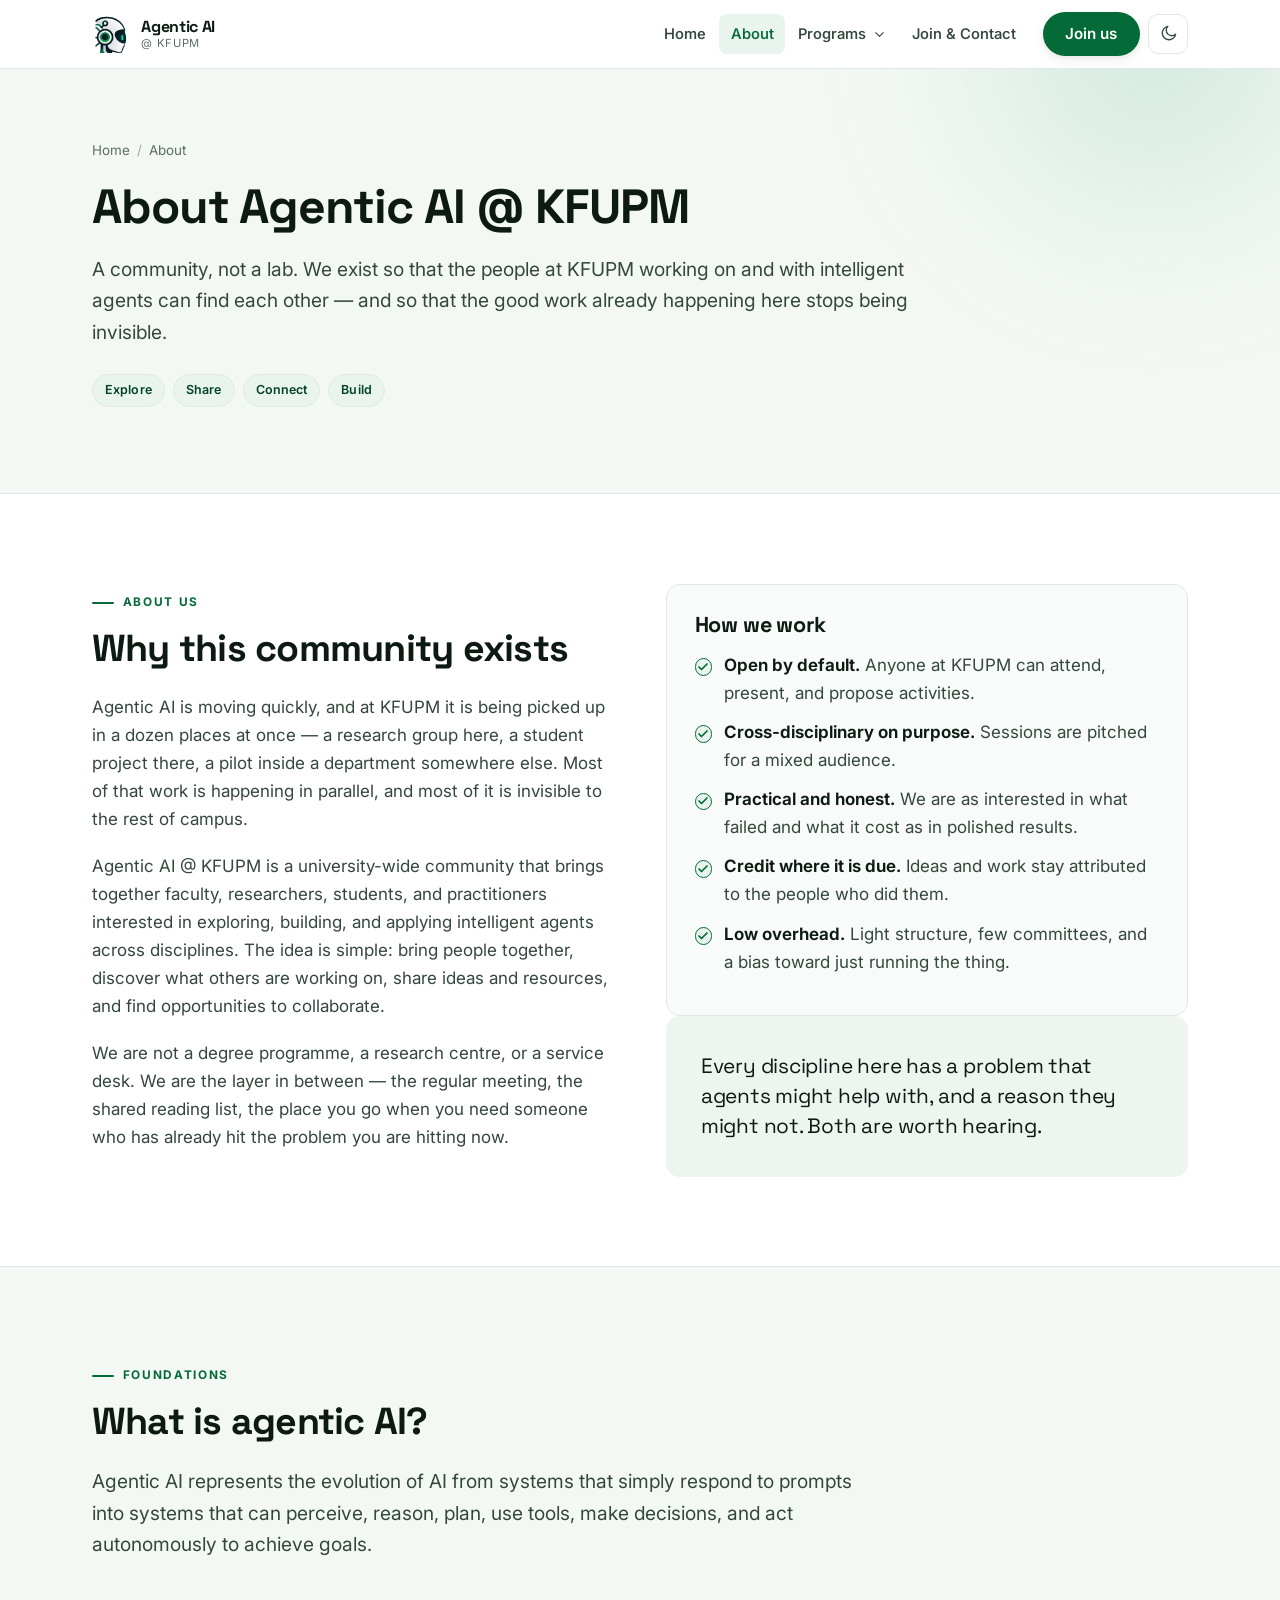
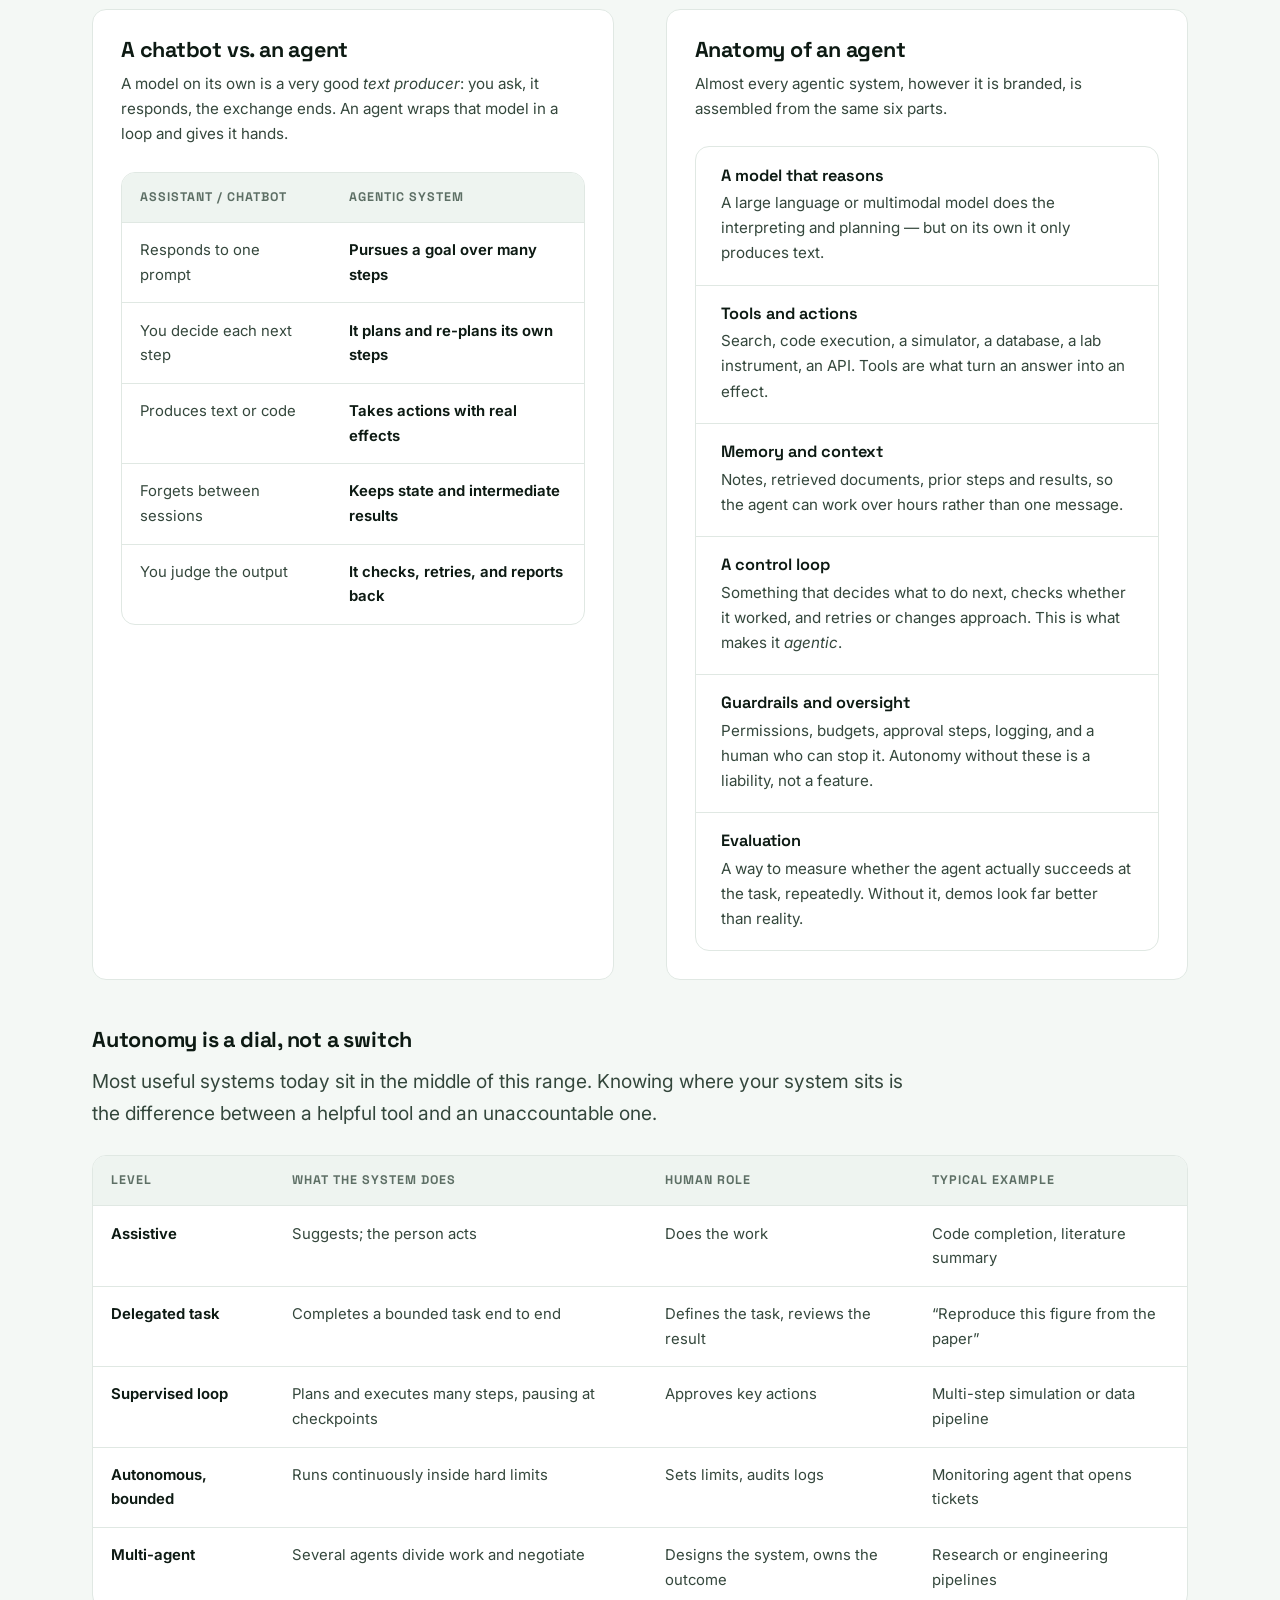
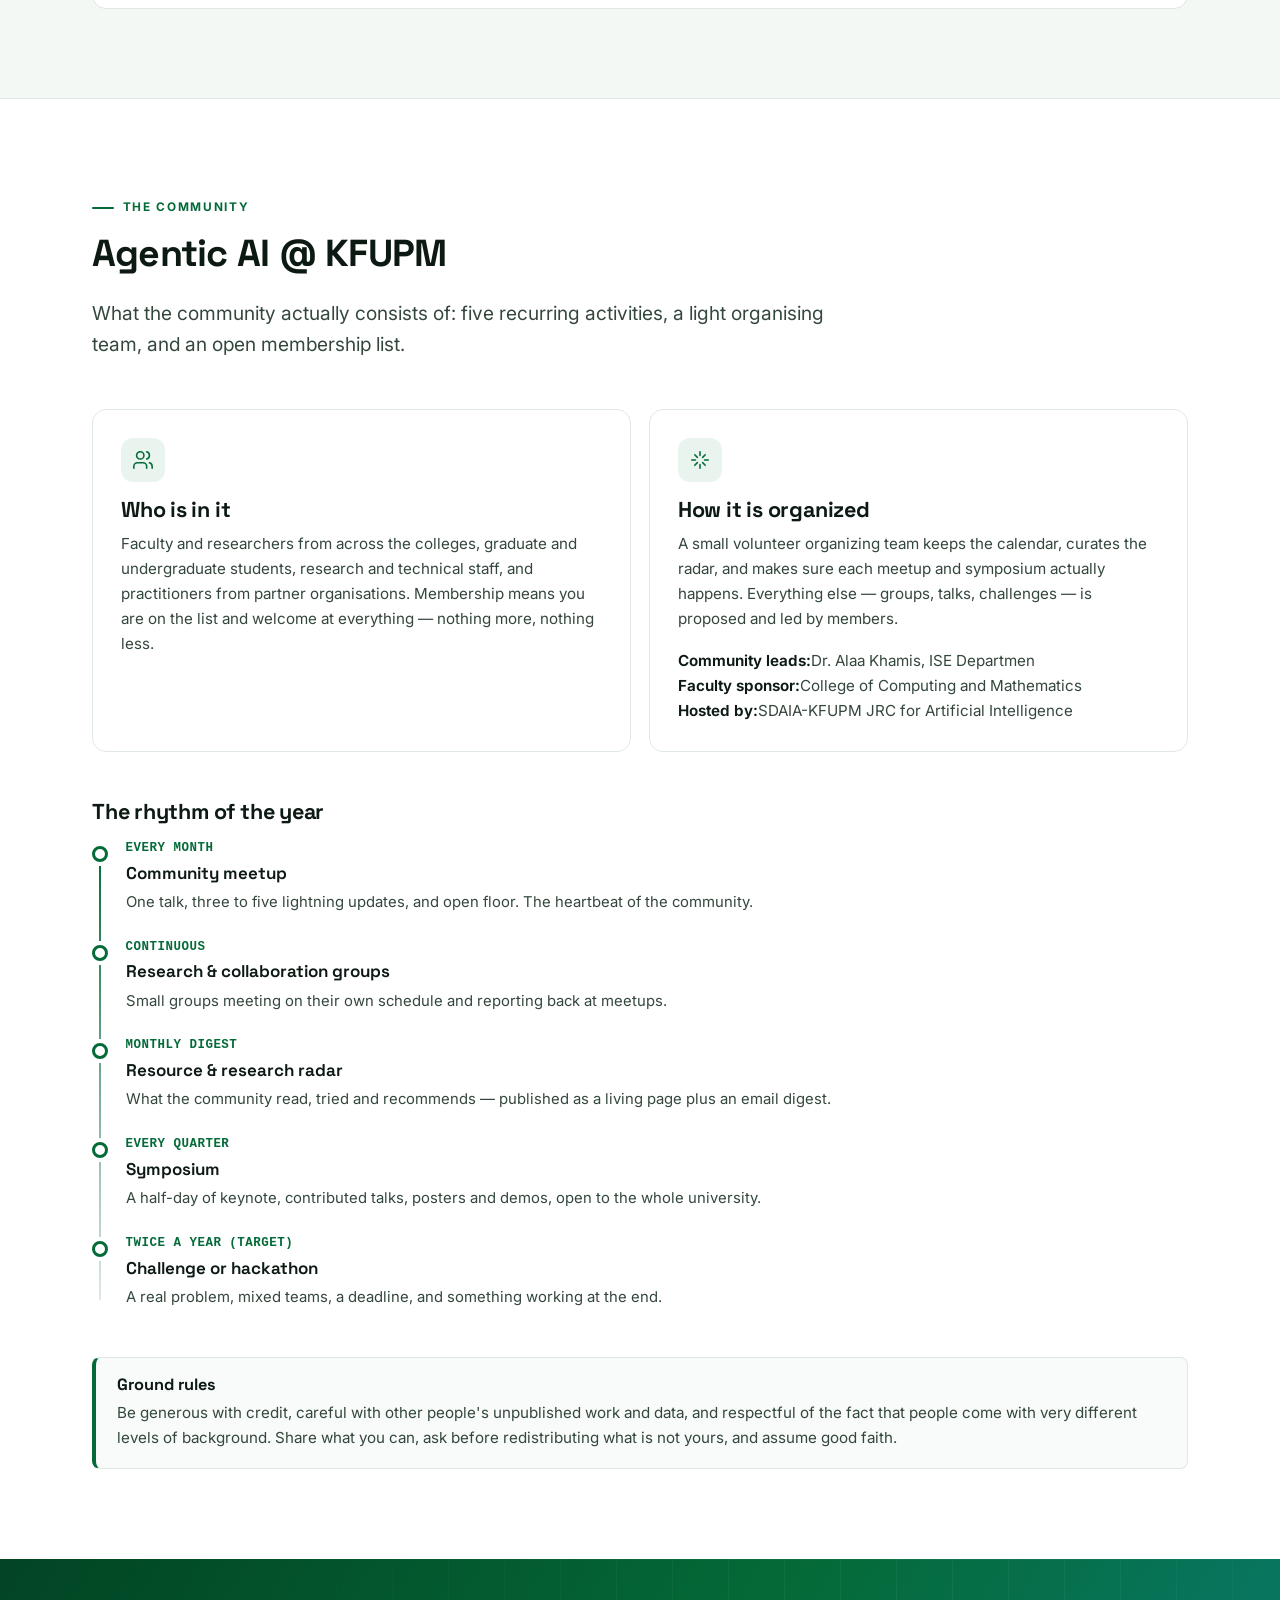
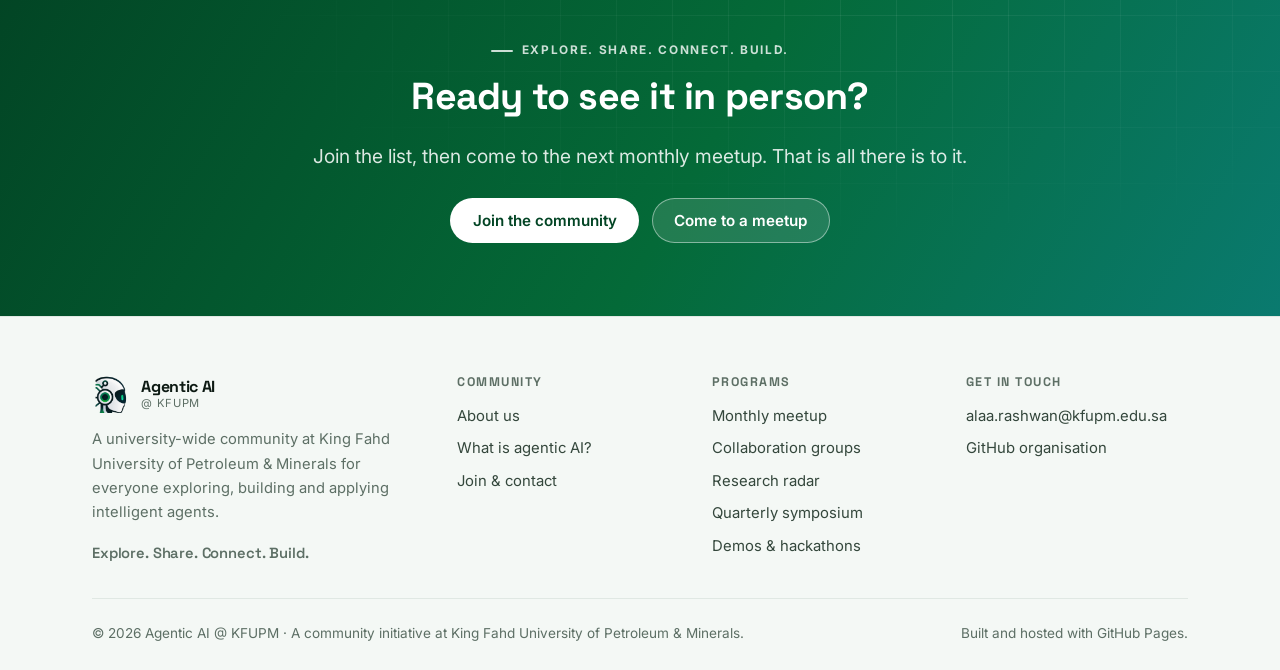
==== about.html @ 44c1d4f2 "update" ====
<!doctype html>
<html lang="en" data-theme="light">
<head>
<meta charset="utf-8">
<meta name="viewport" content="width=device-width, initial-scale=1">
<title>About &mdash; Agentic AI @ KFUPM</title>
<meta name="description" content="What agentic AI is, why a university-wide community for it at KFUPM, and how the community is organised.">
<meta name="theme-color" content="#ffffff">
<meta property="og:site_name" content="Agentic AI @ KFUPM">
<meta property="og:title" content="About &mdash; Agentic AI @ KFUPM">
<meta property="og:description" content="What agentic AI is, why a university-wide community for it at KFUPM, and how the community is organised.">
<meta property="og:type" content="website">
<meta property="og:image" content="assets/img/og-image.png">
<meta name="twitter:card" content="summary_large_image">
<meta name="twitter:image" content="assets/img/og-image.png">
<link rel="icon" href="assets/img/favicon.png" type="image/png">
<link rel="apple-touch-icon" href="assets/img/apple-touch-icon.png">
<link rel="preconnect" href="https://fonts.googleapis.com">
<link rel="preconnect" href="https://fonts.gstatic.com" crossorigin>
<link rel="stylesheet" href="https://fonts.googleapis.com/css2?family=Inter:wght@400;500;600;700&amp;family=Space+Grotesk:wght@500;600;700&amp;display=swap">
<link rel="stylesheet" href="assets/css/style.css">
<script>/* set the theme before first paint to avoid a flash */
(function(){try{var t=localStorage.getItem('aikfupm-theme');if(!t){t=window.matchMedia&&window.matchMedia('(prefers-color-scheme: dark)').matches?'dark':'light';}
document.documentElement.setAttribute('data-theme',t);if(t==='dark'){var m=document.querySelector('meta[name="theme-color"]');if(m)m.setAttribute('content','#08120e');}}catch(e){}})();</script>
</head>
<body>
  <a class="skip-link" href="#main">Skip to content</a>
  <header class="site-header">
    <div class="wrap nav">
      <a class="brand" href="index.html">
        <img class="brand__mark" src="assets/img/logo-mark.png" alt="" width="38" height="38">
        <span class="brand__text">
          <span class="brand__name">Agentic AI</span>
          <span class="brand__sub">@ KFUPM</span>
        </span>
      </a>

      <nav class="nav__links" id="primary-nav" aria-label="Primary">
        <a class="nav__link" href="index.html">Home</a>
        <a class="nav__link" href="about.html" aria-current="page">About</a>
        <div class="nav__item ">
          <button class="nav__toggle-sub" type="button" aria-expanded="false" aria-controls="programs-menu">Programs <svg xmlns="http://www.w3.org/2000/svg" width="15" height="15" viewBox="0 0 24 24" fill="none" stroke="currentColor" stroke-width="1.7" stroke-linecap="round" stroke-linejoin="round" aria-hidden="true" class="chev"><path d="m6 9 6 6 6-6"/></svg></button>
          <div class="nav__sub" id="programs-menu">
            <a href="meetups.html">Monthly Community Meetup<span>One evening a month, every discipline</span></a>
            <a href="groups.html">Research &amp; Collaboration Groups<span>Small teams around shared questions</span></a>
            <a href="radar.html">Resource &amp; Research Radar<span>What to read, try and watch</span></a>
            <a href="symposium.html">Quarterly Symposium<span>A half-day of talks, posters and demos</span></a>
            <a href="challenges.html">Demos / Challenges / Hackathons<span>Build things, together, on a deadline</span></a>
          </div>
        </div>
        <a class="nav__link" href="join.html">Join &amp; Contact</a>
        <a class="btn btn--primary nav__mobile-cta" href="join.html">Join the community</a>
      </nav>

      <div class="nav__actions">
        <a class="btn btn--primary nav__cta" href="join.html">Join us</a>
        <button class="icon-btn theme-toggle" type="button" aria-pressed="false" aria-label="Switch to dark theme"><svg xmlns="http://www.w3.org/2000/svg" width="19" height="19" viewBox="0 0 24 24" fill="none" stroke="currentColor" stroke-width="1.7" stroke-linecap="round" stroke-linejoin="round" aria-hidden="true" class="icon-sun"><circle cx="12" cy="12" r="4.2"/><path d="M12 2v2M12 20v2M4.9 4.9l1.4 1.4M17.7 17.7l1.4 1.4M2 12h2M20 12h2M4.9 19.1l1.4-1.4M17.7 6.3l1.4-1.4"/></svg><svg xmlns="http://www.w3.org/2000/svg" width="19" height="19" viewBox="0 0 24 24" fill="none" stroke="currentColor" stroke-width="1.7" stroke-linecap="round" stroke-linejoin="round" aria-hidden="true" class="icon-moon"><path d="M21 12.8A8.5 8.5 0 1 1 11.2 3a6.6 6.6 0 0 0 9.8 9.8Z"/></svg></button>
        <button class="icon-btn nav__burger" type="button" aria-expanded="false" aria-controls="primary-nav" aria-label="Open menu"><svg xmlns="http://www.w3.org/2000/svg" width="20" height="20" viewBox="0 0 24 24" fill="none" stroke="currentColor" stroke-width="1.7" stroke-linecap="round" stroke-linejoin="round" aria-hidden="true"><path d="M4 7h16M4 12h16M4 17h16"/></svg></button>
      </div>
    </div>
  </header>

  <main id="main">
    <section class="page-hero">
      <div class="wrap">
        <p class="breadcrumbs"><a href="index.html">Home</a><span>/</span>About</p>
        <h1>About Agentic AI @ KFUPM</h1>
        <p class="lead">A community, not a lab. We exist so that the people at KFUPM working on and with intelligent agents can find each other &mdash; and so that the good work already happening here stops being invisible.</p>
        <div class="pill-row mt-md"><span class="pill">Explore</span><span class="pill">Share</span><span class="pill">Connect</span><span class="pill">Build</span></div>
      </div>
    </section>

    <section class="section" id="about">
      <div class="wrap">
        <div class="split split--sticky">
          <div>
            <p class="eyebrow">About us</p>
            <h2>Why this community exists</h2>
            <p>Agentic AI is moving quickly, and at KFUPM it is being picked up in a dozen places at once &mdash;
               a research group here, a student project there, a pilot inside a department somewhere else. Most of
               that work is happening in parallel, and most of it is invisible to the rest of campus.</p>
            <p>Agentic AI @ KFUPM is a university-wide community that brings together faculty, researchers, students,
               and practitioners interested in exploring, building, and applying intelligent agents across disciplines.
               The idea is simple: bring people together, discover what others are working on, share ideas and
               resources, and find opportunities to collaborate.</p>
            <p>We are not a degree programme, a research centre, or a service desk. We are the layer in between &mdash;
               the regular meeting, the shared reading list, the place you go when you need someone who has already
               hit the problem you are hitting now.</p>
          </div>
          <div class="stack">
            <div class="card card--soft reveal">
              <h3>How we work</h3>
              <ul class="checklist" style="margin-top:.8rem">
                <li><strong>Open by default.</strong> Anyone at KFUPM can attend, present, and propose activities.</li>
                <li><strong>Cross-disciplinary on purpose.</strong> Sessions are pitched for a mixed audience.</li>
                <li><strong>Practical and honest.</strong> We are as interested in what failed and what it cost as in polished results.</li>
                <li><strong>Credit where it is due.</strong> Ideas and work stay attributed to the people who did them.</li>
                <li><strong>Low overhead.</strong> Light structure, few committees, and a bias toward just running the thing.</li>
              </ul>
            </div>
            <blockquote class="quote reveal">
              Every discipline here has a problem that agents might help with, and a reason they might not.
              Both are worth hearing.
            </blockquote>
          </div>
        </div>
      </div>
    </section>

    <section class="section section--soft" id="what-is-agentic-ai">
      <div class="wrap">
        <div class="section-head">
          <p class="eyebrow">Foundations</p>
          <h2>What is agentic AI?</h2>
          <p class="lead">Agentic AI represents the evolution of AI from systems that simply respond to prompts into systems that can perceive, reason, plan, use tools, make decisions, and act autonomously to achieve goals.</p>
        </div>

        <div class="split" style="align-items:stretch">
          <div class="card reveal">
            <h3>A chatbot vs. an agent</h3>
            <p>A model on its own is a very good <em>text producer</em>: you ask, it responds, the exchange ends.
               An agent wraps that model in a loop and gives it hands.</p>
            <div class="table-wrap mt-md">
              <table>
                <thead><tr><th>Assistant / chatbot</th><th>Agentic system</th></tr></thead>
                <tbody>
                  <tr><td>Responds to one prompt</td><td><strong>Pursues a goal over many steps</strong></td></tr>
                  <tr><td>You decide each next step</td><td><strong>It plans and re-plans its own steps</strong></td></tr>
                  <tr><td>Produces text or code</td><td><strong>Takes actions with real effects</strong></td></tr>
                  <tr><td>Forgets between sessions</td><td><strong>Keeps state and intermediate results</strong></td></tr>
                  <tr><td>You judge the output</td><td><strong>It checks, retries, and reports back</strong></td></tr>
                </tbody>
              </table>
            </div>
          </div>
          <div class="card reveal">
            <h3>Anatomy of an agent</h3>
            <p>Almost every agentic system, however it is branded, is assembled from the same six parts.</p>
            <div class="def-grid mt-md"><div><h4>A model that reasons</h4><p>A large language or multimodal model does the interpreting and planning &mdash; but on its own it only produces text.</p></div><div><h4>Tools and actions</h4><p>Search, code execution, a simulator, a database, a lab instrument, an API. Tools are what turn an answer into an effect.</p></div><div><h4>Memory and context</h4><p>Notes, retrieved documents, prior steps and results, so the agent can work over hours rather than one message.</p></div><div><h4>A control loop</h4><p>Something that decides what to do next, checks whether it worked, and retries or changes approach. This is what makes it <em>agentic</em>.</p></div><div><h4>Guardrails and oversight</h4><p>Permissions, budgets, approval steps, logging, and a human who can stop it. Autonomy without these is a liability, not a feature.</p></div><div><h4>Evaluation</h4><p>A way to measure whether the agent actually succeeds at the task, repeatedly. Without it, demos look far better than reality.</p></div></div>
          </div>
        </div>

        <div class="mt-lg">
          <h3>Autonomy is a dial, not a switch</h3>
          <p class="lead">Most useful systems today sit in the middle of this range. Knowing where your system sits
             is the difference between a helpful tool and an unaccountable one.</p>
          <div class="table-wrap mt-md">
            <table>
              <thead><tr><th>Level</th><th>What the system does</th><th>Human role</th><th>Typical example</th></tr></thead>
              <tbody>
                <tr><td><strong>Assistive</strong></td><td>Suggests; the person acts</td><td>Does the work</td><td>Code completion, literature summary</td></tr>
                <tr><td><strong>Delegated task</strong></td><td>Completes a bounded task end to end</td><td>Defines the task, reviews the result</td><td>&ldquo;Reproduce this figure from the paper&rdquo;</td></tr>
                <tr><td><strong>Supervised loop</strong></td><td>Plans and executes many steps, pausing at checkpoints</td><td>Approves key actions</td><td>Multi-step simulation or data pipeline</td></tr>
                <tr><td><strong>Autonomous, bounded</strong></td><td>Runs continuously inside hard limits</td><td>Sets limits, audits logs</td><td>Monitoring agent that opens tickets</td></tr>
                <tr><td><strong>Multi-agent</strong></td><td>Several agents divide work and negotiate</td><td>Designs the system, owns the outcome</td><td>Research or engineering pipelines</td></tr>
              </tbody>
            </table>
          </div>
        </div>

        <!-- <div class="mt-lg">
          <h3>Where it matters at KFUPM</h3>
          <p class="lead">These are the areas where community members are already working, or where we expect the
             first serious collaborations to form.</p>
          <div class="grid grid--3 mt-md"><div class="card card--hover reveal"><div class="card__icon"><svg xmlns="http://www.w3.org/2000/svg" width="22" height="22" viewBox="0 0 24 24" fill="none" stroke="currentColor" stroke-width="1.7" stroke-linecap="round" stroke-linejoin="round" aria-hidden="true"><path d="M10 2v7.5L4.6 18A2 2 0 0 0 6.3 21h11.4a2 2 0 0 0 1.7-3L14 9.5V2"/><path d="M8 2h8M7.5 14h9"/></svg></div><h3>Science &amp; engineering research</h3><p>Agents that run literature sweeps, plan and execute simulation campaigns, drive instruments, and keep an auditable record of what was tried.</p></div><div class="card card--hover reveal"><div class="card__icon"><svg xmlns="http://www.w3.org/2000/svg" width="22" height="22" viewBox="0 0 24 24" fill="none" stroke="currentColor" stroke-width="1.7" stroke-linecap="round" stroke-linejoin="round" aria-hidden="true"><circle cx="12" cy="12" r="9"/><circle cx="12" cy="12" r="4.5"/><circle cx="12" cy="12" r="1" fill="currentColor" stroke="none"/></svg></div><h3>Energy &amp; industrial operations</h3><p>Assistants that reason over sensor data, maintenance histories, and procedures &mdash; drafting plans a human engineer approves.</p></div><div class="card card--hover reveal"><div class="card__icon"><svg xmlns="http://www.w3.org/2000/svg" width="22" height="22" viewBox="0 0 24 24" fill="none" stroke="currentColor" stroke-width="1.7" stroke-linecap="round" stroke-linejoin="round" aria-hidden="true"><path d="M16 18l6-6-6-6M8 6l-6 6 6 6"/></svg></div><h3>Software &amp; data engineering</h3><p>Agents that write, test and review code, migrate systems, and handle the long tail of data cleaning and integration work.</p></div><div class="card card--hover reveal"><div class="card__icon"><svg xmlns="http://www.w3.org/2000/svg" width="22" height="22" viewBox="0 0 24 24" fill="none" stroke="currentColor" stroke-width="1.7" stroke-linecap="round" stroke-linejoin="round" aria-hidden="true"><path d="M4 19.5A2.5 2.5 0 0 1 6.5 17H20"/><path d="M6.5 2H20v20H6.5A2.5 2.5 0 0 1 4 19.5v-15A2.5 2.5 0 0 1 6.5 2Z"/></svg></div><h3>Education</h3><p>Tutors and lab assistants that guide rather than answer &mdash; plus the hard question of what assessment means when agents are available.</p></div><div class="card card--hover reveal"><div class="card__icon"><svg xmlns="http://www.w3.org/2000/svg" width="22" height="22" viewBox="0 0 24 24" fill="none" stroke="currentColor" stroke-width="1.7" stroke-linecap="round" stroke-linejoin="round" aria-hidden="true"><path d="M12 22s8-4 8-10V5l-8-3-8 3v7c0 6 8 10 8 10Z"/><path d="m9 12 2 2 4-4"/></svg></div><h3>Evaluation, safety &amp; governance</h3><p>Benchmarks, red-teaming, cost and reliability analysis, policy for how agents are used in research and in the university itself.</p></div><div class="card card--hover reveal"><div class="card__icon"><svg xmlns="http://www.w3.org/2000/svg" width="22" height="22" viewBox="0 0 24 24" fill="none" stroke="currentColor" stroke-width="1.7" stroke-linecap="round" stroke-linejoin="round" aria-hidden="true"><circle cx="12" cy="12" r="9"/><path d="M3 12h18M12 3a15 15 0 0 1 0 18 15 15 0 0 1 0-18Z"/></svg></div><h3>Language &amp; domain adaptation</h3><p>Agents that work in Arabic and in specialist technical domains where general-purpose systems are weakest.</p></div></div>
        </div> -->

        <!-- <div class="callout callout--gold mt-lg">
          <h4>And an honest caveat</h4>
          <p>Agents fail in ways single model calls do not: small errors compound across steps, costs grow quietly,
             and a convincing report can be entirely wrong. Evaluation, logging, cost accounting and human oversight
             are not afterthoughts &mdash; they are most of the engineering. A large part of what this community does
             is separating what genuinely works from what merely demos well.</p>
        </div> -->
      </div>
    </section>

    <section class="section" id="community">
      <div class="wrap">
        <div class="section-head">
          <p class="eyebrow">The community</p>
          <h2>Agentic AI @ KFUPM</h2>
          <p class="lead">What the community actually consists of: five recurring activities, a light organising
             team, and an open membership list.</p>
        </div>

        <div class="grid grid--2">
          <div class="card card--hover reveal">
            <div class="card__icon"><svg xmlns="http://www.w3.org/2000/svg" width="22" height="22" viewBox="0 0 24 24" fill="none" stroke="currentColor" stroke-width="1.7" stroke-linecap="round" stroke-linejoin="round" aria-hidden="true"><path d="M16 21v-2a4 4 0 0 0-4-4H6a4 4 0 0 0-4 4v2"/><circle cx="9" cy="7" r="4"/><path d="M22 21v-2a4 4 0 0 0-3-3.87"/><path d="M16 3.13a4 4 0 0 1 0 7.75"/></svg></div>
            <h3>Who is in it</h3>
            <p>Faculty and researchers from across the colleges, graduate and undergraduate students, research and
               technical staff, and practitioners from partner organisations. Membership means you are on the list
               and welcome at everything &mdash; nothing more, nothing less.</p>
            <!-- <p><strong>Current size:</strong> <span class="ph">[ add member count ]</span> &middot;
               <strong>Departments represented:</strong> <span class="ph">[ add number ]</span></p> -->
          </div>
          <div class="card card--hover reveal">
            <div class="card__icon"><svg xmlns="http://www.w3.org/2000/svg" width="22" height="22" viewBox="0 0 24 24" fill="none" stroke="currentColor" stroke-width="1.7" stroke-linecap="round" stroke-linejoin="round" aria-hidden="true"><path d="M12 3v4M12 17v4M3 12h4M17 12h4M6.3 6.3l2.8 2.8M14.9 14.9l2.8 2.8M17.7 6.3l-2.8 2.8M9.1 14.9l-2.8 2.8"/></svg></div>
            <h3>How it is organized</h3>
            <p>A small volunteer organizing team keeps the calendar, curates the radar, and makes sure each meetup
               and symposium actually happens. Everything else &mdash; groups, talks, challenges &mdash; is proposed
               and led by members.</p>
            <p><strong>Community leads:</strong>Dr. Alaa Khamis, ISE Departmen<br>
               <strong>Faculty sponsor:</strong>College of Computing and Mathematics<br>
               <strong>Hosted by:</strong>SDAIA-KFUPM JRC for Artificial Intelligence</p>
          </div>
        </div>

        <div class="mt-lg">
          <h3>The rhythm of the year</h3>
          <ul class="timeline mt-md">
            <li><span class="t-when">Every month</span><span class="t-what">Community meetup</span>
              <p>One talk, three to five lightning updates, and open floor. The heartbeat of the community.</p></li>
            <li><span class="t-when">Continuous</span><span class="t-what">Research &amp; collaboration groups</span>
              <p>Small groups meeting on their own schedule and reporting back at meetups.</p></li>
            <li><span class="t-when">Monthly digest</span><span class="t-what">Resource &amp; research radar</span>
              <p>What the community read, tried and recommends &mdash; published as a living page plus an email digest.</p></li>
            <li><span class="t-when">Every quarter</span><span class="t-what">Symposium</span>
              <p>A half-day of keynote, contributed talks, posters and demos, open to the whole university.</p></li>
            <li><span class="t-when">Twice a year (target)</span><span class="t-what">Challenge or hackathon</span>
              <p>A real problem, mixed teams, a deadline, and something working at the end.</p></li>
          </ul>
        </div>

        <div class="callout mt-lg">
          <h4>Ground rules</h4>
          <p>Be generous with credit, careful with other people's unpublished work and data, and respectful of the
             fact that people come with very different levels of background. Share what you can, ask before
             redistributing what is not yours, and assume good faith.
             <!-- <span class="ph">[ link a full code of conduct here if you adopt one ]</span></p> -->
        </div>
      </div>
    </section>

    <section class="cta-band">
      <div class="wrap center">
        <p class="eyebrow">Explore. Share. Connect. Build.</p>
        <h2>Ready to see it in person?</h2>
        <p class="lead" style="margin-inline:auto">Join the list, then come to the next monthly meetup. That is all there is to it.</p>
        <div class="btn-row mt-md">
          <a class="btn btn--solid-light" href="join.html">Join the community</a>
          <a class="btn btn--onbrand" href="meetups.html">Come to a meetup</a>
        </div>
      </div>
    </section>

  </main>

  <footer class="site-footer">
    <div class="wrap">
      <div class="footer__grid">
        <div>
          <a class="brand" href="index.html" style="margin-bottom:.9rem">
            <img class="brand__mark" src="assets/img/logo-mark.png" alt="" width="38" height="38">
            <span class="brand__text">
              <span class="brand__name">Agentic AI</span>
              <span class="brand__sub">@ KFUPM</span>
            </span>
          </a>
          <p>A university-wide community at King Fahd University of Petroleum &amp; Minerals for
             everyone exploring, building and applying intelligent agents.</p>
          <p class="footer__slogan">Explore. Share. Connect. Build.</p>
        </div>
        <div class="footer__col">
          <h4>Community</h4>
          <ul>
            <li><a href="about.html">About us</a></li>
            <li><a href="about.html#what-is-agentic-ai">What is agentic AI?</a></li>
            <li><a href="join.html">Join &amp; contact</a></li>
          </ul>
        </div>
        <div class="footer__col">
          <h4>Programs</h4>
          <ul>
            <li><a href="meetups.html">Monthly meetup</a></li>
            <li><a href="groups.html">Collaboration groups</a></li>
            <li><a href="radar.html">Research radar</a></li>
            <li><a href="symposium.html">Quarterly symposium</a></li>
            <li><a href="challenges.html">Demos &amp; hackathons</a></li>
          </ul>
        </div>
        <div class="footer__col">
          <h4>Get in touch</h4>
          <ul>
            <li><a href="mailto:alaa.rashwan@kfupm.edu.sa">alaa.rashwan@kfupm.edu.sa</a><br></li>
            <li><a href="https://github.com/agenticaikfupm">GitHub organisation</a></li>
          </ul>
        </div>
      </div>
      <div class="footer__bottom">
        <span>&copy; <span data-year>2026</span> Agentic AI @ KFUPM &middot; A community initiative at King Fahd University of Petroleum &amp; Minerals.</span>
        <span>Built and hosted with GitHub Pages.</span>
      </div>
    </div>
  </footer>
  <script src="assets/js/main.js"></script>
</body>
</html>
---- assets/css/style.css ----
/* ==========================================================================
   Agentic AI @ KFUPM — site stylesheet
   Single source of truth for the whole site. Edit design tokens below.
   ========================================================================== */

/* --------------------------------------------------------------------------
   1. Design tokens
   -------------------------------------------------------------------------- */
:root {
  /* Brand — KFUPM green family */
  --brand-50:  #e9f4ee;
  --brand-100: #cfe8d9;
  --brand-300: #6fbf95;
  --brand-500: #046a38;
  --brand-600: #035a2f;
  --brand-700: #024424;
  --teal-500:  #0e8f8a;
  --gold-500:  #b8860b;

  /* Semantic — light theme (default) */
  --bg:           #ffffff;
  --bg-soft:      #f4f8f5;
  --bg-inset:     #eef4f0;
  --surface:      #ffffff;
  --surface-2:    #f8fbf9;
  --border:       #e0e8e3;
  --border-strong:#c9d6ce;
  --text:         #0d1a13;
  --text-2:       #34473c;
  --muted:        #5d6f65;
  --brand:        var(--brand-500);
  --brand-hover:  var(--brand-600);
  --brand-ink:    var(--brand-700);
  --brand-soft:   var(--brand-50);
  --accent:       var(--teal-500);
  --gold:         var(--gold-500);
  --on-brand:     #ffffff;

  --shadow-sm: 0 1px 2px rgba(6, 32, 20, .06), 0 1px 3px rgba(6, 32, 20, .05);
  --shadow-md: 0 4px 12px rgba(6, 32, 20, .07), 0 2px 4px rgba(6, 32, 20, .04);
  --shadow-lg: 0 18px 40px rgba(6, 32, 20, .12), 0 4px 10px rgba(6, 32, 20, .06);

  /* Type */
  --font-sans: "Inter", -apple-system, BlinkMacSystemFont, "Segoe UI", Roboto,
               "Helvetica Neue", Arial, "Noto Sans Arabic", sans-serif;
  --font-display: "Space Grotesk", "Inter", -apple-system, BlinkMacSystemFont,
               "Segoe UI", Roboto, sans-serif;
  --font-mono: ui-monospace, SFMono-Regular, "SF Mono", Menlo, Consolas, monospace;

  /* Layout */
  --wrap: 1160px;
  --wrap-narrow: 760px;
  --radius-sm: 8px;
  --radius: 14px;
  --radius-lg: 22px;
  --nav-h: 68px;
  --section-y: clamp(3.5rem, 7vw, 6.5rem);
}

html[data-theme="dark"] {
  --bg:           #08120e;
  --bg-soft:      #0c1a14;
  --bg-inset:     #0f211a;
  --surface:      #10201a;
  --surface-2:    #142720;
  --border:       #1e352b;
  --border-strong:#2b4a3c;
  --text:         #e9f2ec;
  --text-2:       #c2d4c9;
  --muted:        #93a99c;
  --brand:        #4cc98c;
  --brand-hover:  #6fd9a4;
  --brand-ink:    #b7ecd0;
  --brand-soft:   rgba(76, 201, 140, .12);
  --accent:       #3fc7bd;
  --gold:         #d9ad3c;
  --on-brand:     #04150d;

  --shadow-sm: 0 1px 2px rgba(0, 0, 0, .5);
  --shadow-md: 0 4px 14px rgba(0, 0, 0, .45);
  --shadow-lg: 0 20px 46px rgba(0, 0, 0, .55);
}

/* --------------------------------------------------------------------------
   2. Reset & base
   -------------------------------------------------------------------------- */
*, *::before, *::after { box-sizing: border-box; }

html {
  -webkit-text-size-adjust: 100%;
  scroll-behavior: smooth;
  scroll-padding-top: calc(var(--nav-h) + 16px);
}

body {
  margin: 0;
  font-family: var(--font-sans);
  font-size: 17px;
  line-height: 1.65;
  color: var(--text);
  background: var(--bg);
  -webkit-font-smoothing: antialiased;
  text-rendering: optimizeLegibility;
}

img, svg { max-width: 100%; height: auto; display: block; }

h1, h2, h3, h4 {
  font-family: var(--font-display);
  line-height: 1.15;
  letter-spacing: -0.02em;
  margin: 0 0 .6em;
  color: var(--text);
  text-wrap: balance;
}

h1 { font-size: clamp(2.1rem, 5.2vw, 3.5rem); }
h2 { font-size: clamp(1.6rem, 3.2vw, 2.35rem); }
h3 { font-size: clamp(1.15rem, 1.8vw, 1.35rem); letter-spacing: -0.01em; }
h4 { font-size: 1.02rem; letter-spacing: 0; }

p { margin: 0 0 1.1em; color: var(--text-2); }
p:last-child { margin-bottom: 0; }

a { color: var(--brand); text-decoration: none; }
a:hover { color: var(--brand-hover); text-decoration: underline; text-underline-offset: 3px; }

ul, ol { margin: 0 0 1.2em; padding-left: 1.35em; color: var(--text-2); }
li { margin-bottom: .5em; }
li:last-child { margin-bottom: 0; }

strong { color: var(--text); font-weight: 650; }
hr { border: 0; border-top: 1px solid var(--border); margin: 2.5rem 0; }

code {
  font-family: var(--font-mono);
  font-size: .88em;
  background: var(--bg-inset);
  border: 1px solid var(--border);
  border-radius: 6px;
  padding: .1em .4em;
}

:focus-visible {
  outline: 2.5px solid var(--brand);
  outline-offset: 3px;
  border-radius: 4px;
}

.skip-link {
  position: absolute;
  left: -9999px;
  top: 0;
  z-index: 200;
  background: var(--brand);
  color: var(--on-brand);
  padding: .7rem 1.1rem;
  border-radius: 0 0 var(--radius-sm) 0;
  font-weight: 600;
}
.skip-link:focus { left: 0; text-decoration: none; }

/* --------------------------------------------------------------------------
   3. Layout helpers
   -------------------------------------------------------------------------- */
.wrap { width: 100%; max-width: var(--wrap); margin-inline: auto; padding-inline: clamp(1.1rem, 4vw, 2rem); }
.narrow { max-width: var(--wrap-narrow); margin-inline: auto; }
.section { padding-block: var(--section-y); }
.section--soft { background: var(--bg-soft); border-block: 1px solid var(--border); }
.section--tight { padding-block: clamp(2.5rem, 5vw, 4rem); }
.center { text-align: center; }
.center p { margin-inline: auto; }
.stack > * + * { margin-top: 1.1rem; }
.mt-lg { margin-top: clamp(2rem, 4vw, 3rem); }
.mt-md { margin-top: 1.6rem; }

.eyebrow {
  display: inline-flex;
  align-items: center;
  gap: .55rem;
  font-family: var(--font-sans);
  font-size: .74rem;
  font-weight: 700;
  letter-spacing: .14em;
  text-transform: uppercase;
  color: var(--brand);
  margin-bottom: .9rem;
}
.eyebrow::before {
  content: "";
  width: 22px;
  height: 2px;
  background: currentColor;
  border-radius: 2px;
}
.center .eyebrow { justify-content: center; }

.lead { font-size: clamp(1.05rem, 1.6vw, 1.2rem); color: var(--text-2); max-width: 68ch; }
.section-head { max-width: 70ch; margin-bottom: clamp(2rem, 4vw, 3rem); }
.center.section-head, .section-head.center { margin-inline: auto; }

/* --------------------------------------------------------------------------
   4. Buttons & pills
   -------------------------------------------------------------------------- */
.btn {
  display: inline-flex;
  align-items: center;
  gap: .5rem;
  font-family: var(--font-sans);
  font-size: .95rem;
  font-weight: 600;
  line-height: 1;
  padding: .85rem 1.35rem;
  border-radius: 100px;
  border: 1.5px solid transparent;
  cursor: pointer;
  transition: transform .18s ease, background-color .18s ease,
              border-color .18s ease, box-shadow .18s ease, color .18s ease;
  text-decoration: none;
}
.btn:hover { text-decoration: none; transform: translateY(-2px); }
.btn:active { transform: translateY(0); }

.btn--primary { background: var(--brand); color: var(--on-brand); box-shadow: var(--shadow-md); }
.btn--primary:hover { background: var(--brand-hover); color: var(--on-brand); box-shadow: var(--shadow-lg); }

.btn--ghost { background: transparent; color: var(--text); border-color: var(--border-strong); }
.btn--ghost:hover { border-color: var(--brand); color: var(--brand); background: var(--brand-soft); }

.btn--onbrand { background: rgba(255, 255, 255, .12); color: #fff; border-color: rgba(255, 255, 255, .45); }
.btn--onbrand:hover { background: #fff; color: var(--brand-700); border-color: #fff; }

.btn--solid-light { background: #fff; color: var(--brand-700); }
.btn--solid-light:hover { background: var(--brand-50); color: var(--brand-700); }

.btn-row { display: flex; flex-wrap: wrap; gap: .8rem; }
.center .btn-row { justify-content: center; }

.pill {
  display: inline-flex;
  align-items: center;
  gap: .4rem;
  font-size: .78rem;
  font-weight: 600;
  letter-spacing: .01em;
  padding: .32rem .75rem;
  border-radius: 100px;
  background: var(--brand-soft);
  color: var(--brand-ink);
  border: 1px solid var(--border);
}
html[data-theme="dark"] .pill { color: var(--brand); }
.pill--muted { background: var(--bg-inset); color: var(--muted); }
.pill-row { display: flex; flex-wrap: wrap; gap: .5rem; margin-bottom: 1rem; }

/* --------------------------------------------------------------------------
   5. Header / navigation
   -------------------------------------------------------------------------- */
.site-header {
  position: sticky;
  top: 0;
  z-index: 100;
  background: color-mix(in srgb, var(--bg) 88%, transparent);
  backdrop-filter: saturate(150%) blur(14px);
  -webkit-backdrop-filter: saturate(150%) blur(14px);
  border-bottom: 1px solid var(--border);
}
@supports not (background: color-mix(in srgb, red 50%, blue)) {
  .site-header { background: var(--bg); }
}
.nav {
  display: flex;
  align-items: center;
  gap: 1rem;
  min-height: var(--nav-h);
}

.brand { display: flex; align-items: center; gap: .7rem; margin-right: auto; }
.brand:hover { text-decoration: none; }
.brand__mark {
  width: 38px; height: 38px;
  flex: none;
  object-fit: contain;
  transition: transform .2s ease;
}
.brand:hover .brand__mark { transform: scale(1.06); }
.brand__text { display: flex; flex-direction: column; line-height: 1.15; }
.brand__name {
  font-family: var(--font-display);
  font-weight: 700;
  font-size: 1rem;
  letter-spacing: -.02em;
  color: var(--text);
}
.brand__sub { font-size: .7rem; color: var(--muted); letter-spacing: .06em; text-transform: uppercase; }

.nav__links { display: flex; align-items: center; gap: .15rem; }
.nav__link {
  display: block;
  padding: .5rem .7rem;
  border-radius: 8px;
  font-size: .92rem;
  font-weight: 550;
  color: var(--text-2);
  white-space: nowrap;
}
.nav__link:hover { background: var(--bg-inset); color: var(--text); text-decoration: none; }
.nav__link[aria-current="page"] { color: var(--brand); background: var(--brand-soft); }

.nav__item { position: relative; }
.nav__toggle-sub {
  display: inline-flex;
  align-items: center;
  gap: .35rem;
  font: inherit;
  font-size: .92rem;
  font-weight: 550;
  color: var(--text-2);
  background: none;
  border: 0;
  padding: .5rem .7rem;
  border-radius: 8px;
  cursor: pointer;
}
.nav__toggle-sub:hover { background: var(--bg-inset); color: var(--text); }
.nav__toggle-sub .chev { transition: transform .2s ease; }
.nav__item.is-open > .nav__toggle-sub .chev { transform: rotate(180deg); }
.nav__item.has-current > .nav__toggle-sub { color: var(--brand); background: var(--brand-soft); }

.nav__sub {
  position: absolute;
  top: calc(100% + 8px);
  left: 0;
  min-width: 268px;
  background: var(--surface);
  border: 1px solid var(--border);
  border-radius: var(--radius);
  box-shadow: var(--shadow-lg);
  padding: .5rem;
  display: none;
  z-index: 120;
}
.nav__item.is-open > .nav__sub { display: block; }
@media (hover: hover) and (min-width: 981px) {
  .nav__item:hover > .nav__sub, .nav__item:focus-within > .nav__sub { display: block; }
}
.nav__sub a {
  display: block;
  padding: .55rem .7rem;
  border-radius: 9px;
  color: var(--text);
  font-size: .92rem;
  font-weight: 550;
}
.nav__sub a:hover { background: var(--brand-soft); color: var(--brand-ink); text-decoration: none; }
html[data-theme="dark"] .nav__sub a:hover { color: var(--brand); }
.nav__sub a span { display: block; font-size: .78rem; font-weight: 450; color: var(--muted); margin-top: .1rem; }

.nav__actions { display: flex; align-items: center; gap: .5rem; }
.nav__mobile-cta { display: none; }
.icon-btn {
  width: 40px; height: 40px;
  display: grid; place-items: center;
  border-radius: 10px;
  border: 1px solid var(--border);
  background: var(--surface);
  color: var(--text-2);
  cursor: pointer;
  transition: background-color .18s ease, color .18s ease, border-color .18s ease;
  flex: none;
}
.icon-btn:hover { background: var(--bg-inset); color: var(--brand); border-color: var(--border-strong); }
.nav__burger { display: none; }
.theme-toggle .icon-sun { display: none; }
html[data-theme="dark"] .theme-toggle .icon-sun { display: block; }
html[data-theme="dark"] .theme-toggle .icon-moon { display: none; }

@media (max-width: 980px) {
  .nav__burger { display: grid; }
  .nav__cta { display: none; }
  .nav__links {
    position: absolute;
    top: var(--nav-h);
    left: 0; right: 0;
    flex-direction: column;
    align-items: stretch;
    gap: .1rem;
    background: var(--bg);
    border-bottom: 1px solid var(--border);
    box-shadow: var(--shadow-lg);
    padding: .8rem clamp(1.1rem, 4vw, 2rem) 1.4rem;
    max-height: calc(100dvh - var(--nav-h));
    overflow-y: auto;
    display: none;
  }
  .nav__links.is-open { display: flex; }
  .nav__link, .nav__toggle-sub { padding: .7rem .6rem; font-size: 1rem; width: 100%; }
  .nav__toggle-sub { justify-content: space-between; }
  .nav__sub {
    position: static;
    display: none;
    box-shadow: none;
    border: 0;
    border-left: 2px solid var(--border);
    border-radius: 0;
    margin: .2rem 0 .5rem .6rem;
    padding: 0 0 0 .4rem;
    min-width: 0;
  }
  .nav__mobile-cta { display: inline-flex; margin-top: .7rem; justify-content: center; }
}

/* --------------------------------------------------------------------------
   6. Hero
   -------------------------------------------------------------------------- */
.hero {
  position: relative;
  overflow: hidden;
  padding-block: clamp(3.5rem, 8vw, 6.5rem);
  background: var(--bg);
  border-bottom: 1px solid var(--border);
}
.hero::before,
.hero::after {
  content: "";
  position: absolute;
  border-radius: 50%;
  filter: blur(70px);
  opacity: .5;
  pointer-events: none;
}
.hero::before {
  width: 46vw; height: 46vw;
  top: -18vw; right: -12vw;
  background: radial-gradient(circle, var(--brand-300), transparent 68%);
}
.hero::after {
  width: 34vw; height: 34vw;
  bottom: -16vw; left: -10vw;
  background: radial-gradient(circle, var(--accent), transparent 68%);
  opacity: .28;
}
html[data-theme="dark"] .hero::before { opacity: .22; }
html[data-theme="dark"] .hero::after { opacity: .16; }
.hero__grid-bg {
  position: absolute;
  inset: 0;
  background-image:
    linear-gradient(to right, var(--border) 1px, transparent 1px),
    linear-gradient(to bottom, var(--border) 1px, transparent 1px);
  background-size: 64px 64px;
  mask-image: radial-gradient(ellipse 75% 65% at 50% 35%, #000 20%, transparent 78%);
  -webkit-mask-image: radial-gradient(ellipse 75% 65% at 50% 35%, #000 20%, transparent 78%);
  opacity: .55;
  pointer-events: none;
}
.hero .wrap { position: relative; z-index: 1; }
.hero__inner { max-width: 900px; }
.hero.center .hero__inner { margin-inline: auto; }

.hero__badge {
  display: inline-flex;
  align-items: center;
  gap: .55rem;
  font-size: .8rem;
  font-weight: 600;
  padding: .4rem .5rem .4rem .85rem;
  border-radius: 100px;
  background: var(--surface);
  border: 1px solid var(--border);
  box-shadow: var(--shadow-sm);
  color: var(--text-2);
  margin-bottom: 1.4rem;
}
.hero__badge .dot {
  width: 7px; height: 7px; border-radius: 50%;
  background: var(--brand);
  box-shadow: 0 0 0 4px var(--brand-soft);
}
.hero__badge .tag {
  white-space: nowrap;
  background: var(--brand-soft);
  color: var(--brand-ink);
  border-radius: 100px;
  padding: .15rem .6rem;
  font-size: .72rem;
  letter-spacing: .04em;
  text-transform: uppercase;
}
html[data-theme="dark"] .hero__badge .tag { color: var(--brand); }

/* Theme-aware logo swap (dark wordmark on light, light wordmark on dark) */
.logo-dark { display: none; }
html[data-theme="dark"] .logo-light { display: none; }
html[data-theme="dark"] .logo-dark { display: block; }

.hero__logo { margin: 0 0 1.1rem; }
.hero__logo img {
  width: min(540px, 94%);
  height: auto;
  margin-inline: auto;
}

.hero h1 { margin-bottom: .35em; }
.hero h1 .grad {
  background: linear-gradient(100deg, var(--brand) 10%, var(--accent) 90%);
  -webkit-background-clip: text;
  background-clip: text;
  color: transparent;
}

.slogan {
  display: flex;
  flex-wrap: wrap;
  gap: .45rem .9rem;
  align-items: center;
  font-family: var(--font-display);
  font-size: clamp(1rem, 2vw, 1.3rem);
  font-weight: 600;
  letter-spacing: .01em;
  color: var(--text);
  margin: 0 0 1.4rem;
  padding: 0;
  list-style: none;
}
.hero.center .slogan { justify-content: center; }
.slogan li { display: inline-flex; align-items: center; gap: .9rem; margin: 0; }
.slogan li::after {
  content: "";
  width: 5px; height: 5px;
  border-radius: 50%;
  background: var(--brand);
  opacity: .55;
}
.slogan li:last-child::after { display: none; }

.hero__meta {
  display: flex;
  flex-wrap: wrap;
  gap: 1.6rem;
  margin-top: clamp(2.2rem, 4vw, 3.2rem);
  padding-top: 1.6rem;
  border-top: 1px solid var(--border);
}
.hero.center .hero__meta { justify-content: center; }
.hero__meta div { min-width: 130px; }
.hero__meta dt { font-size: .74rem; text-transform: uppercase; letter-spacing: .12em; color: var(--muted); font-weight: 650; }
.hero__meta dd { margin: .25rem 0 0; font-family: var(--font-display); font-size: 1.05rem; font-weight: 600; color: var(--text); }

/* Page hero (inner pages) */
.page-hero {
  position: relative;
  overflow: hidden;
  padding-block: clamp(2.6rem, 6vw, 4.4rem);
  background: var(--bg-soft);
  border-bottom: 1px solid var(--border);
}
.page-hero::after {
  content: "";
  position: absolute;
  width: 40vw; height: 40vw;
  top: -22vw; right: -10vw;
  border-radius: 50%;
  filter: blur(70px);
  opacity: .3;
  background: radial-gradient(circle, var(--brand-300), transparent 70%);
  pointer-events: none;
}
html[data-theme="dark"] .page-hero::after { opacity: .14; }
.page-hero .wrap { position: relative; z-index: 1; }
.page-hero h1 { font-size: clamp(1.9rem, 4.4vw, 3rem); margin-bottom: .4em; }
.breadcrumbs { font-size: .84rem; color: var(--muted); margin-bottom: 1.1rem; }
.breadcrumbs a { color: var(--muted); }
.breadcrumbs a:hover { color: var(--brand); }
.breadcrumbs span { margin-inline: .45rem; opacity: .6; }

/* --------------------------------------------------------------------------
   7. Cards & grids
   -------------------------------------------------------------------------- */
.grid { display: grid; gap: 1.1rem; }
.grid--2 { grid-template-columns: repeat(auto-fit, minmax(300px, 1fr)); }
.grid--3 { grid-template-columns: repeat(auto-fit, minmax(272px, 1fr)); }
.grid--4 { grid-template-columns: repeat(auto-fit, minmax(215px, 1fr)); }

.card {
  position: relative;
  background: var(--surface);
  border: 1px solid var(--border);
  border-radius: var(--radius);
  padding: clamp(1.3rem, 2.4vw, 1.75rem);
  transition: transform .22s ease, box-shadow .22s ease, border-color .22s ease;
}
.card h3, .card h4 { margin-bottom: .5rem; }
.card p { font-size: .95rem; }
.card--hover:hover { transform: translateY(-4px); box-shadow: var(--shadow-lg); border-color: var(--border-strong); }
.card--soft { background: var(--surface-2); }
.card--flat { box-shadow: none; }
.card--accent { border-top: 3px solid var(--brand); }

a.card { color: inherit; display: block; }
a.card:hover { text-decoration: none; }
a.card .card__more { color: var(--brand); font-weight: 600; font-size: .9rem; display: inline-flex; align-items: center; gap: .35rem; margin-top: .9rem; }
a.card:hover .card__more { gap: .6rem; }
.card__more svg { transition: transform .2s ease; }

.card__icon {
  width: 44px; height: 44px;
  border-radius: 12px;
  display: grid; place-items: center;
  background: var(--brand-soft);
  color: var(--brand);
  margin-bottom: 1rem;
}
.card__num {
  font-family: var(--font-display);
  font-size: .85rem;
  font-weight: 700;
  letter-spacing: .06em;
  color: var(--brand);
  display: block;
  margin-bottom: .6rem;
}

/* Pillar cards (Explore. Share. Connect. Build.) */
.pillar { position: relative; padding-top: 1.6rem; }
.pillar__word {
  font-family: var(--font-display);
  font-size: 1.35rem;
  font-weight: 700;
  letter-spacing: -.02em;
  color: var(--text);
  margin-bottom: .5rem;
}
.pillar__word::after {
  content: ".";
  color: var(--brand);
}
.pillar__index {
  position: absolute;
  top: .9rem; right: 1.2rem;
  font-family: var(--font-mono);
  font-size: .72rem;
  color: var(--muted);
  opacity: .7;
}

/* Feature list with checks */
.checklist { list-style: none; padding: 0; margin: 0; }
.checklist li {
  position: relative;
  padding-left: 1.85rem;
  margin-bottom: .7rem;
  color: var(--text-2);
}
.checklist li::before {
  content: "";
  position: absolute;
  left: 0; top: .45em;
  width: 1.1rem; height: 1.1rem;
  border-radius: 50%;
  background: var(--brand-soft);
  border: 1px solid var(--brand);
  background-image: url("data:image/svg+xml,%3Csvg xmlns='http://www.w3.org/2000/svg' viewBox='0 0 24 24' fill='none' stroke='%23046a38' stroke-width='3.5' stroke-linecap='round' stroke-linejoin='round'%3E%3Cpolyline points='20 6 9 17 4 12'/%3E%3C/svg%3E");
  background-size: .78rem;
  background-position: center;
  background-repeat: no-repeat;
}
html[data-theme="dark"] .checklist li::before {
  background-image: url("data:image/svg+xml,%3Csvg xmlns='http://www.w3.org/2000/svg' viewBox='0 0 24 24' fill='none' stroke='%234cc98c' stroke-width='3.5' stroke-linecap='round' stroke-linejoin='round'%3E%3Cpolyline points='20 6 9 17 4 12'/%3E%3C/svg%3E");
}

/* Two-column split */
.split {
  display: grid;
  gap: clamp(1.8rem, 4vw, 3.4rem);
  grid-template-columns: repeat(auto-fit, minmax(320px, 1fr));
  align-items: start;
}
.split--sticky > :first-child { position: sticky; top: calc(var(--nav-h) + 2rem); }
@media (max-width: 900px) { .split--sticky > :first-child { position: static; } }

/* Definition blocks */
.def-grid { display: grid; gap: 0; border: 1px solid var(--border); border-radius: var(--radius); overflow: hidden; background: var(--surface); }
.def-grid > div { padding: 1.2rem clamp(1.1rem, 2.2vw, 1.6rem); border-bottom: 1px solid var(--border); }
.def-grid > div:last-child { border-bottom: 0; }
.def-grid dt, .def-grid h4 { font-family: var(--font-display); font-weight: 650; color: var(--text); margin: 0 0 .3rem; }
.def-grid dd, .def-grid p { margin: 0; font-size: .95rem; color: var(--text-2); }

/* Timeline / agenda */
.timeline { list-style: none; margin: 0; padding: 0; position: relative; }
.timeline::before {
  content: "";
  position: absolute;
  left: 7px; top: .6rem; bottom: .6rem;
  width: 2px;
  background: linear-gradient(to bottom, var(--brand), var(--border));
  border-radius: 2px;
}
.timeline li { position: relative; padding-left: 2.1rem; padding-bottom: 1.4rem; margin: 0; }
.timeline li:last-child { padding-bottom: 0; }
.timeline li::before {
  content: "";
  position: absolute;
  left: 0; top: .5rem;
  width: 16px; height: 16px;
  border-radius: 50%;
  background: var(--surface);
  border: 3px solid var(--brand);
  box-shadow: 0 0 0 4px var(--bg);
}
.timeline .t-when {
  display: block;
  font-family: var(--font-mono);
  font-size: .78rem;
  letter-spacing: .04em;
  text-transform: uppercase;
  color: var(--brand);
  font-weight: 600;
}
.timeline .t-what { font-family: var(--font-display); font-weight: 650; color: var(--text); }
.timeline p { font-size: .93rem; margin: .2rem 0 0; }

/* Tables */
.table-wrap { overflow-x: auto; border: 1px solid var(--border); border-radius: var(--radius); background: var(--surface); }
table { width: 100%; border-collapse: collapse; font-size: .93rem; }
thead th {
  text-align: left;
  font-family: var(--font-display);
  font-size: .78rem;
  letter-spacing: .08em;
  text-transform: uppercase;
  color: var(--muted);
  font-weight: 700;
  padding: .9rem 1.1rem;
  background: var(--bg-inset);
  border-bottom: 1px solid var(--border);
  white-space: nowrap;
}
tbody td { padding: .95rem 1.1rem; border-bottom: 1px solid var(--border); color: var(--text-2); vertical-align: top; }
tbody tr:last-child td { border-bottom: 0; }
tbody tr:hover td { background: var(--surface-2); }
td strong { color: var(--text); }

/* Radar tiers */
.radar-tier { display: inline-flex; align-items: center; gap: .4rem; font-size: .76rem; font-weight: 700; letter-spacing: .06em; text-transform: uppercase; padding: .25rem .6rem; border-radius: 6px; }
.radar-tier::before { content: ""; width: 8px; height: 8px; border-radius: 50%; background: currentColor; }
.tier-adopt  { color: #0b7a4b; background: rgba(11, 122, 75, .1); }
.tier-trial  { color: #0d7d8a; background: rgba(13, 125, 138, .1); }
.tier-assess { color: #96700a; background: rgba(150, 112, 10, .12); }
.tier-hold   { color: #9a3b2f; background: rgba(154, 59, 47, .1); }
html[data-theme="dark"] .tier-adopt  { color: #58d69b; background: rgba(88, 214, 155, .13); }
html[data-theme="dark"] .tier-trial  { color: #4fd0d9; background: rgba(79, 208, 217, .13); }
html[data-theme="dark"] .tier-assess { color: #e2bd52; background: rgba(226, 189, 82, .13); }
html[data-theme="dark"] .tier-hold   { color: #ef8a7a; background: rgba(239, 138, 122, .13); }

/* Stat row */
.stats { display: grid; gap: 1rem; grid-template-columns: repeat(auto-fit, minmax(180px, 1fr)); }
.stat {
  background: var(--surface);
  border: 1px solid var(--border);
  border-radius: var(--radius);
  padding: 1.3rem;
}
.stat__value { font-family: var(--font-display); font-size: 1.9rem; font-weight: 700; letter-spacing: -.03em; color: var(--brand); line-height: 1.1; }
.stat__label { font-size: .88rem; color: var(--muted); margin-top: .3rem; }

/* Callouts */
.callout {
  border: 1px solid var(--border);
  border-left: 4px solid var(--brand);
  border-radius: var(--radius-sm);
  background: var(--surface-2);
  padding: 1.1rem 1.3rem;
}
.callout h4 { margin-bottom: .35rem; }
.callout p { font-size: .95rem; }
.callout--gold { border-left-color: var(--gold); }

/* Quote */
.quote {
  border: 0;
  margin: 0;
  padding: clamp(1.4rem, 3vw, 2.2rem);
  background: var(--bg-inset);
  border-radius: var(--radius);
  font-family: var(--font-display);
  font-size: clamp(1.05rem, 2vw, 1.3rem);
  line-height: 1.45;
  color: var(--text);
  letter-spacing: -.01em;
}
.quote footer { margin-top: .9rem; font-family: var(--font-sans); font-size: .9rem; font-weight: 500; color: var(--muted); letter-spacing: 0; }

/* CTA band */
.cta-band {
  position: relative;
  overflow: hidden;
  background: linear-gradient(120deg, var(--brand-700) 0%, var(--brand-500) 55%, #0a7a6f 100%);
  color: #fff;
  padding-block: clamp(3rem, 6vw, 4.6rem);
}
.cta-band::after {
  content: "";
  position: absolute;
  inset: 0;
  background-image:
    linear-gradient(to right, rgba(255,255,255,.07) 1px, transparent 1px),
    linear-gradient(to bottom, rgba(255,255,255,.07) 1px, transparent 1px);
  background-size: 56px 56px;
  mask-image: radial-gradient(ellipse 70% 80% at 70% 20%, #000, transparent 75%);
  -webkit-mask-image: radial-gradient(ellipse 70% 80% at 70% 20%, #000, transparent 75%);
  pointer-events: none;
}
.cta-band .wrap { position: relative; z-index: 1; }
.cta-band h2 { color: #fff; }
.cta-band p { color: rgba(255, 255, 255, .86); }
.cta-band .eyebrow { color: rgba(255, 255, 255, .8); }
.cta-band a:not(.btn) { color: #fff; text-decoration: underline; }

/* Accordion (FAQ) */
.faq { border: 1px solid var(--border); border-radius: var(--radius); overflow: hidden; background: var(--surface); }
.faq details { border-bottom: 1px solid var(--border); }
.faq details:last-child { border-bottom: 0; }
.faq summary {
  cursor: pointer;
  padding: 1.1rem clamp(1.1rem, 2.2vw, 1.5rem);
  font-family: var(--font-display);
  font-weight: 650;
  font-size: 1rem;
  color: var(--text);
  list-style: none;
  display: flex;
  align-items: center;
  justify-content: space-between;
  gap: 1rem;
}
.faq summary::-webkit-details-marker { display: none; }
.faq summary::after {
  content: "+";
  font-family: var(--font-mono);
  font-size: 1.3rem;
  line-height: 1;
  color: var(--brand);
  flex: none;
  transition: transform .2s ease;
}
.faq details[open] summary::after { transform: rotate(45deg); }
.faq summary:hover { background: var(--surface-2); }
.faq .faq__body { padding: 0 clamp(1.1rem, 2.2vw, 1.5rem) 1.3rem; }
.faq .faq__body p { font-size: .95rem; }

/* Placeholder marker — search for "ph" spans to find everything to fill in */
.ph {
  display: inline-block;
  font-family: var(--font-mono);
  font-size: .82em;
  font-weight: 600;
  color: #8a5b00;
  background: rgba(226, 176, 44, .14);
  border: 1px dashed rgba(184, 134, 11, .65);
  border-radius: 6px;
  padding: .05em .45em;
  letter-spacing: -.01em;
}
html[data-theme="dark"] .ph {
  color: #e7c368;
  background: rgba(226, 176, 44, .1);
  border-color: rgba(226, 176, 44, .45);
}

/* Contact cards */
.contact-card { display: flex; gap: 1rem; align-items: flex-start; }
.contact-card .card__icon { margin-bottom: 0; flex: none; }

/* --------------------------------------------------------------------------
   8. Footer
   -------------------------------------------------------------------------- */
.site-footer {
  background: var(--bg-soft);
  border-top: 1px solid var(--border);
  padding-block: clamp(2.6rem, 5vw, 3.6rem) 1.6rem;
  font-size: .93rem;
}
.footer__grid {
  display: grid;
  gap: 2rem;
  grid-template-columns: minmax(240px, 1.5fr) repeat(auto-fit, minmax(150px, 1fr));
  padding-bottom: 2rem;
}
.footer__grid p { font-size: .92rem; color: var(--muted); }
.footer__col h4 {
  font-size: .78rem;
  letter-spacing: .12em;
  text-transform: uppercase;
  color: var(--muted);
  margin-bottom: .9rem;
}
.footer__col ul { list-style: none; padding: 0; margin: 0; }
.footer__col li { margin-bottom: .5rem; }
.footer__col a { color: var(--text-2); }
.footer__col a:hover { color: var(--brand); }
.footer__bottom {
  border-top: 1px solid var(--border);
  padding-top: 1.4rem;
  display: flex;
  flex-wrap: wrap;
  gap: .6rem 1.4rem;
  justify-content: space-between;
  align-items: center;
  color: var(--muted);
  font-size: .85rem;
}
.footer__slogan { font-family: var(--font-display); font-weight: 600; color: var(--brand); letter-spacing: -.01em; }

/* --------------------------------------------------------------------------
   9. Motion
   -------------------------------------------------------------------------- */
.reveal { opacity: 0; transform: translateY(16px); }
.reveal.is-visible { opacity: 1; transform: none; transition: opacity .55s ease, transform .55s cubic-bezier(.2, .7, .3, 1); }
.reveal:nth-child(2) { transition-delay: .07s; }
.reveal:nth-child(3) { transition-delay: .14s; }
.reveal:nth-child(4) { transition-delay: .21s; }

@media (prefers-reduced-motion: reduce) {
  html { scroll-behavior: auto; }
  *, *::before, *::after { animation-duration: .001ms !important; transition-duration: .001ms !important; }
  .reveal { opacity: 1; transform: none; }
}

/* --------------------------------------------------------------------------
   10. Print
   -------------------------------------------------------------------------- */
@media print {
  .site-header, .nav__actions, .cta-band, .site-footer { display: none; }
  body { font-size: 12pt; }
  .card, .table-wrap { break-inside: avoid; }
}
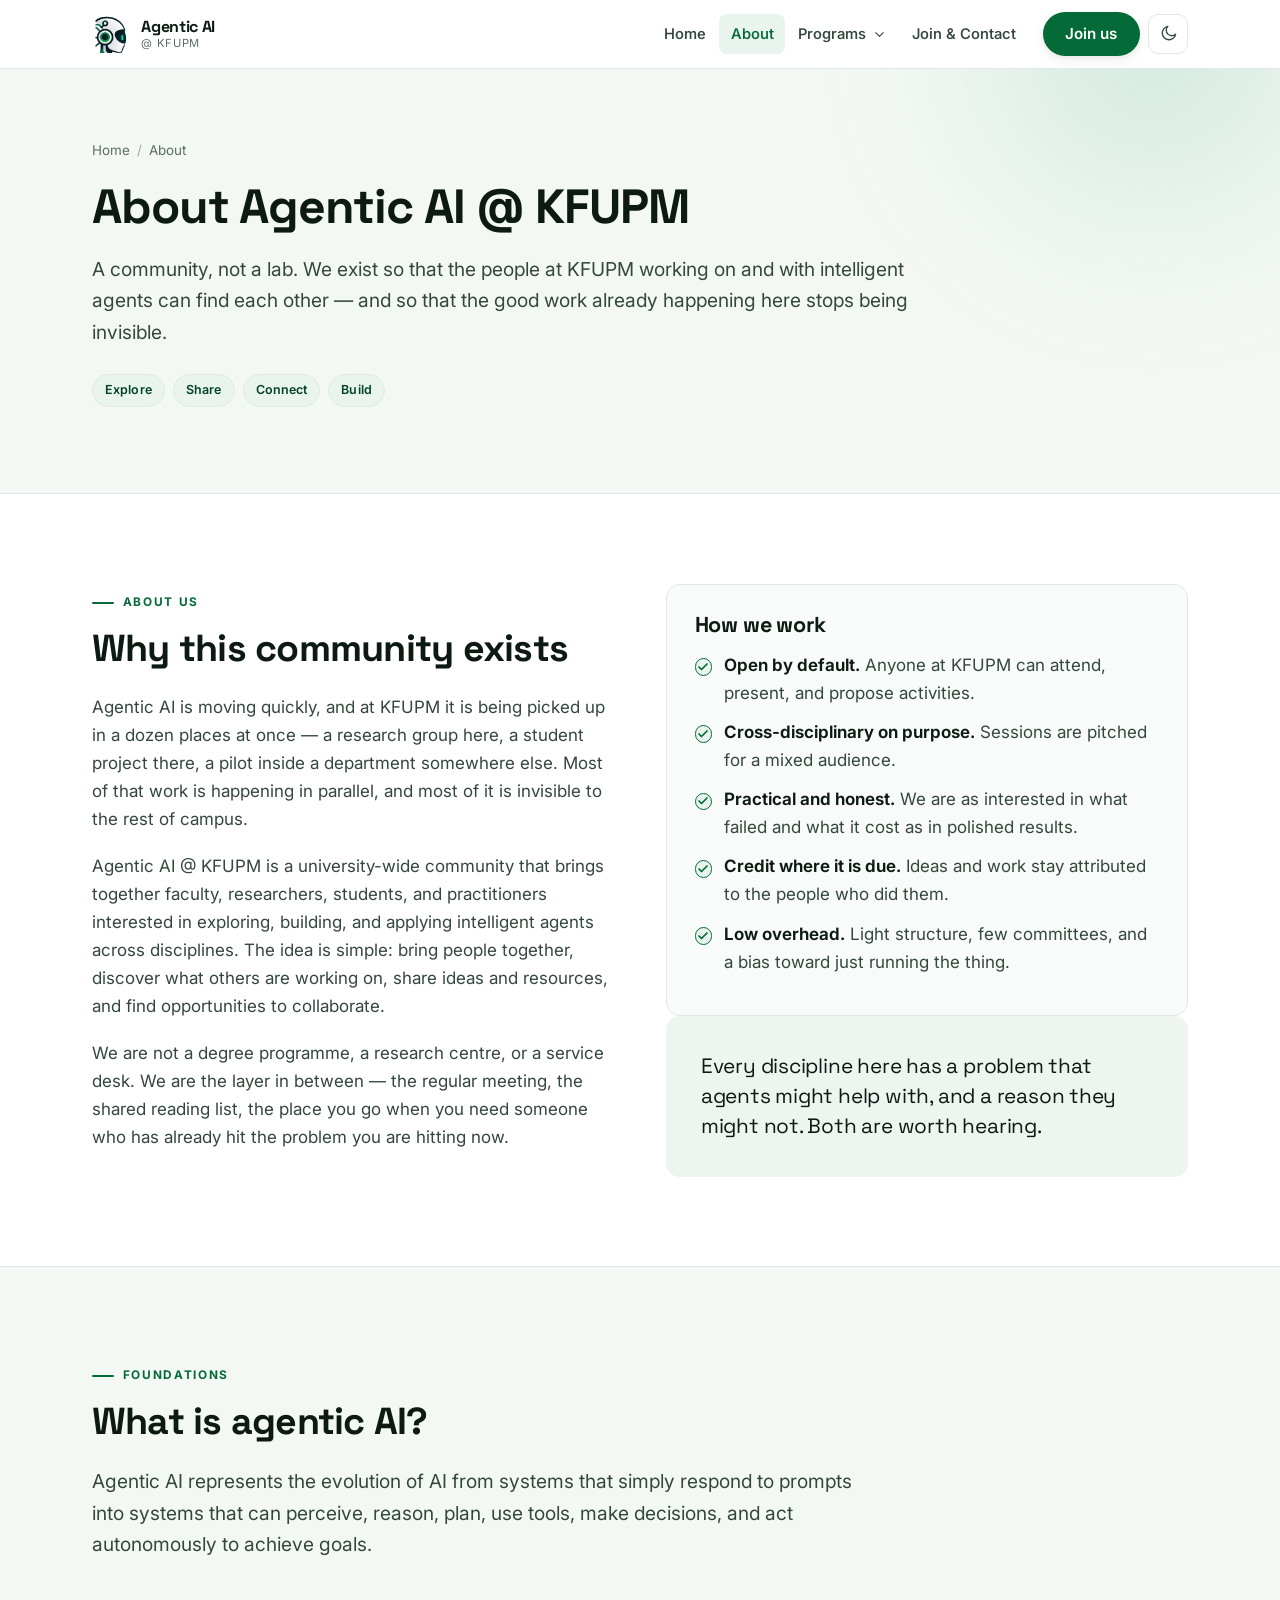
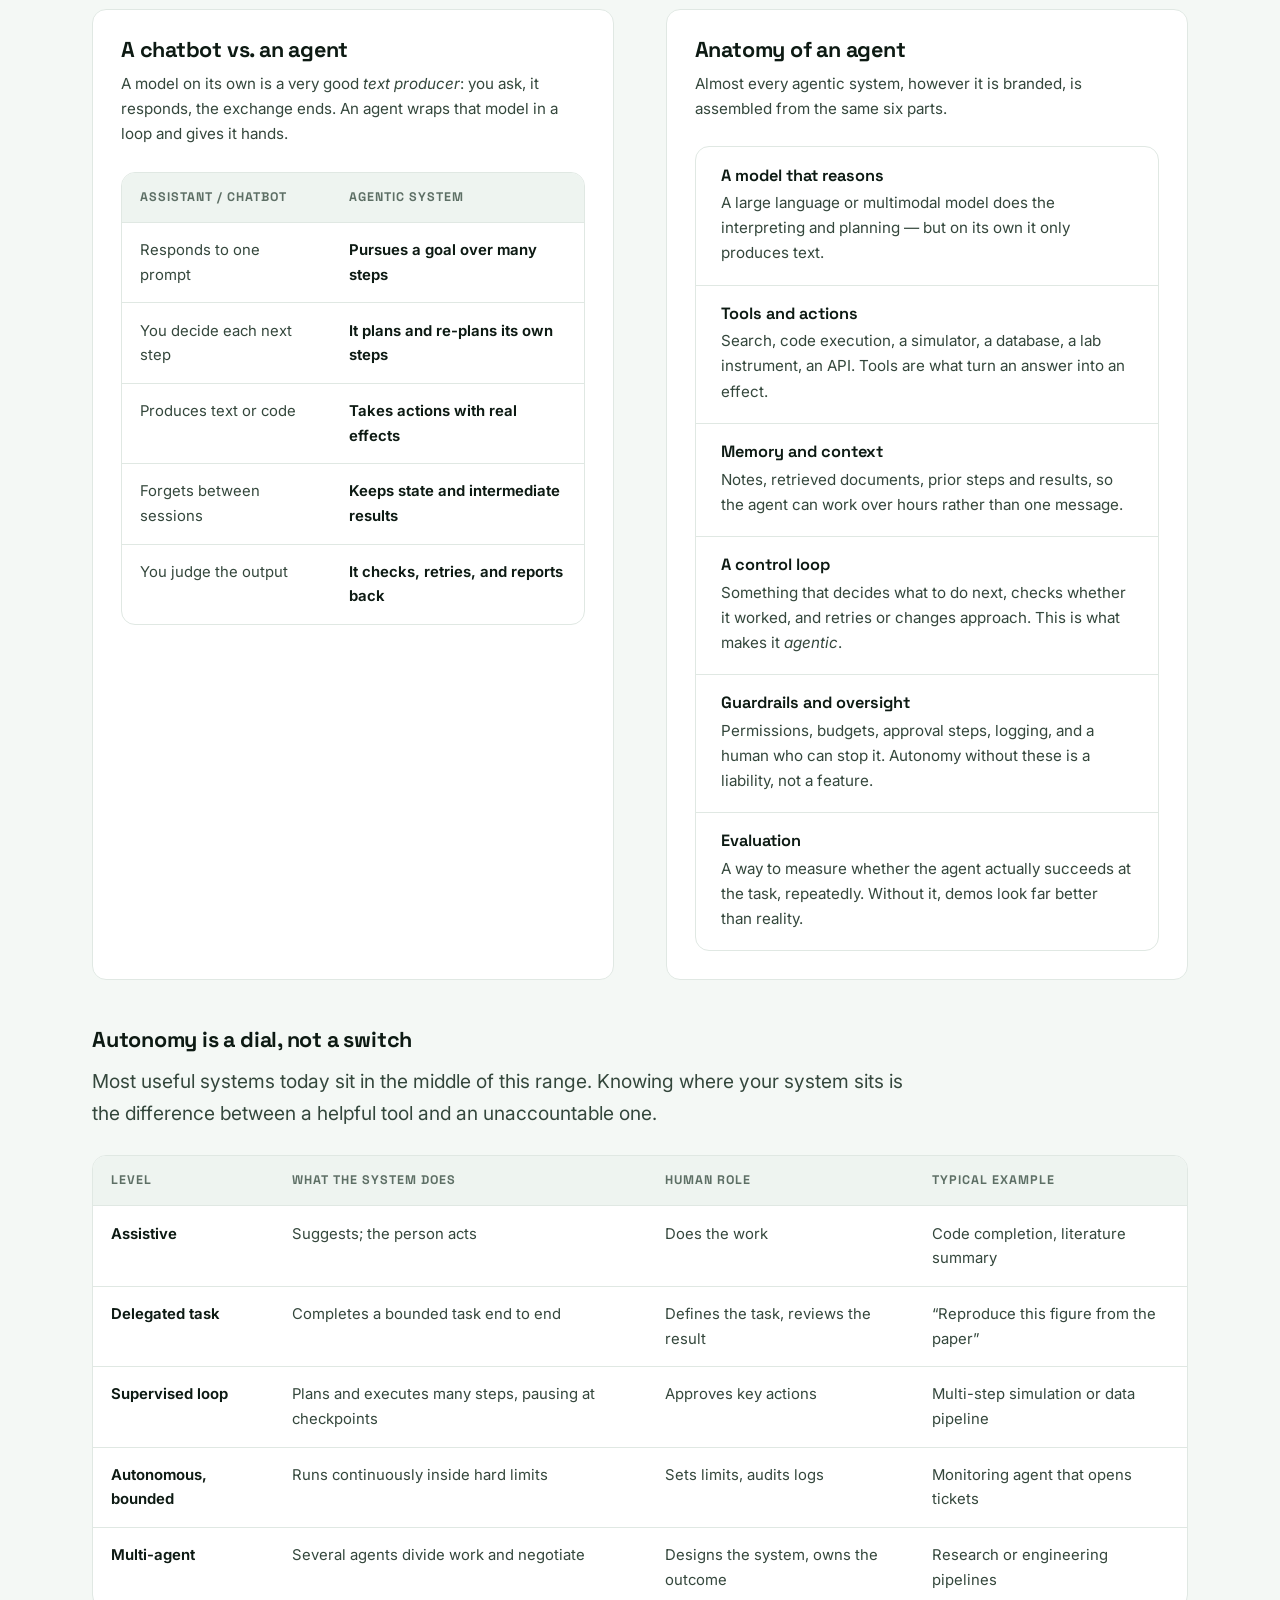
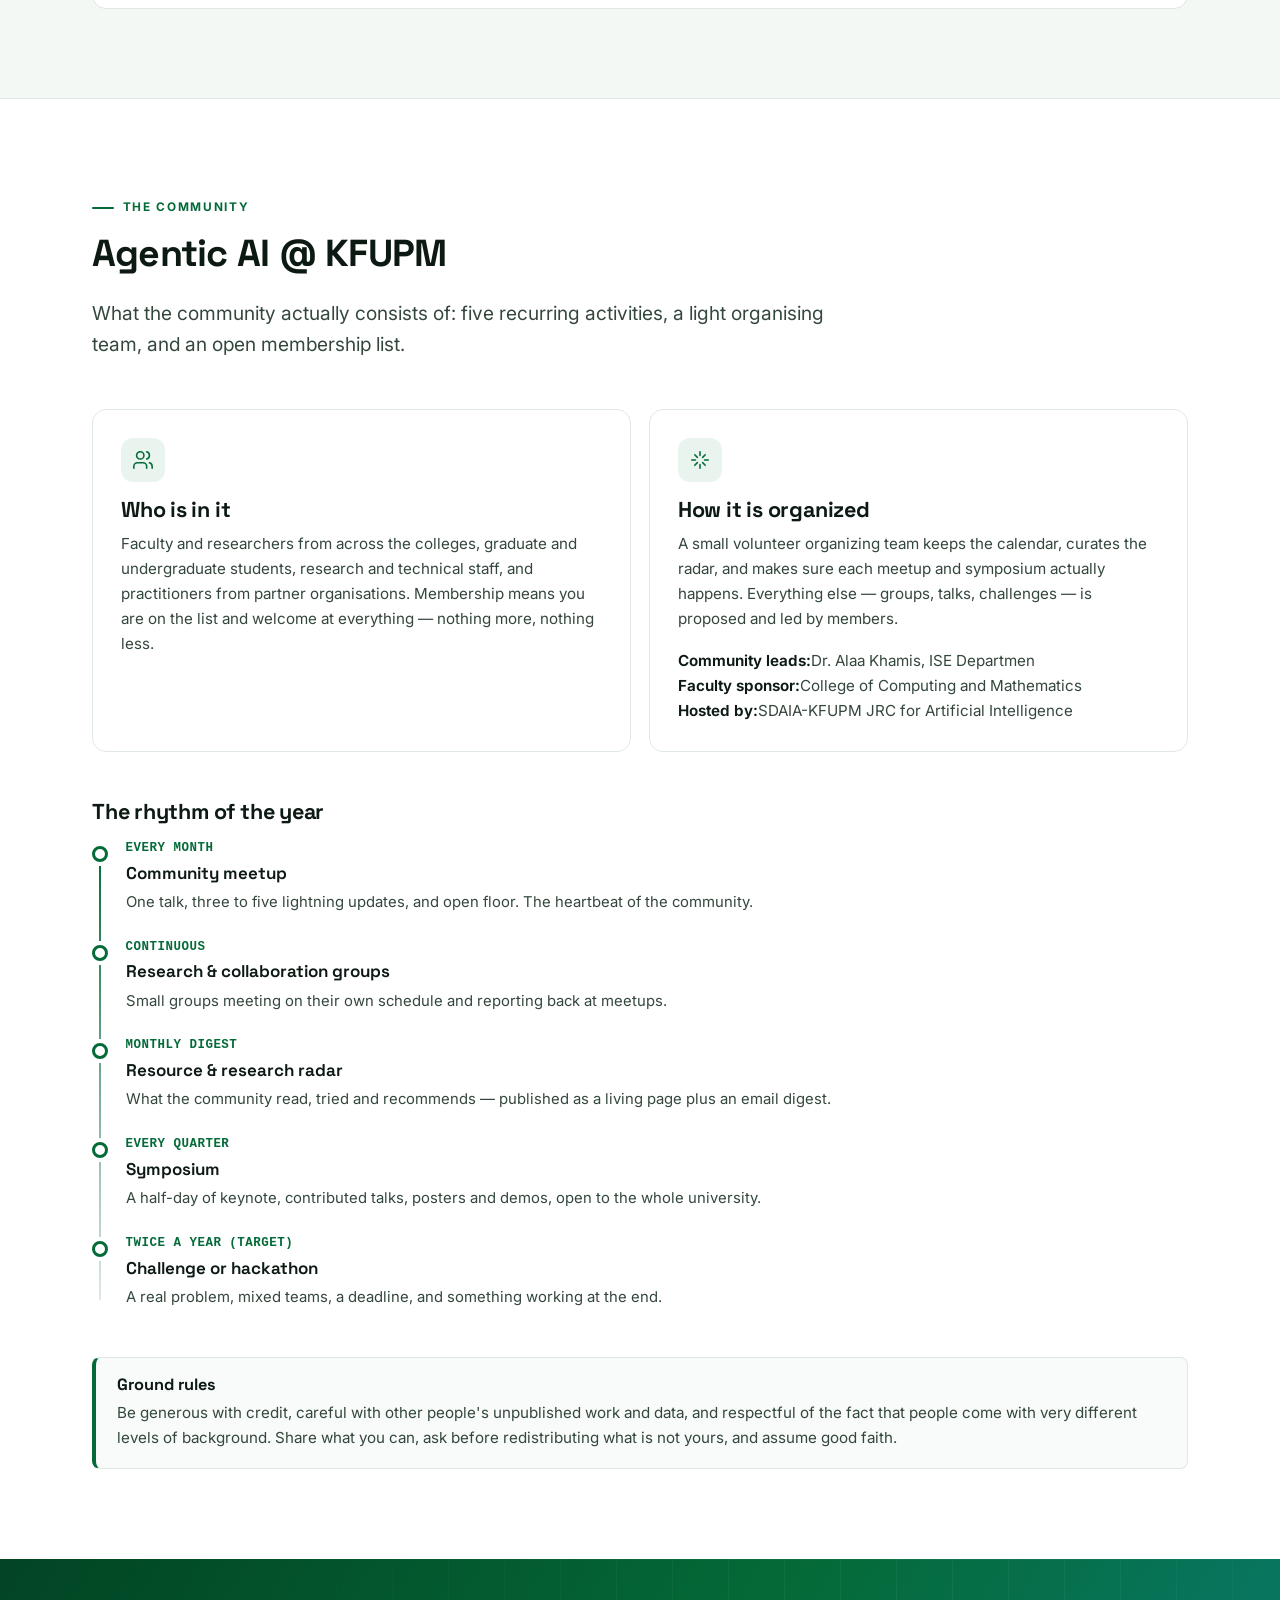
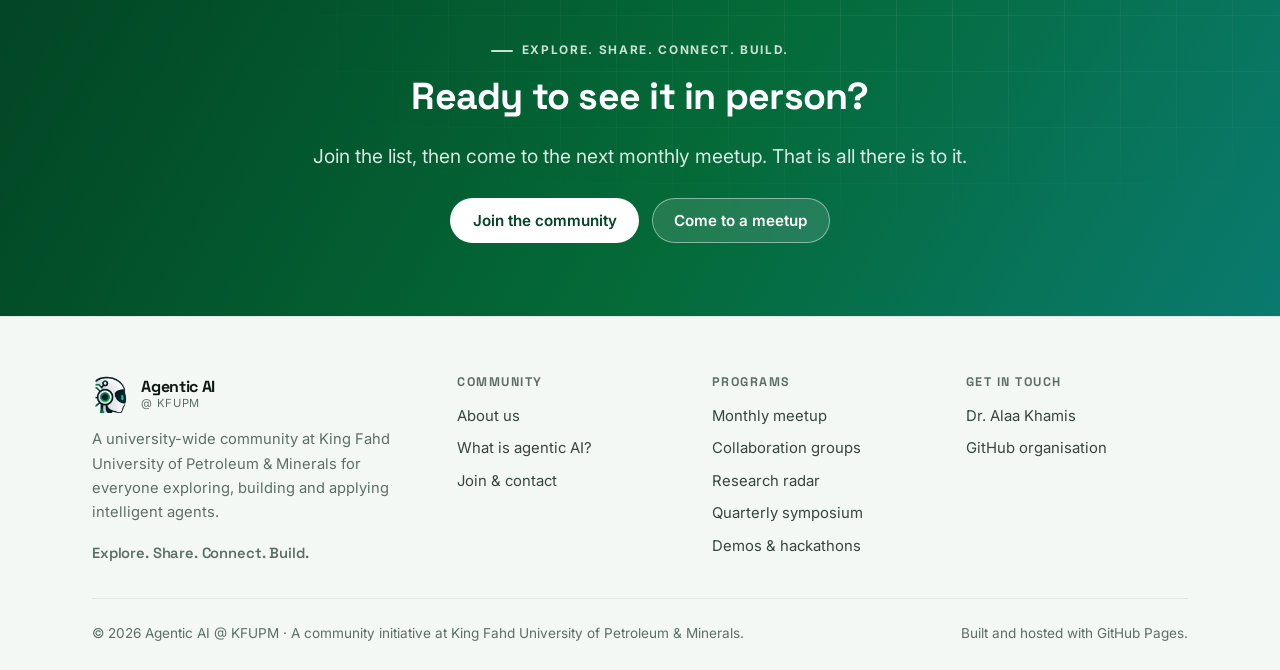
==== commit 9d38b29d: "update" ====
--- a/about.html
+++ b/about.html
@@ -282,7 +282,7 @@
         <div class="footer__col">
           <h4>Get in touch</h4>
           <ul>
-            <li><a href="mailto:alaa.rashwan@kfupm.edu.sa">alaa.rashwan@kfupm.edu.sa</a><br></li>
+            <li><a href="mailto:alaa.rashwan@kfupm.edu.sa">Dr. Alaa Khamis</a></li>
             <li><a href="https://github.com/agenticaikfupm">GitHub organisation</a></li>
           </ul>
         </div>
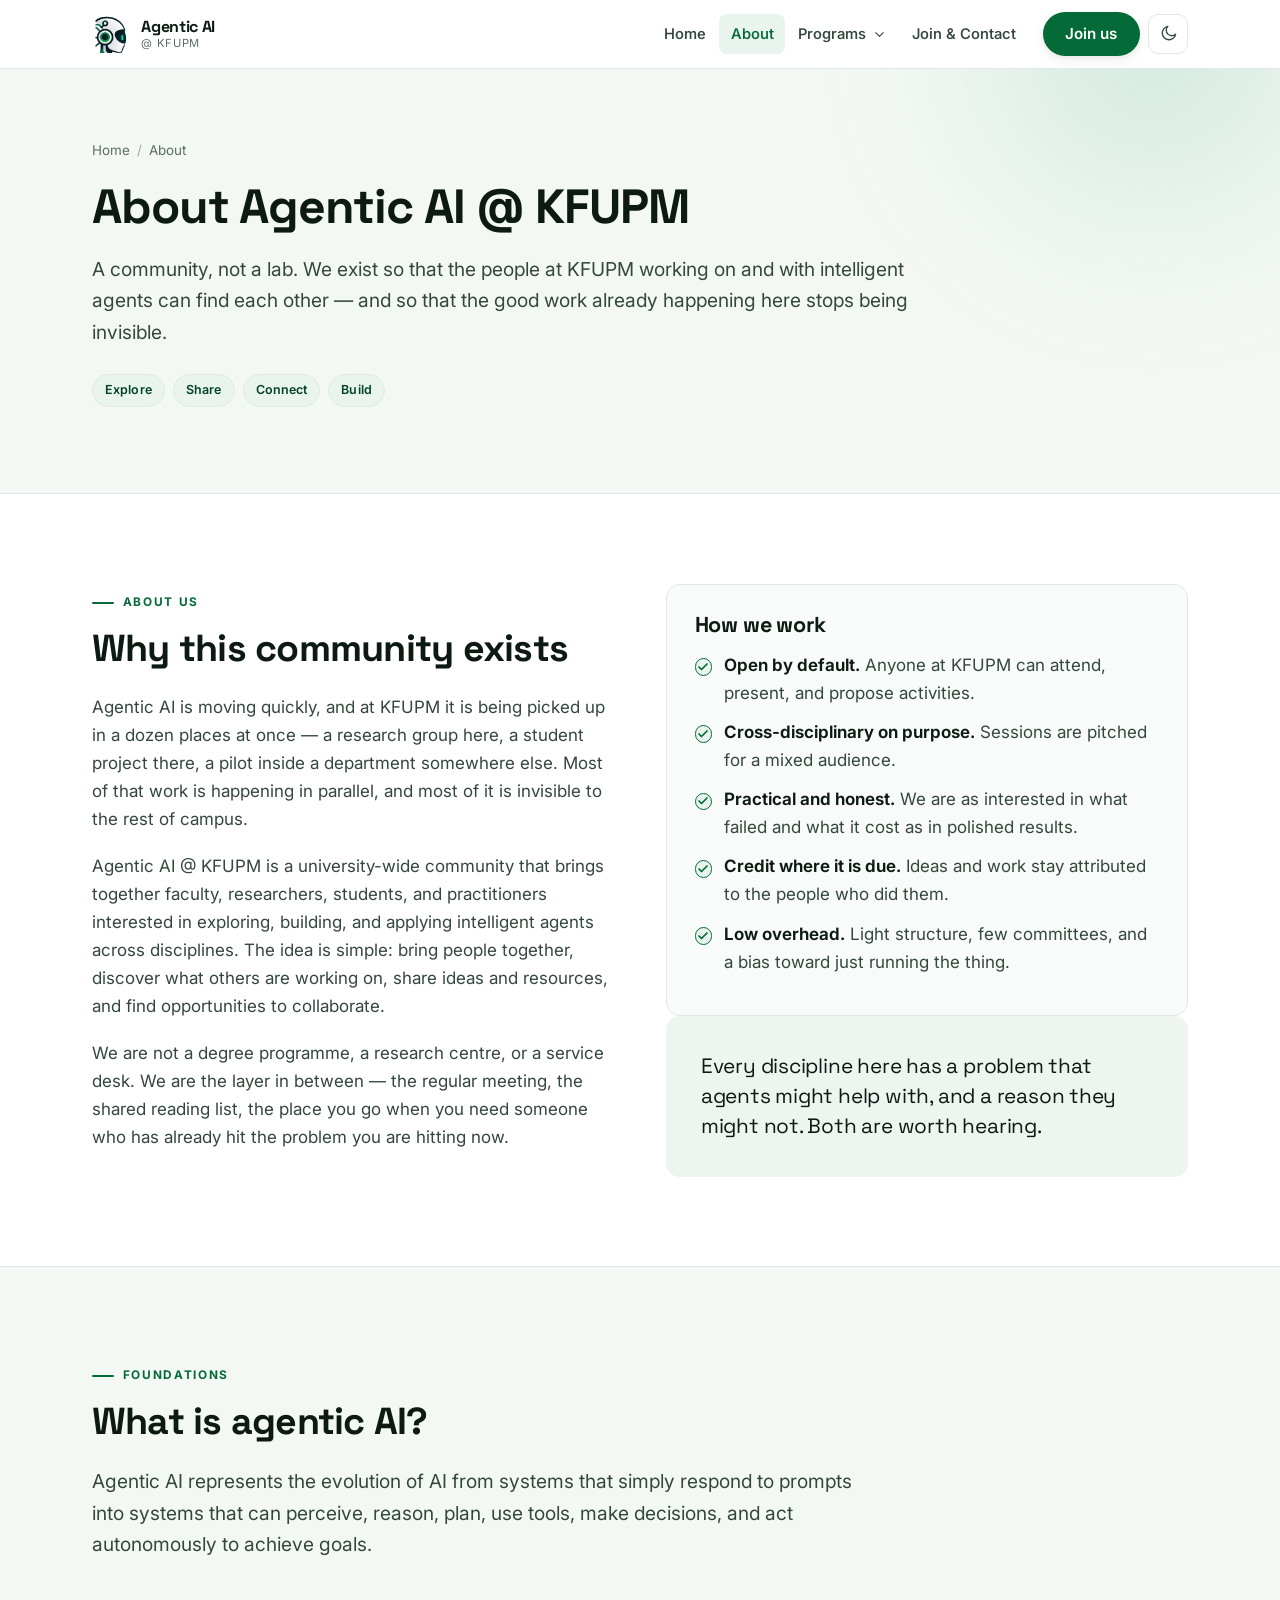
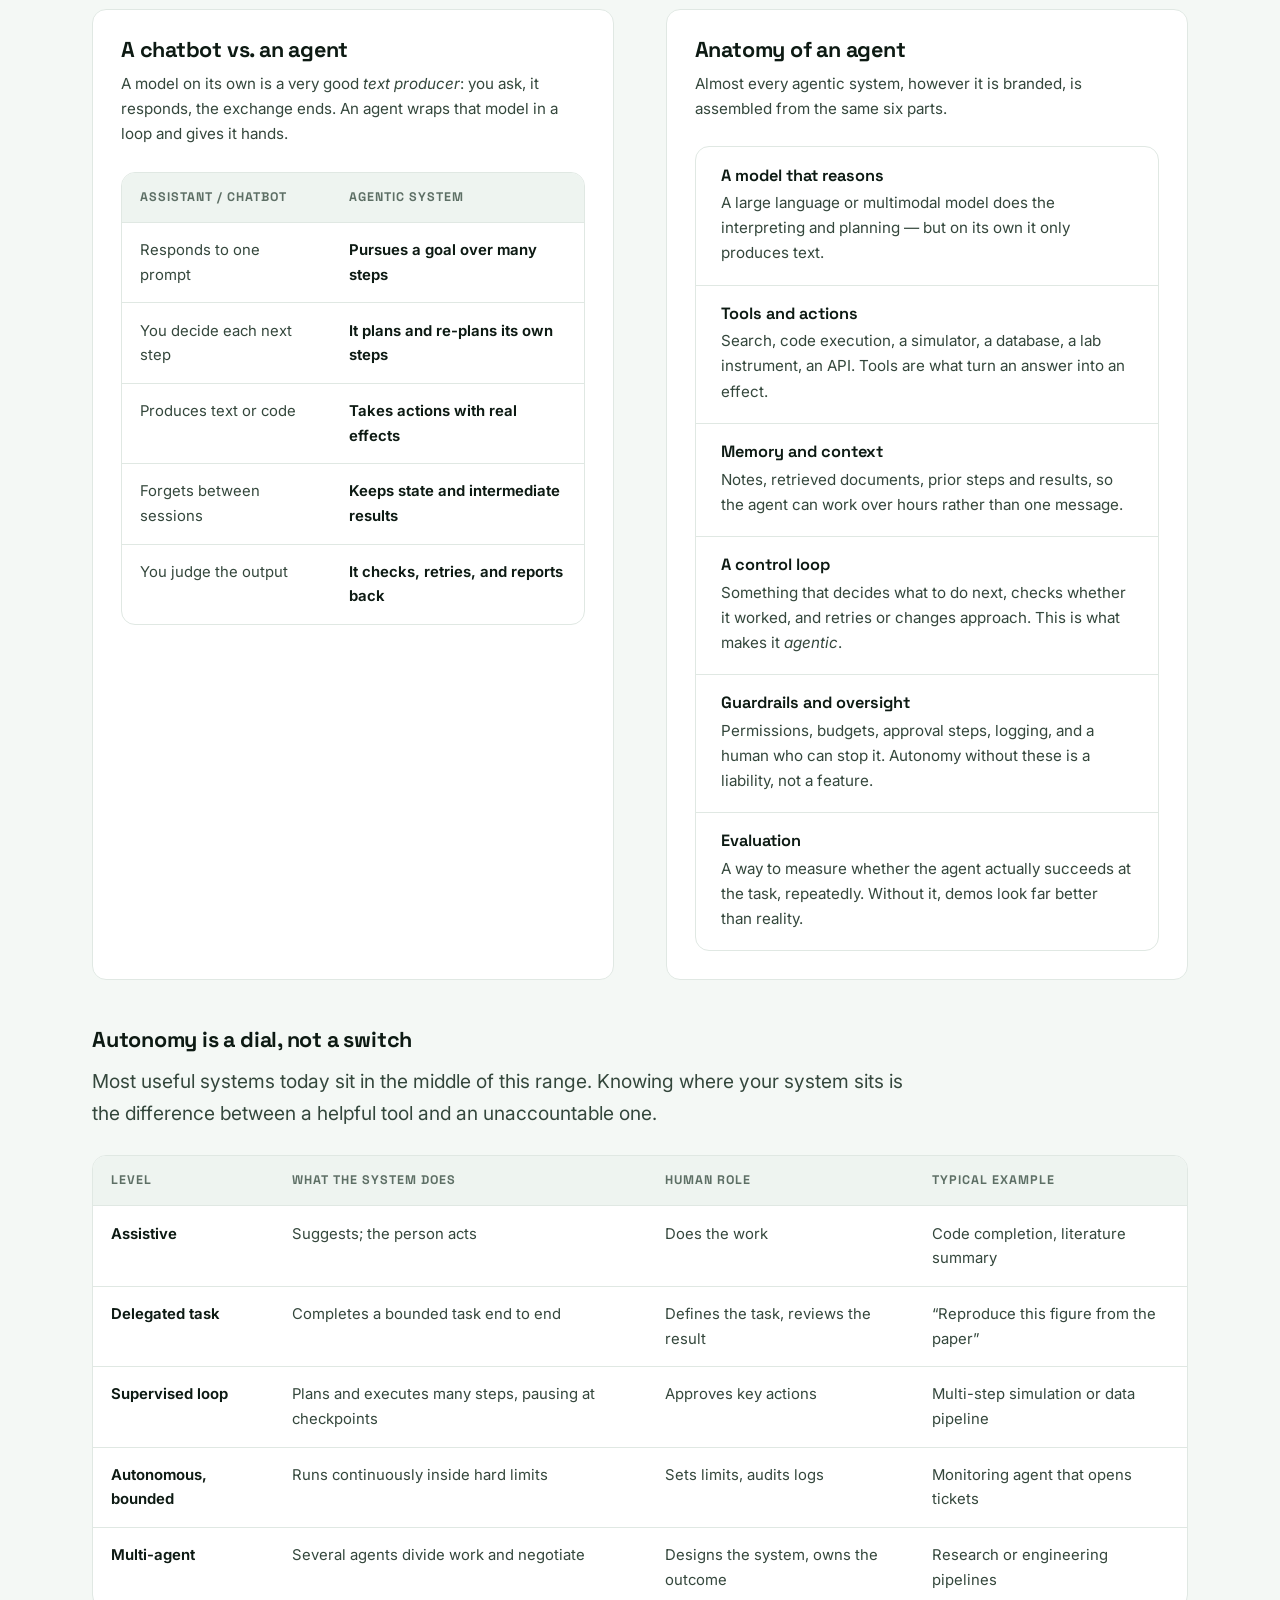
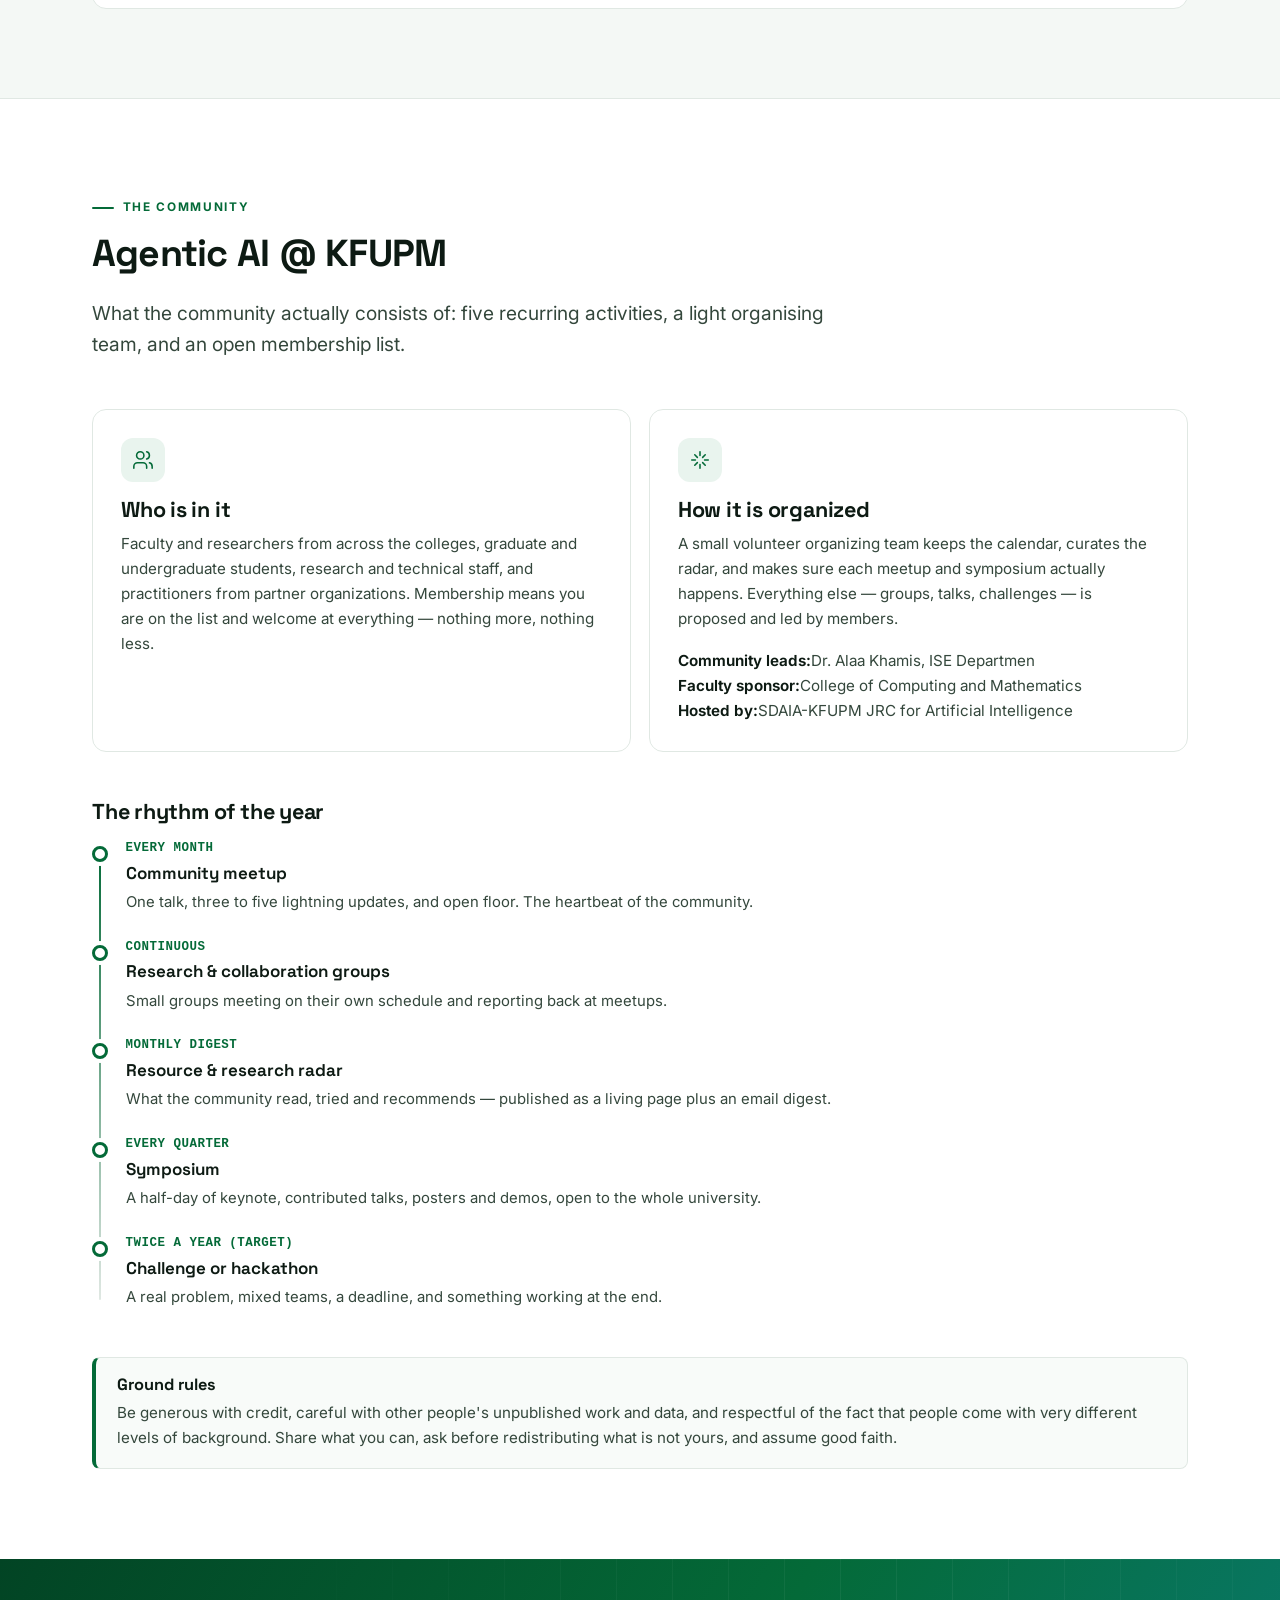
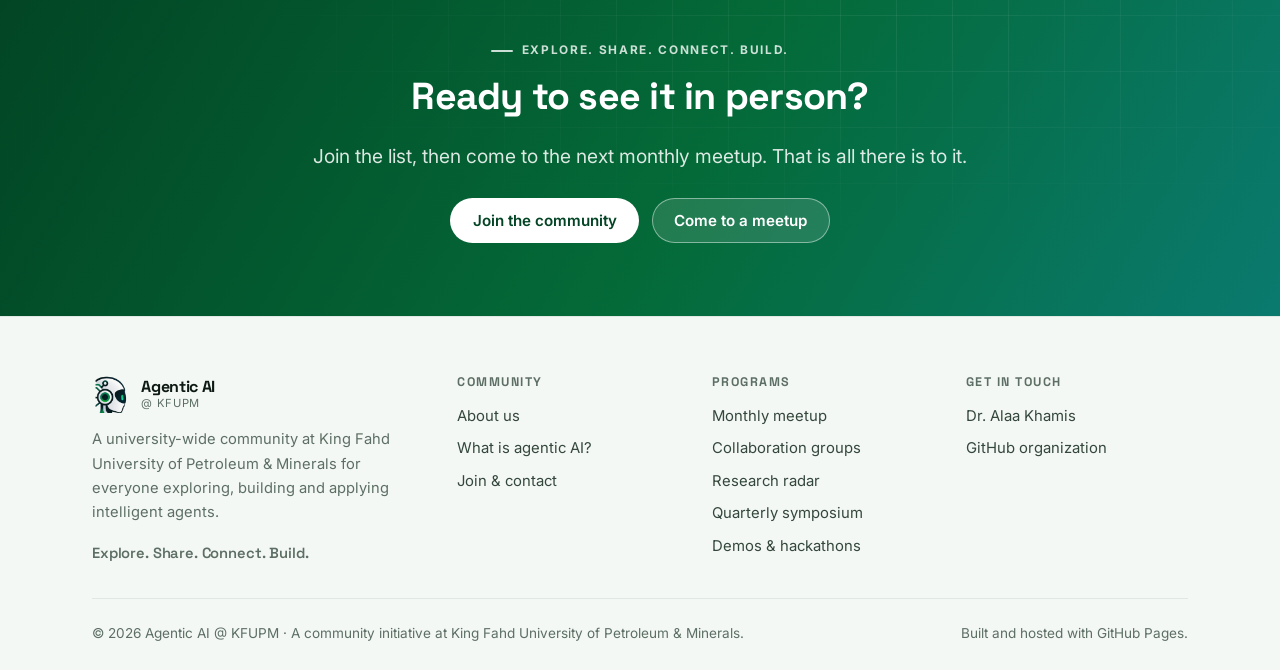
==== commit 535ad300: "update" ====
--- a/about.html
+++ b/about.html
@@ -189,7 +189,7 @@
             <div class="card__icon"><svg xmlns="http://www.w3.org/2000/svg" width="22" height="22" viewBox="0 0 24 24" fill="none" stroke="currentColor" stroke-width="1.7" stroke-linecap="round" stroke-linejoin="round" aria-hidden="true"><path d="M16 21v-2a4 4 0 0 0-4-4H6a4 4 0 0 0-4 4v2"/><circle cx="9" cy="7" r="4"/><path d="M22 21v-2a4 4 0 0 0-3-3.87"/><path d="M16 3.13a4 4 0 0 1 0 7.75"/></svg></div>
             <h3>Who is in it</h3>
             <p>Faculty and researchers from across the colleges, graduate and undergraduate students, research and
-               technical staff, and practitioners from partner organisations. Membership means you are on the list
+               technical staff, and practitioners from partner organizations. Membership means you are on the list
                and welcome at everything &mdash; nothing more, nothing less.</p>
             <!-- <p><strong>Current size:</strong> <span class="ph">[ add member count ]</span> &middot;
                <strong>Departments represented:</strong> <span class="ph">[ add number ]</span></p> -->
@@ -283,7 +283,7 @@
           <h4>Get in touch</h4>
           <ul>
             <li><a href="mailto:alaa.rashwan@kfupm.edu.sa">Dr. Alaa Khamis</a></li>
-            <li><a href="https://github.com/agenticaikfupm">GitHub organisation</a></li>
+            <li><a href="https://github.com/agenticaikfupm">GitHub organization</a></li>
           </ul>
         </div>
       </div>
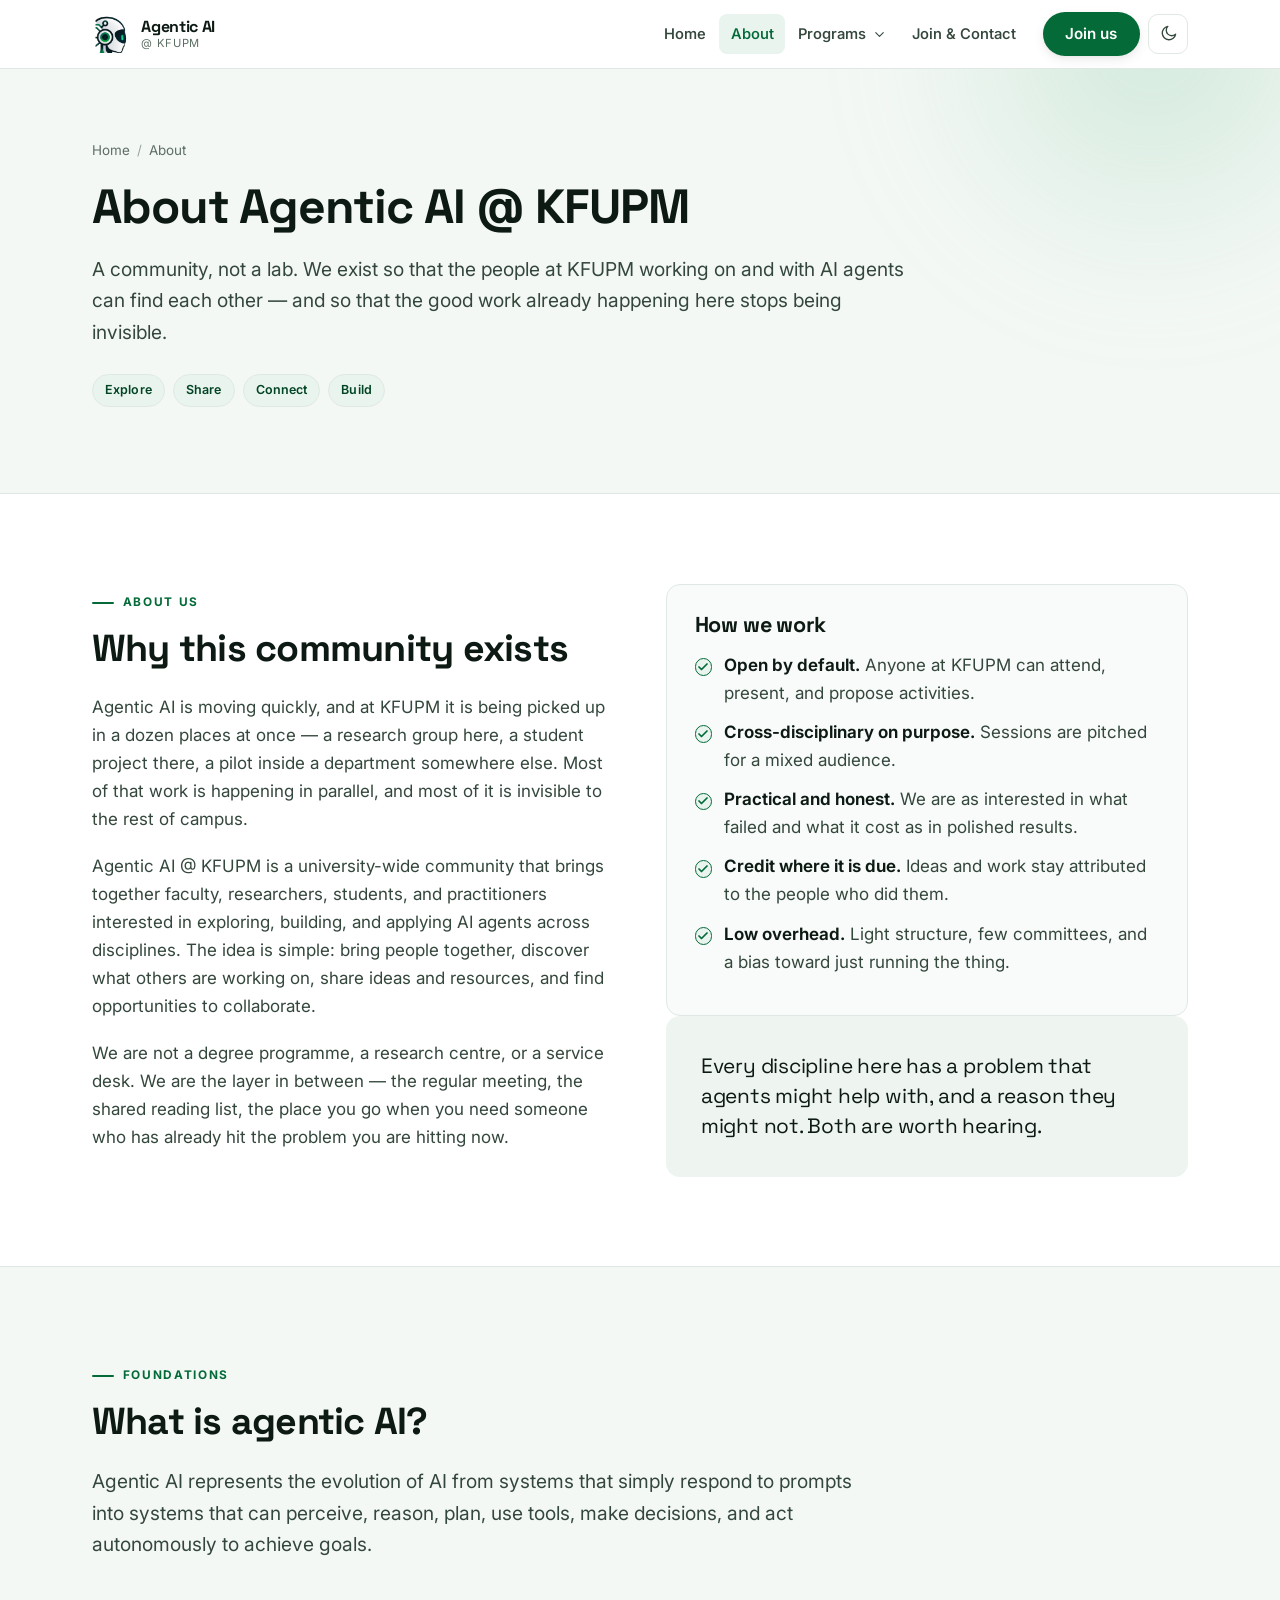
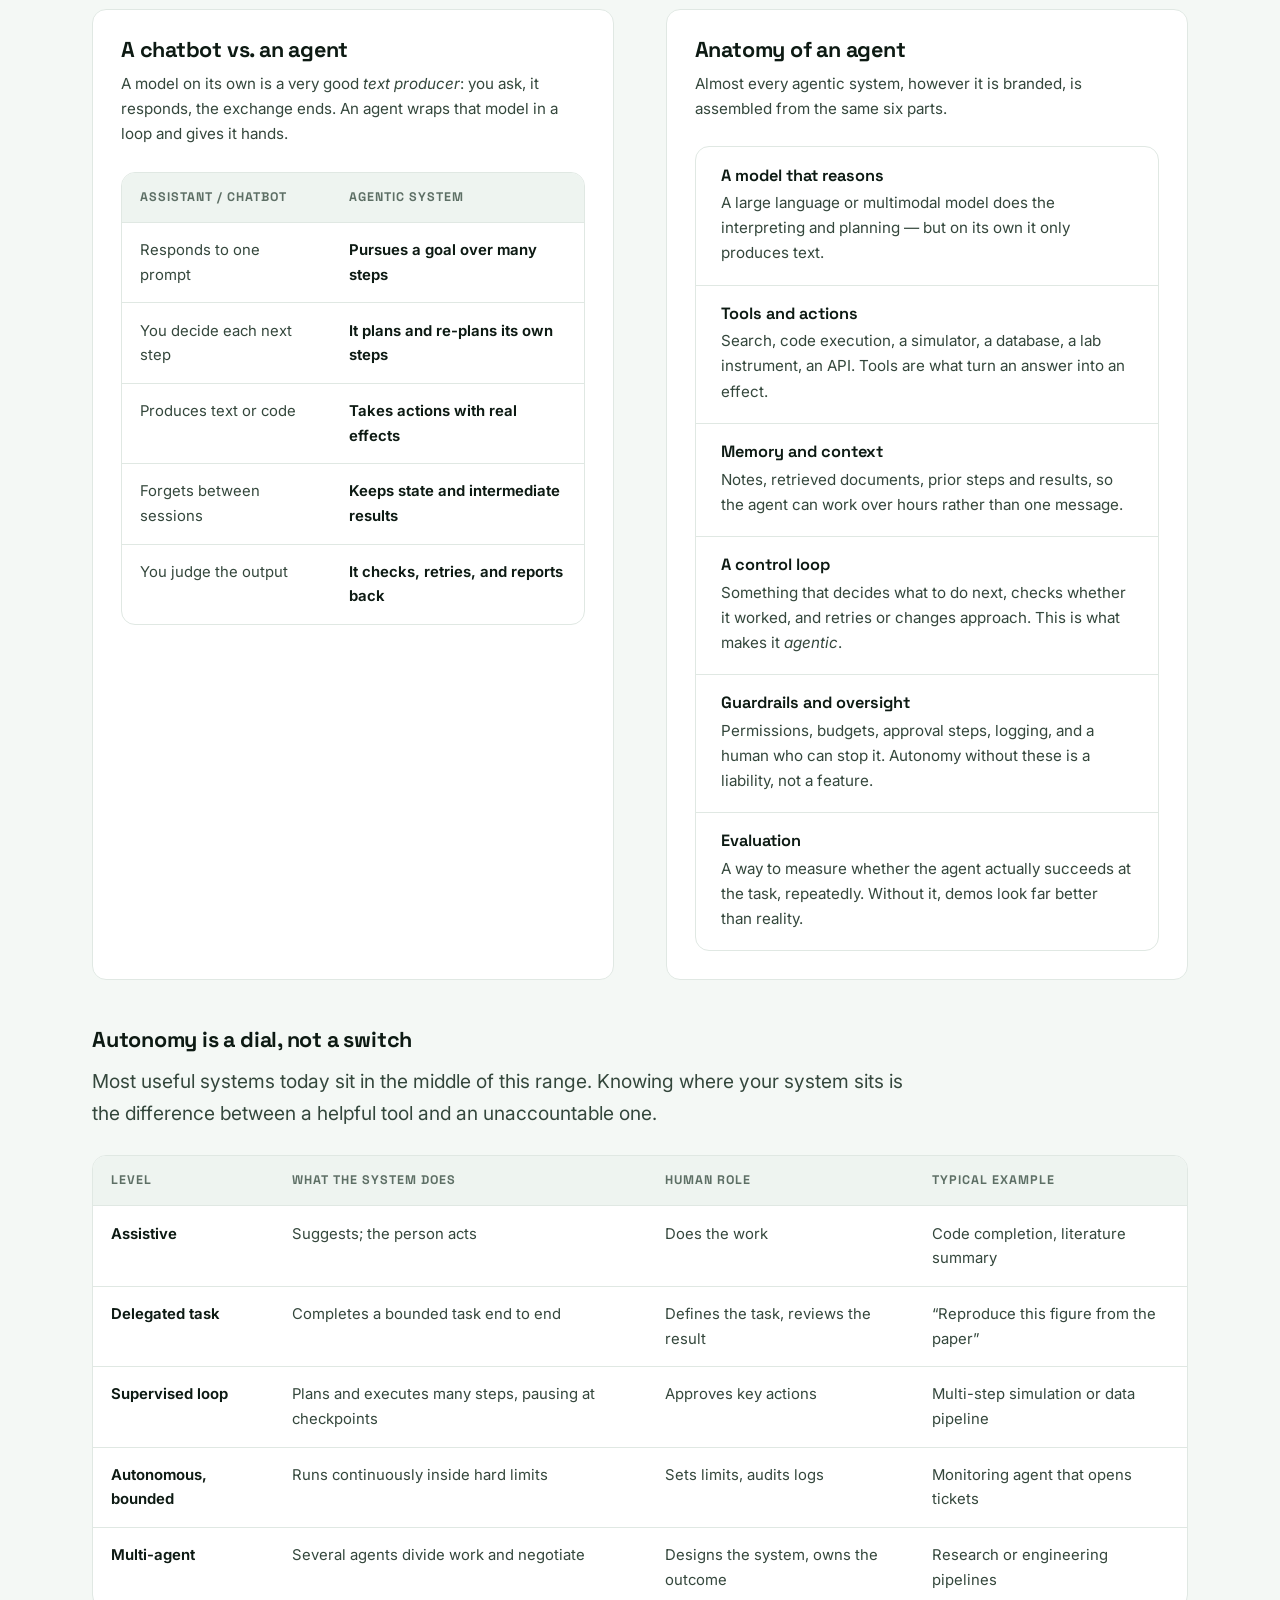
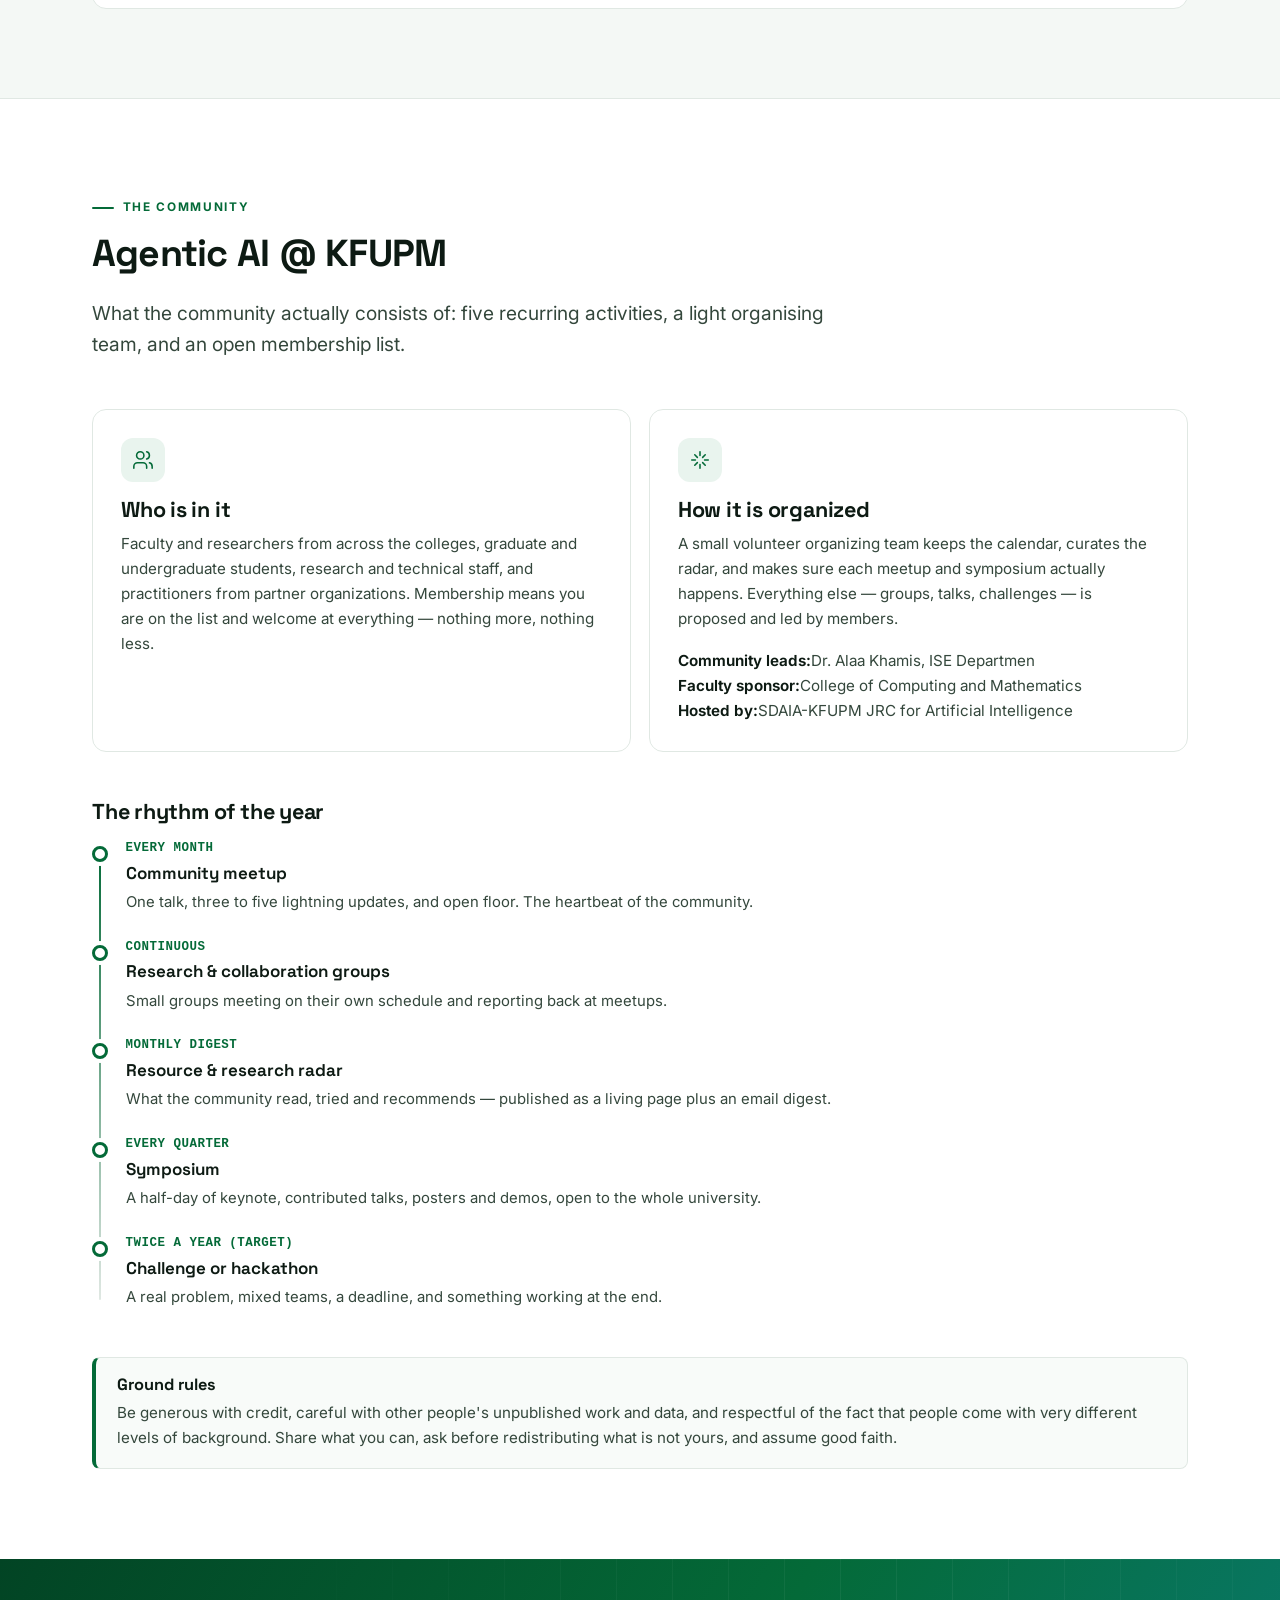
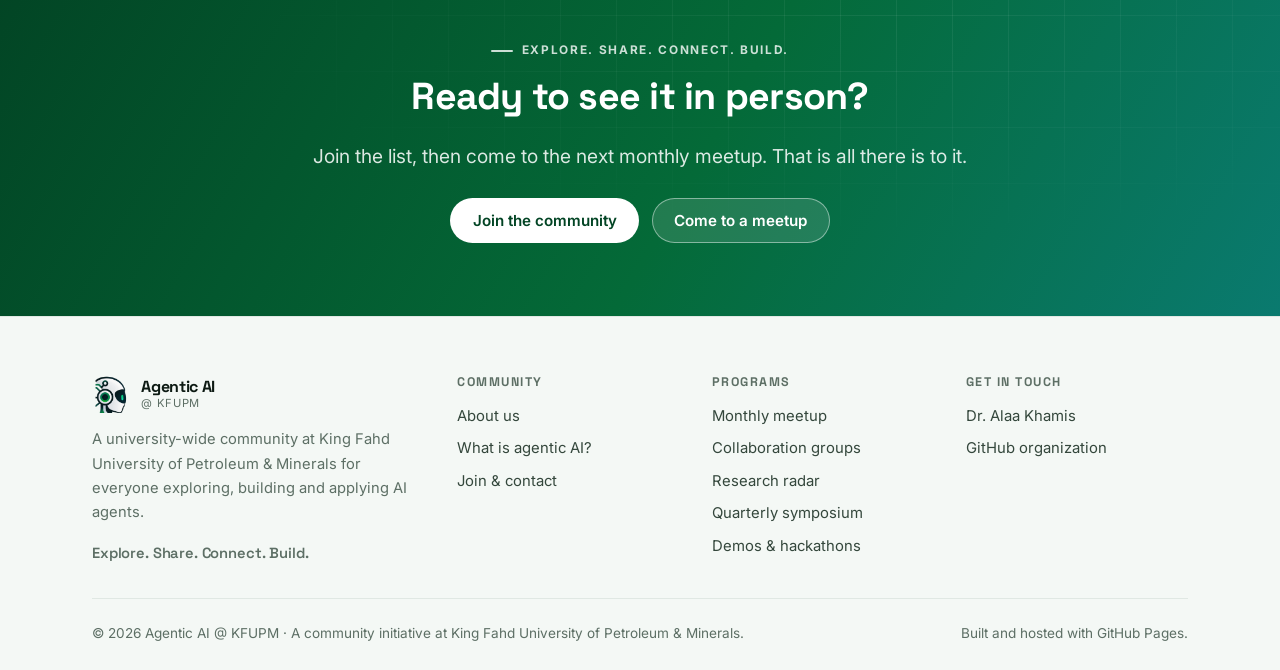
==== commit 5a055b7a: "update" ====
--- a/about.html
+++ b/about.html
@@ -65,7 +65,7 @@
       <div class="wrap">
         <p class="breadcrumbs"><a href="index.html">Home</a><span>/</span>About</p>
         <h1>About Agentic AI @ KFUPM</h1>
-        <p class="lead">A community, not a lab. We exist so that the people at KFUPM working on and with intelligent agents can find each other &mdash; and so that the good work already happening here stops being invisible.</p>
+        <p class="lead">A community, not a lab. We exist so that the people at KFUPM working on and with AI agents can find each other &mdash; and so that the good work already happening here stops being invisible.</p>
         <div class="pill-row mt-md"><span class="pill">Explore</span><span class="pill">Share</span><span class="pill">Connect</span><span class="pill">Build</span></div>
       </div>
     </section>
@@ -80,7 +80,7 @@
                a research group here, a student project there, a pilot inside a department somewhere else. Most of
                that work is happening in parallel, and most of it is invisible to the rest of campus.</p>
             <p>Agentic AI @ KFUPM is a university-wide community that brings together faculty, researchers, students,
-               and practitioners interested in exploring, building, and applying intelligent agents across disciplines.
+               and practitioners interested in exploring, building, and applying AI agents across disciplines.
                The idea is simple: bring people together, discover what others are working on, share ideas and
                resources, and find opportunities to collaborate.</p>
             <p>We are not a degree programme, a research centre, or a service desk. We are the layer in between &mdash;
@@ -258,7 +258,7 @@
             </span>
           </a>
           <p>A university-wide community at King Fahd University of Petroleum &amp; Minerals for
-             everyone exploring, building and applying intelligent agents.</p>
+             everyone exploring, building and applying AI agents.</p>
           <p class="footer__slogan">Explore. Share. Connect. Build.</p>
         </div>
         <div class="footer__col">
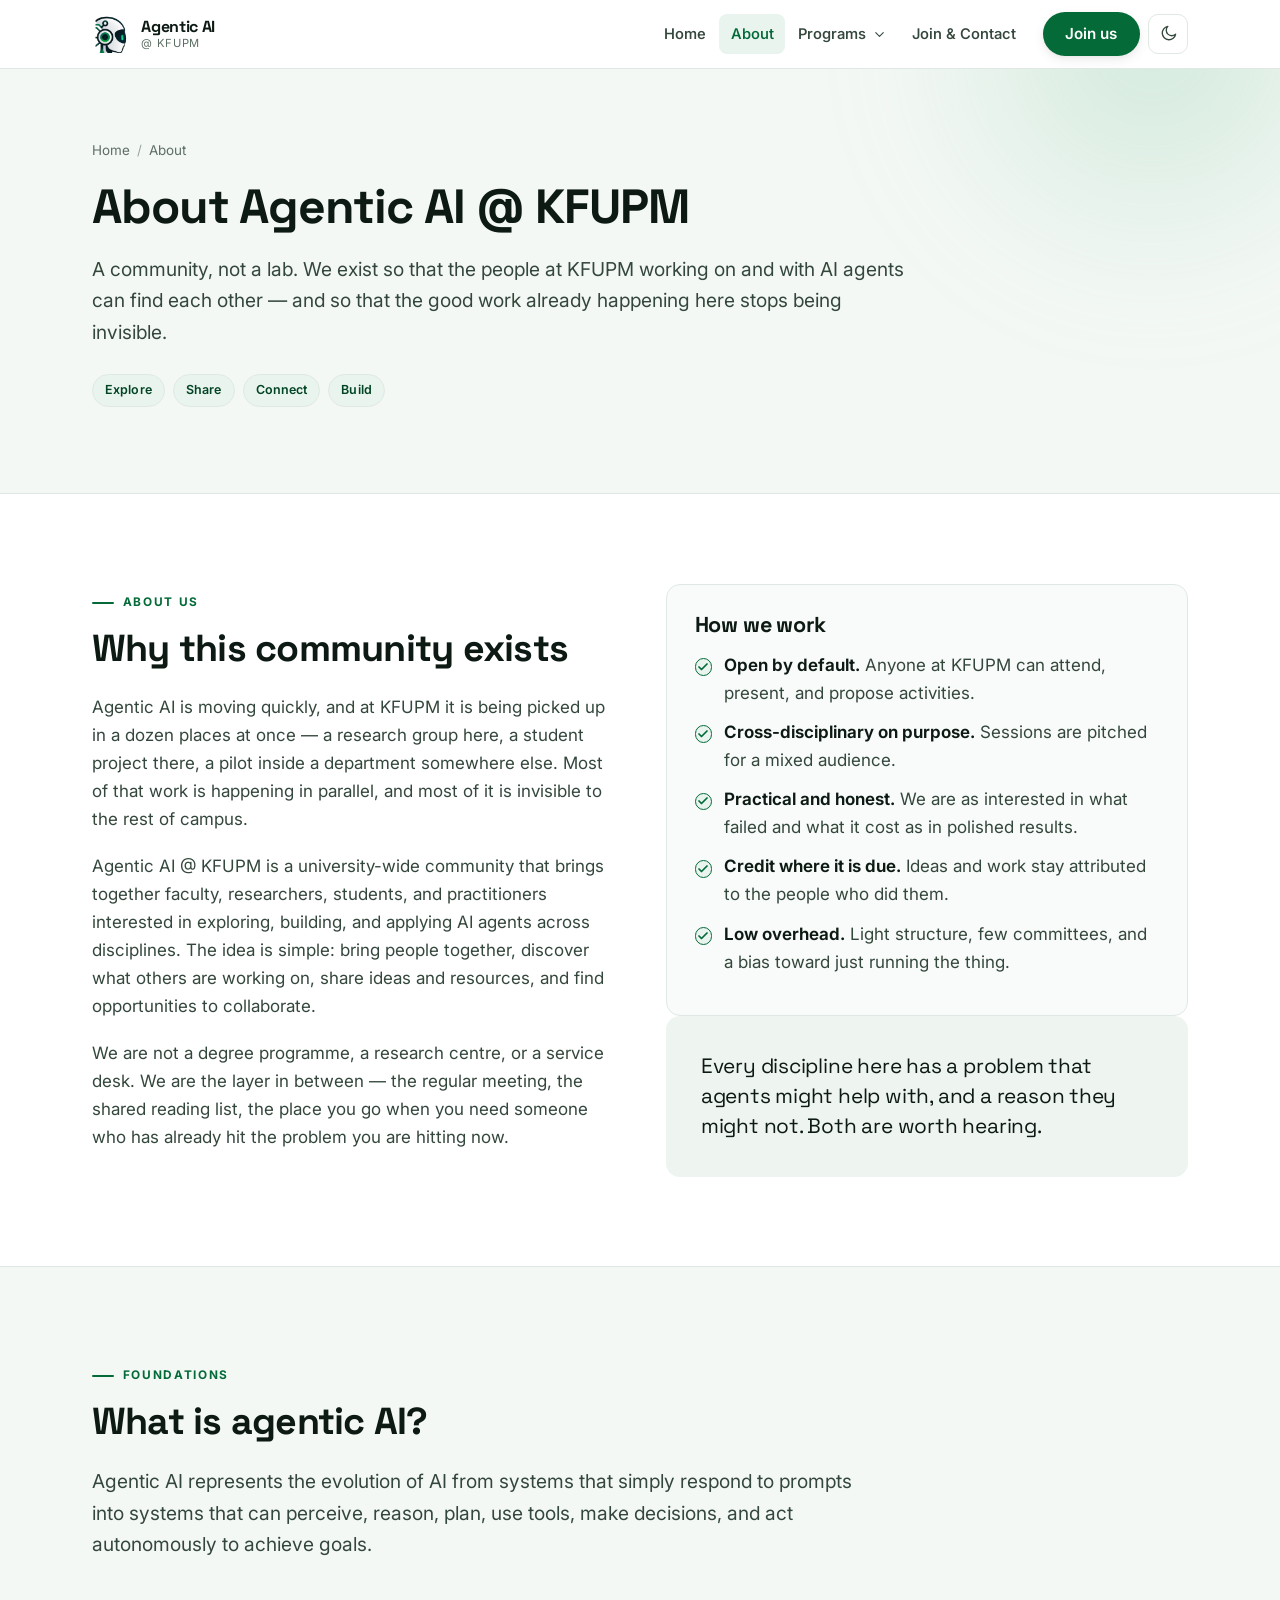
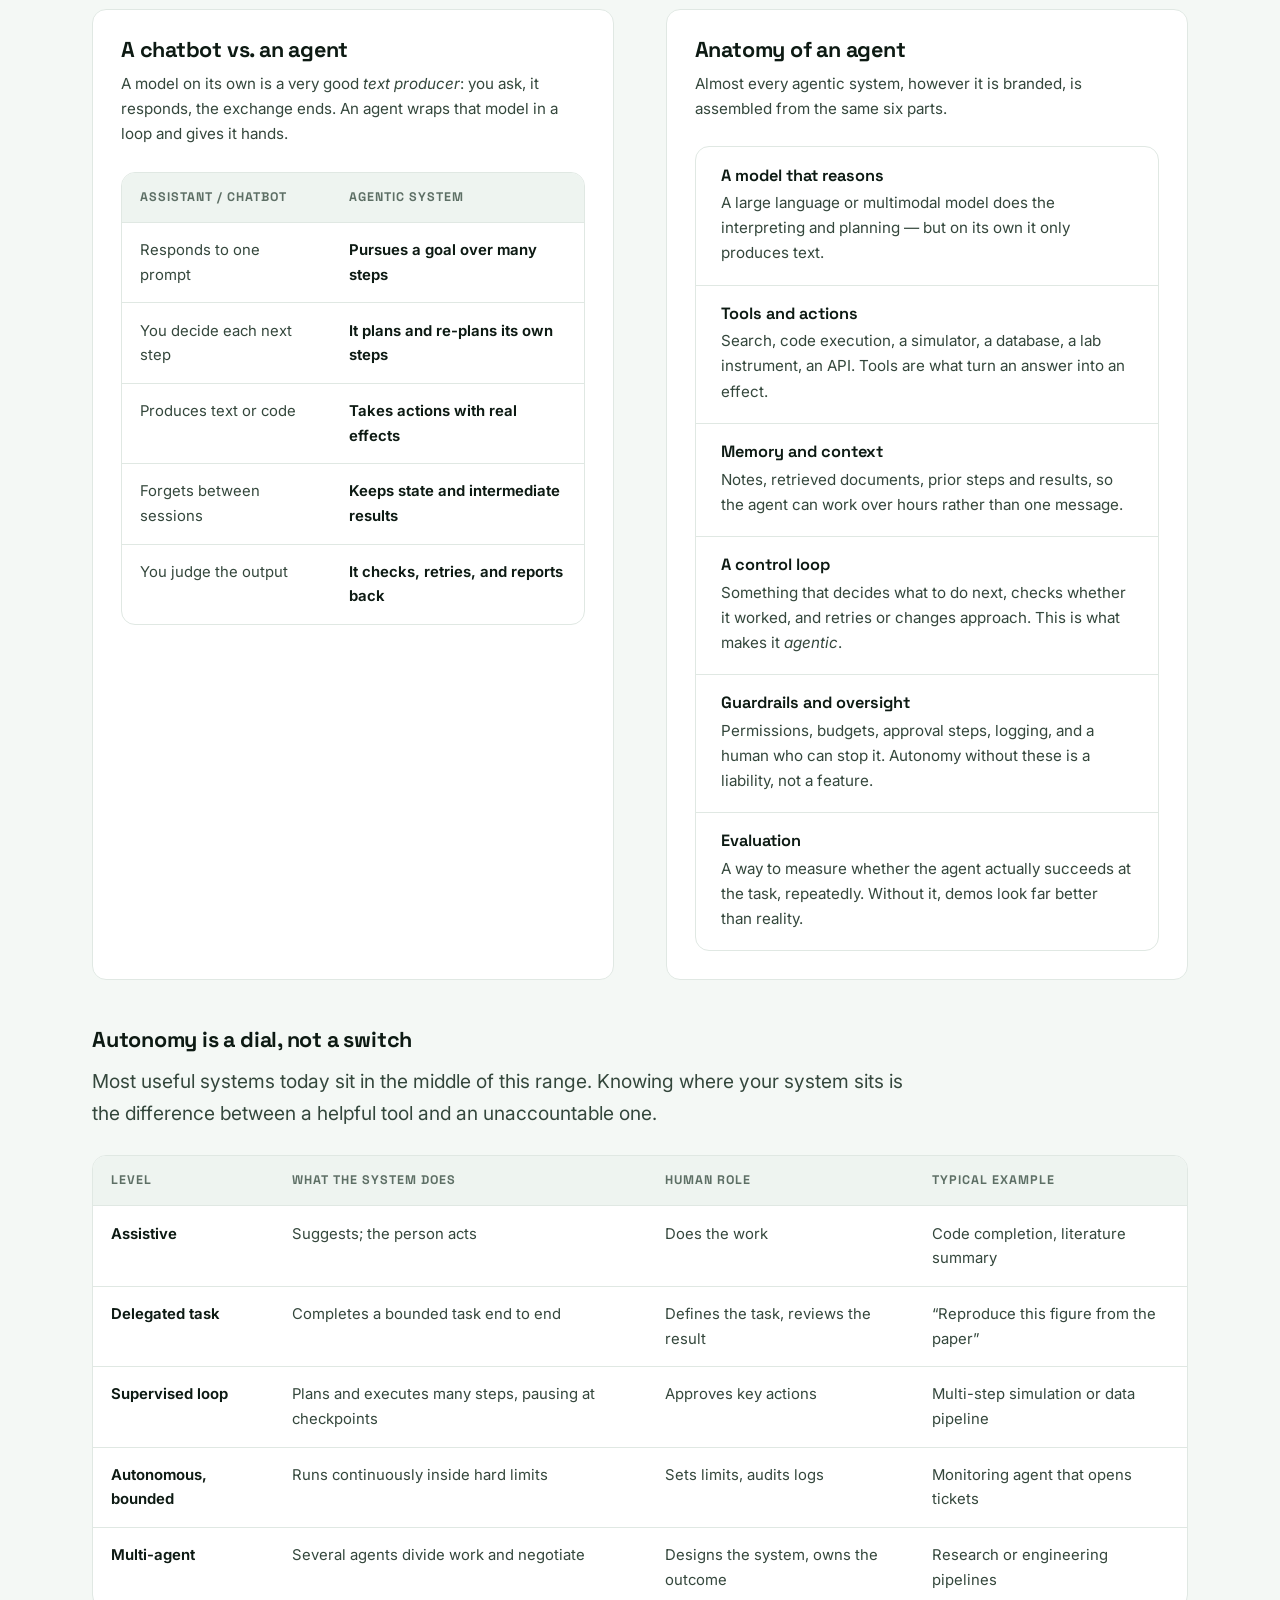
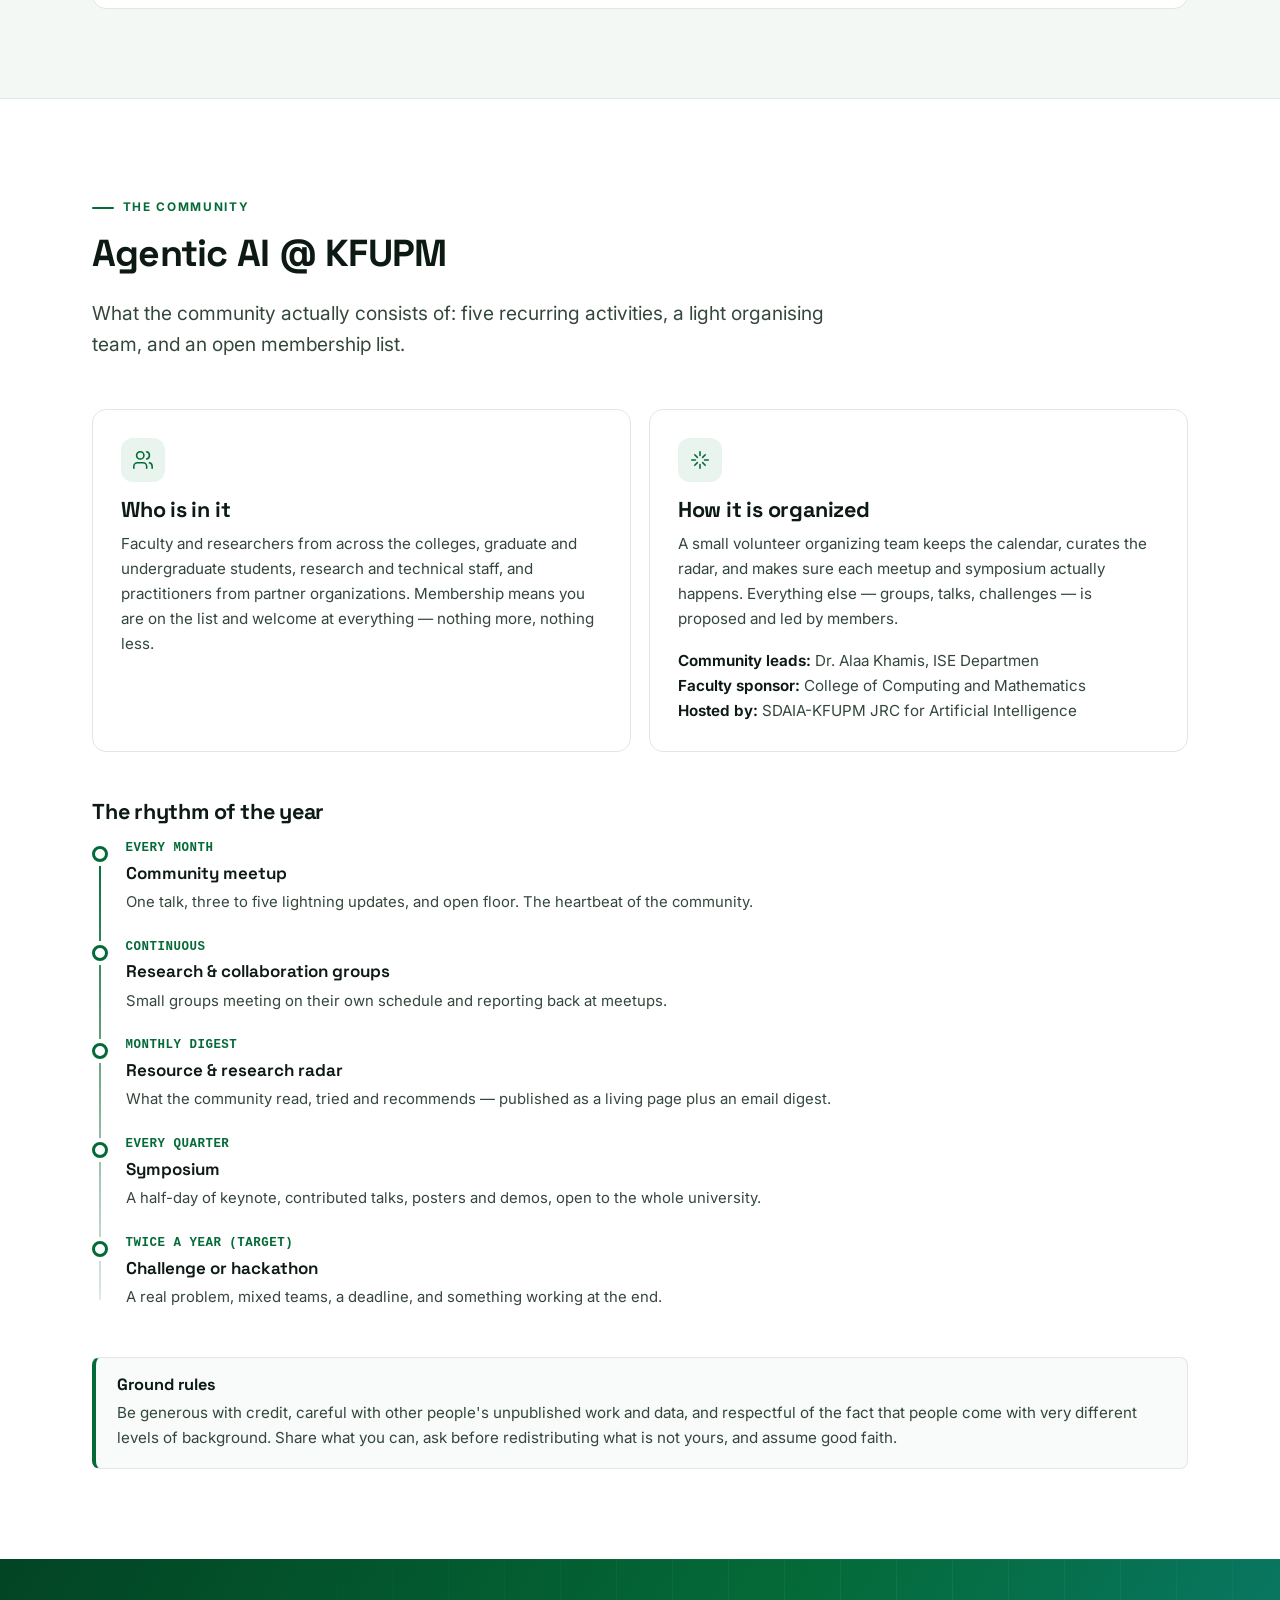
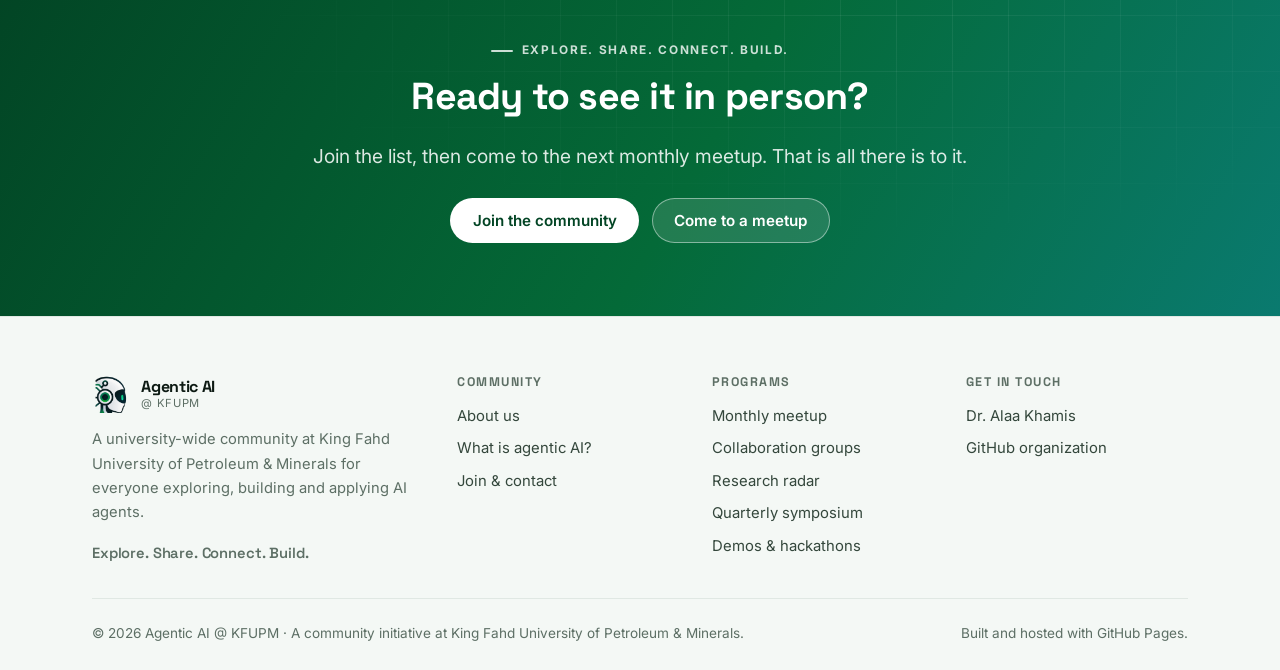
==== commit c82fbac6: "update" ====
--- a/about.html
+++ b/about.html
@@ -200,9 +200,9 @@
             <p>A small volunteer organizing team keeps the calendar, curates the radar, and makes sure each meetup
                and symposium actually happens. Everything else &mdash; groups, talks, challenges &mdash; is proposed
                and led by members.</p>
-            <p><strong>Community leads:</strong>Dr. Alaa Khamis, ISE Departmen<br>
-               <strong>Faculty sponsor:</strong>College of Computing and Mathematics<br>
-               <strong>Hosted by:</strong>SDAIA-KFUPM JRC for Artificial Intelligence</p>
+            <p><strong>Community leads:</strong> Dr. Alaa Khamis, ISE Departmen<br>
+               <strong>Faculty sponsor:</strong> College of Computing and Mathematics<br>
+               <strong>Hosted by:</strong> SDAIA-KFUPM JRC for Artificial Intelligence</p>
           </div>
         </div>
 
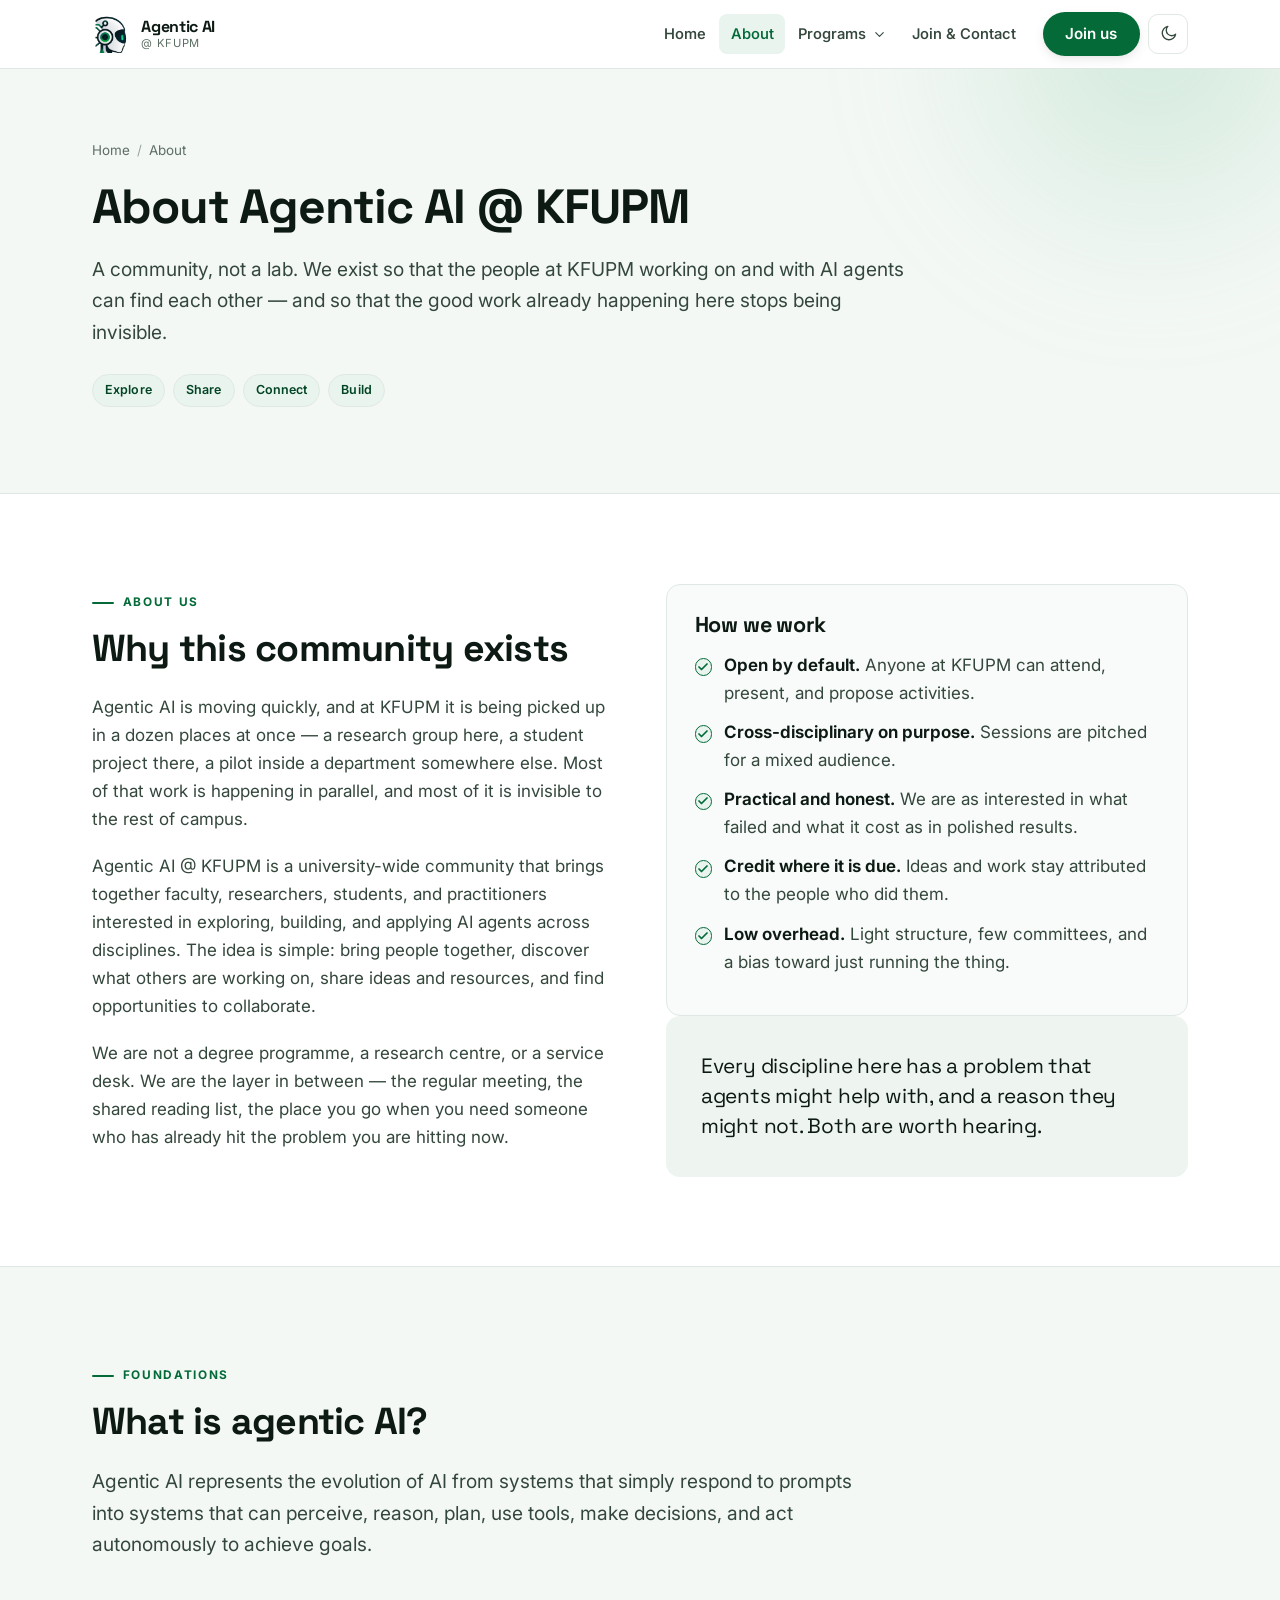
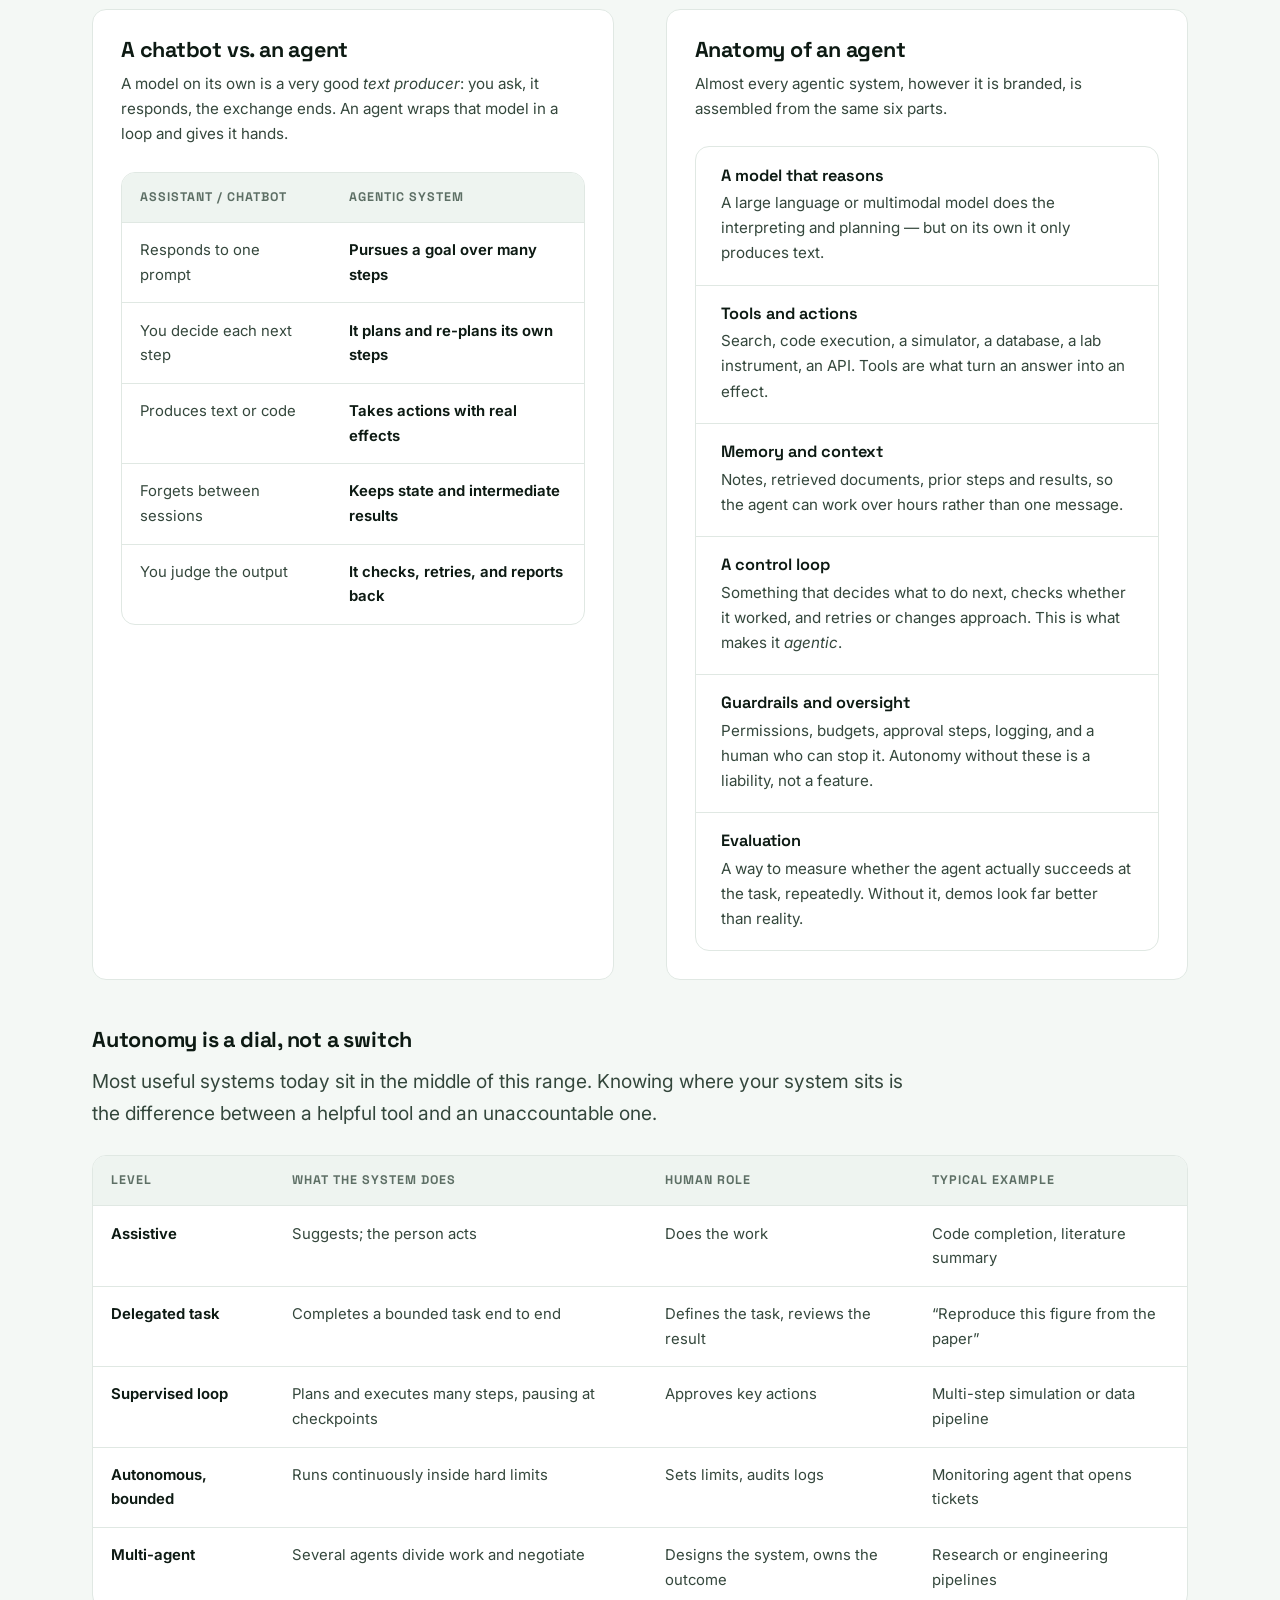
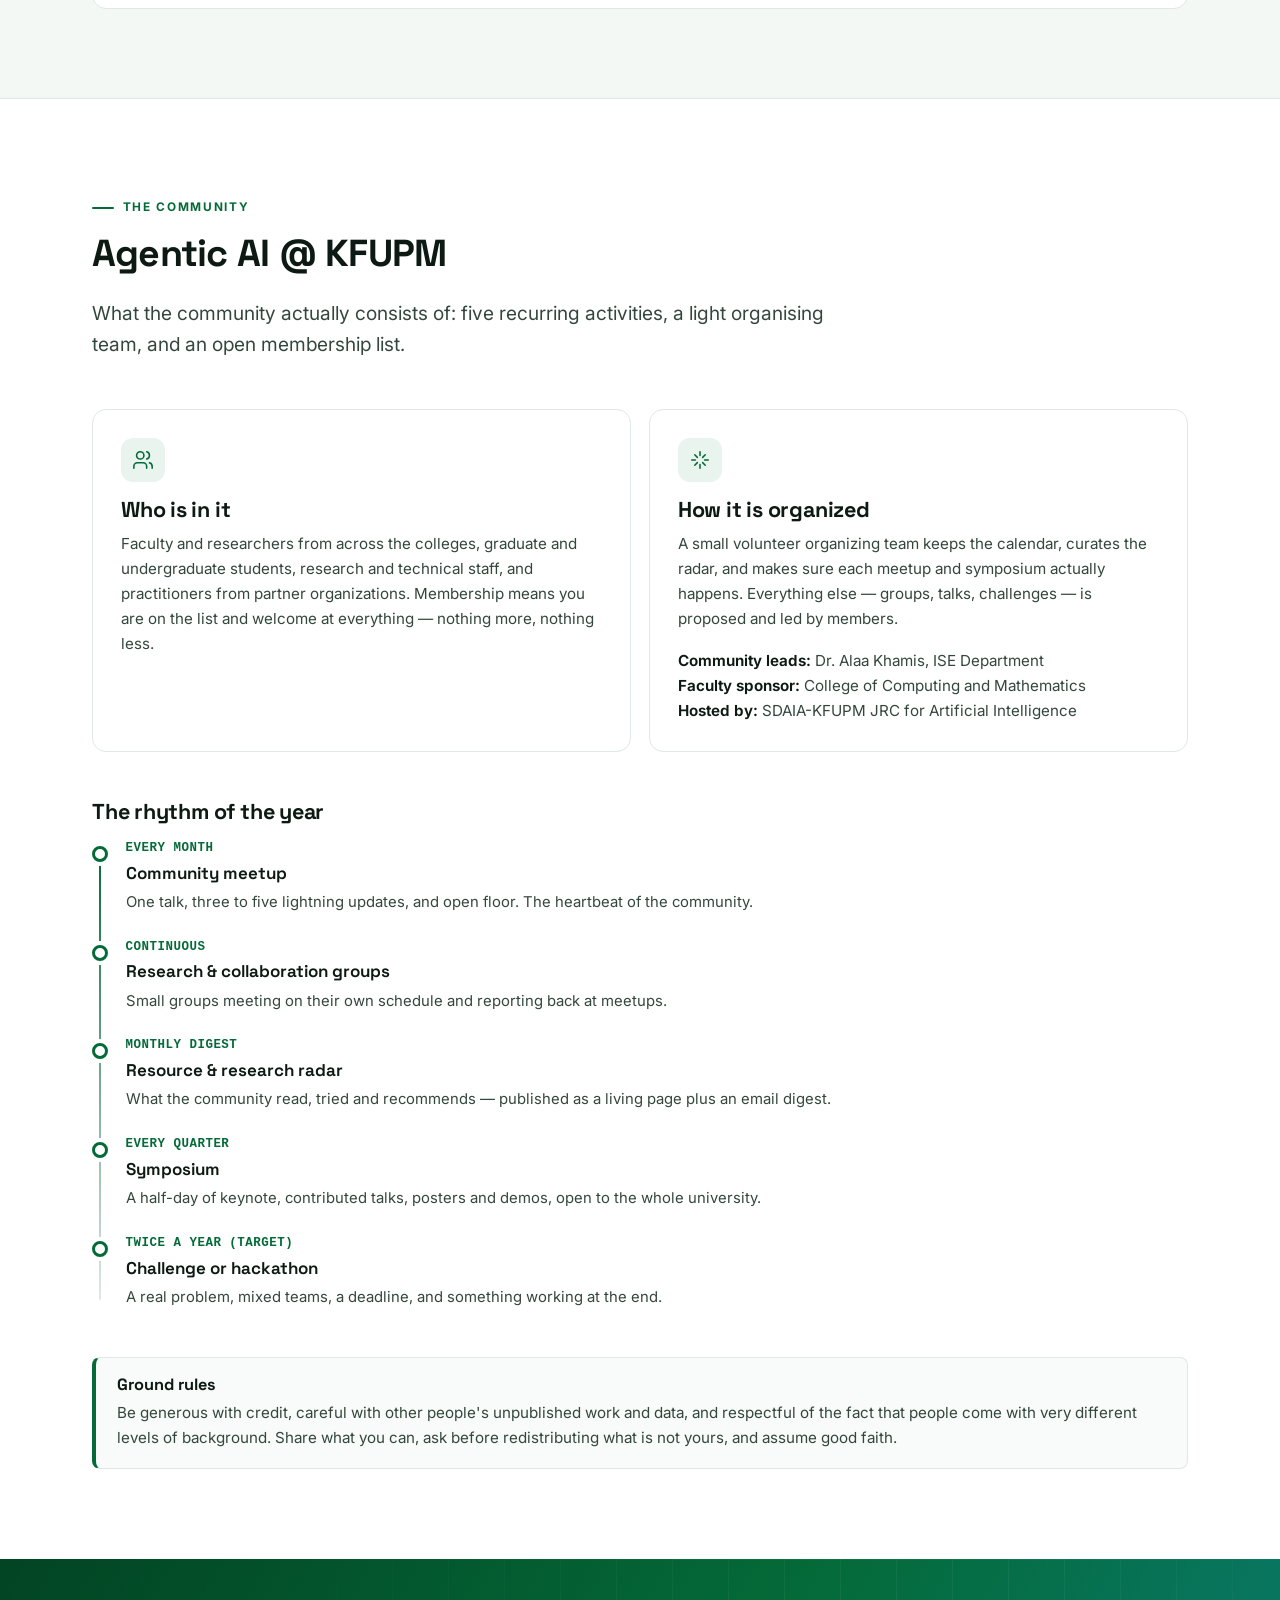
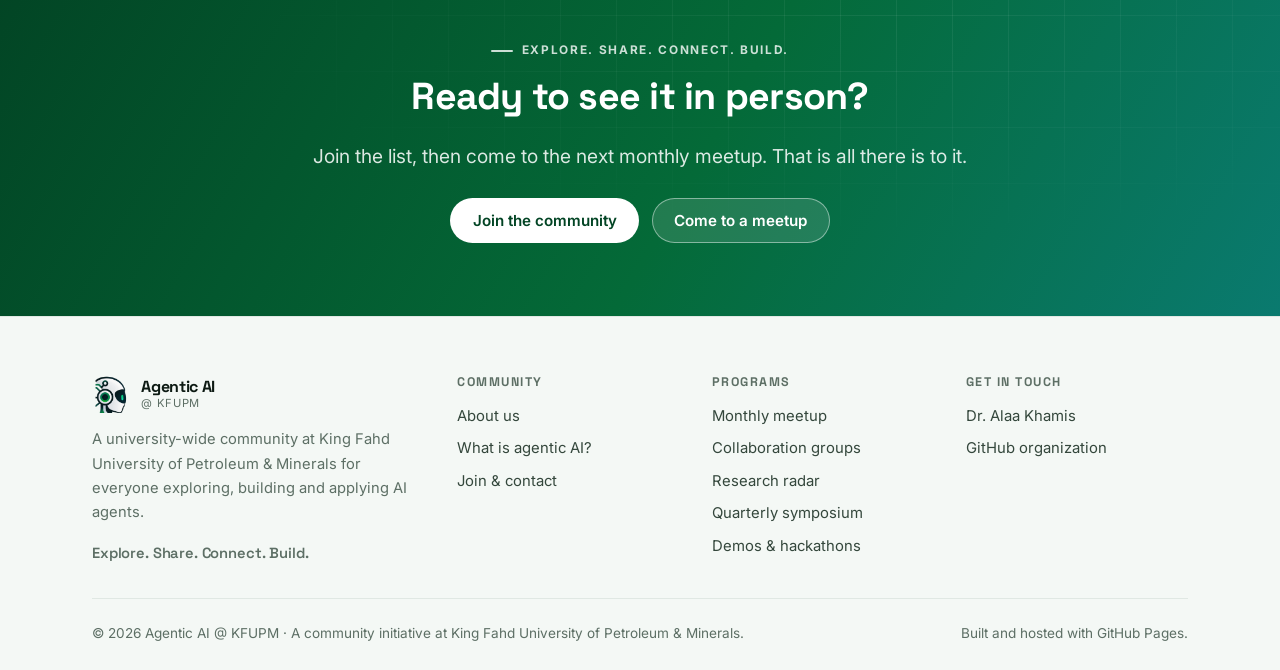
==== commit 863fa52f: "update" ====
--- a/about.html
+++ b/about.html
@@ -200,7 +200,7 @@
             <p>A small volunteer organizing team keeps the calendar, curates the radar, and makes sure each meetup
                and symposium actually happens. Everything else &mdash; groups, talks, challenges &mdash; is proposed
                and led by members.</p>
-            <p><strong>Community leads:</strong> Dr. Alaa Khamis, ISE Departmen<br>
+            <p><strong>Community leads:</strong> Dr. Alaa Khamis, ISE Department<br>
                <strong>Faculty sponsor:</strong> College of Computing and Mathematics<br>
                <strong>Hosted by:</strong> SDAIA-KFUPM JRC for Artificial Intelligence</p>
           </div>
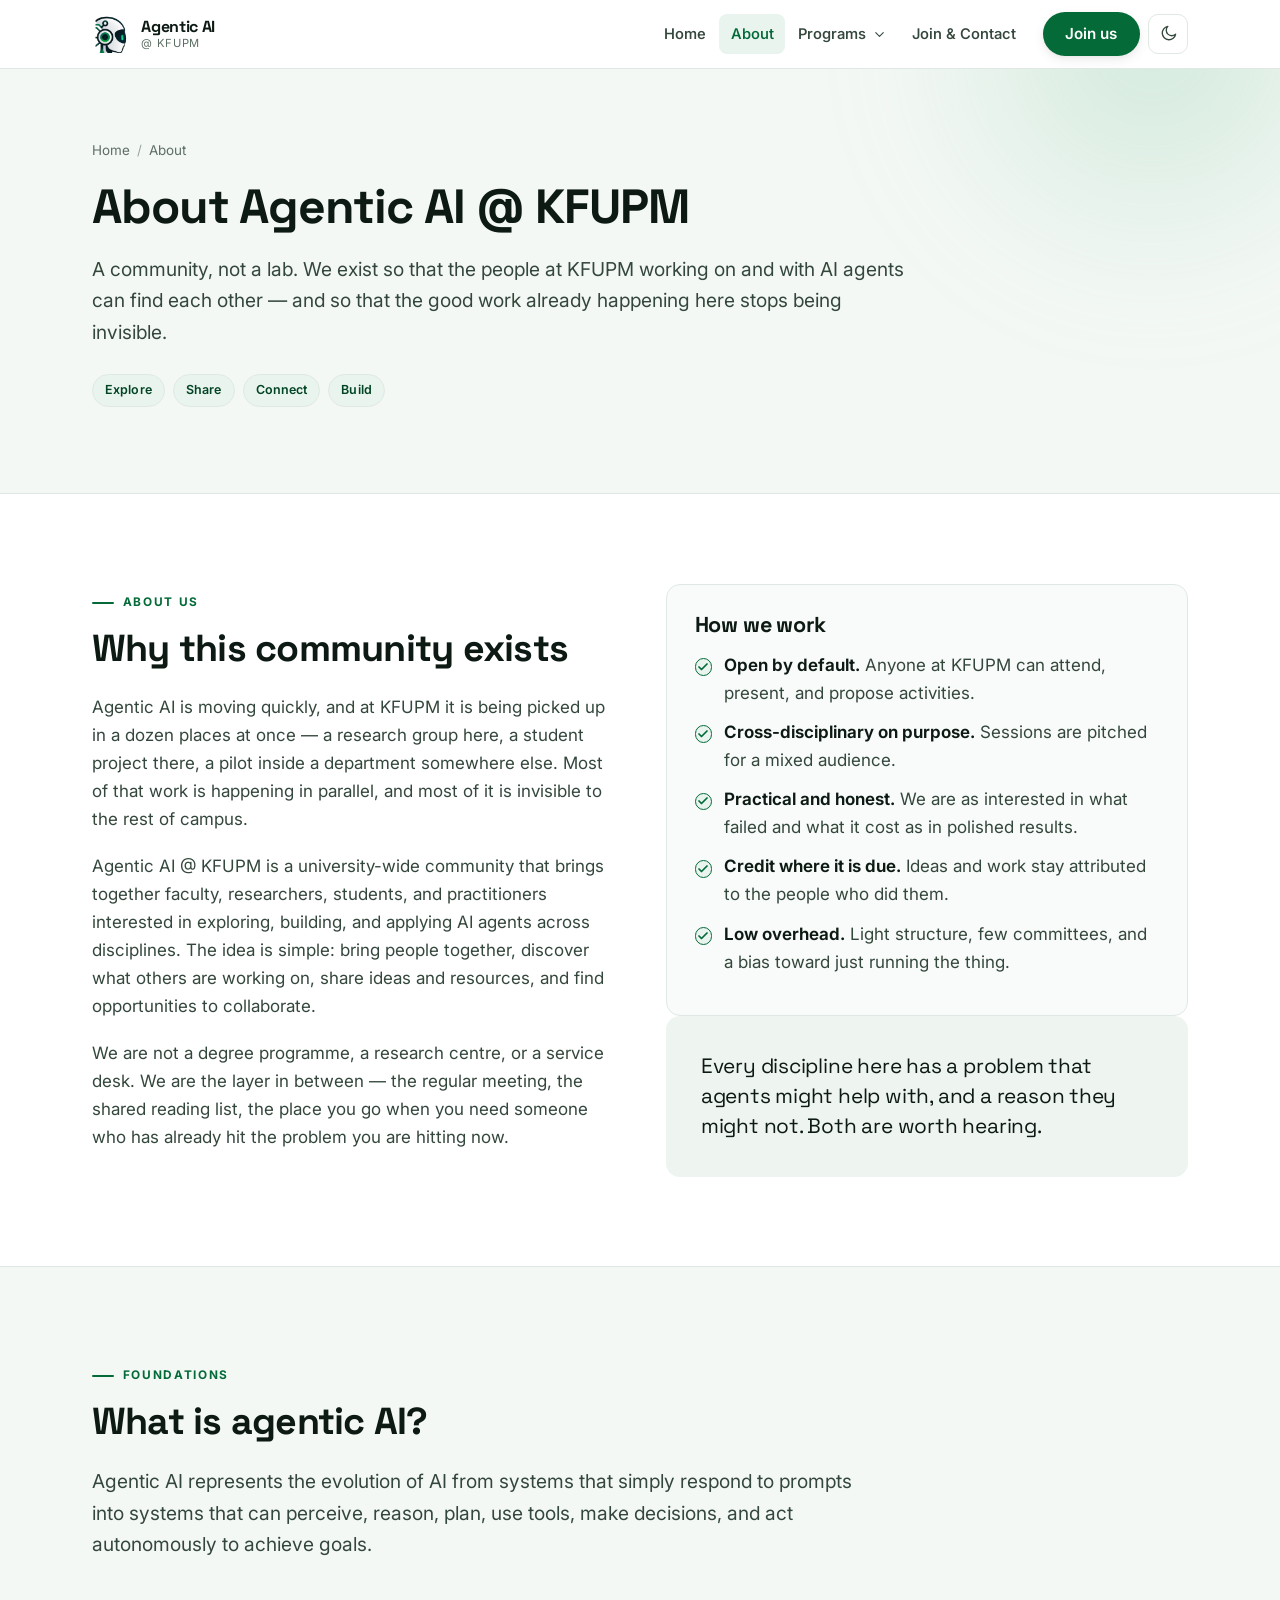
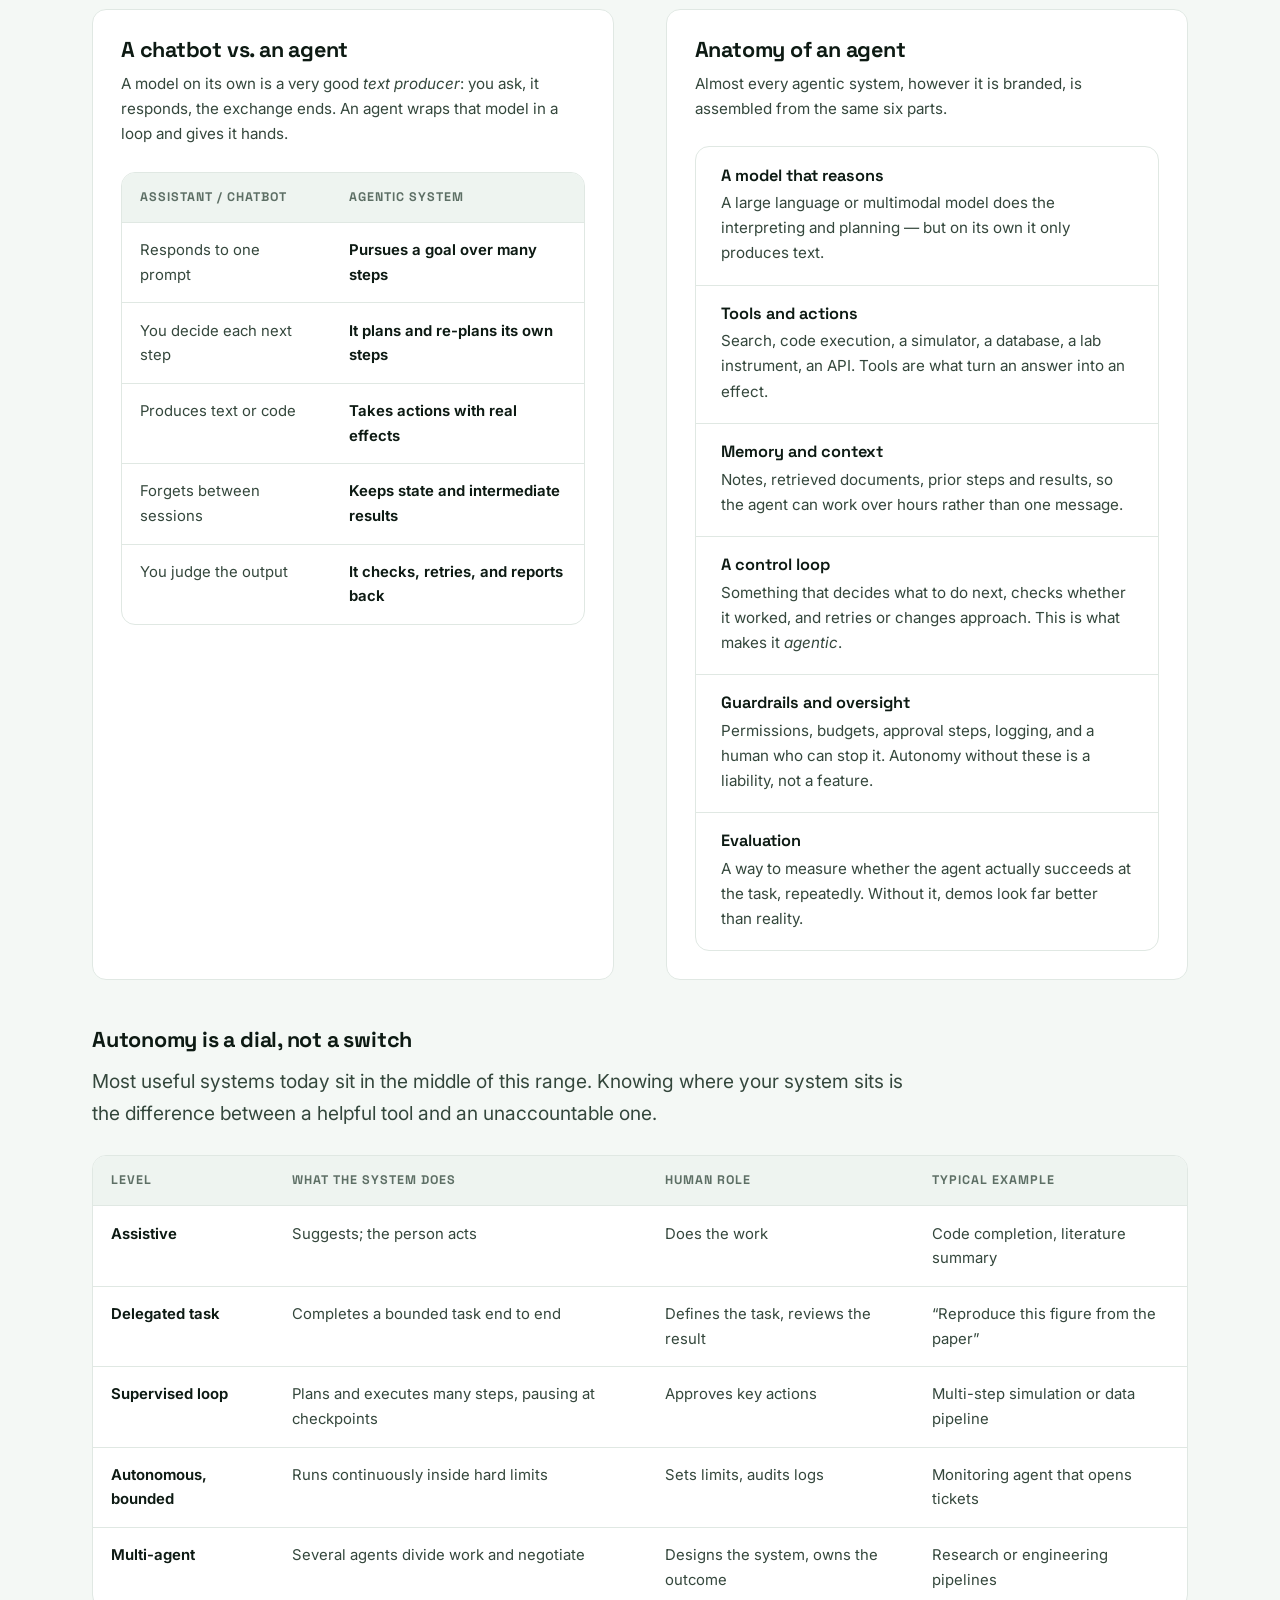
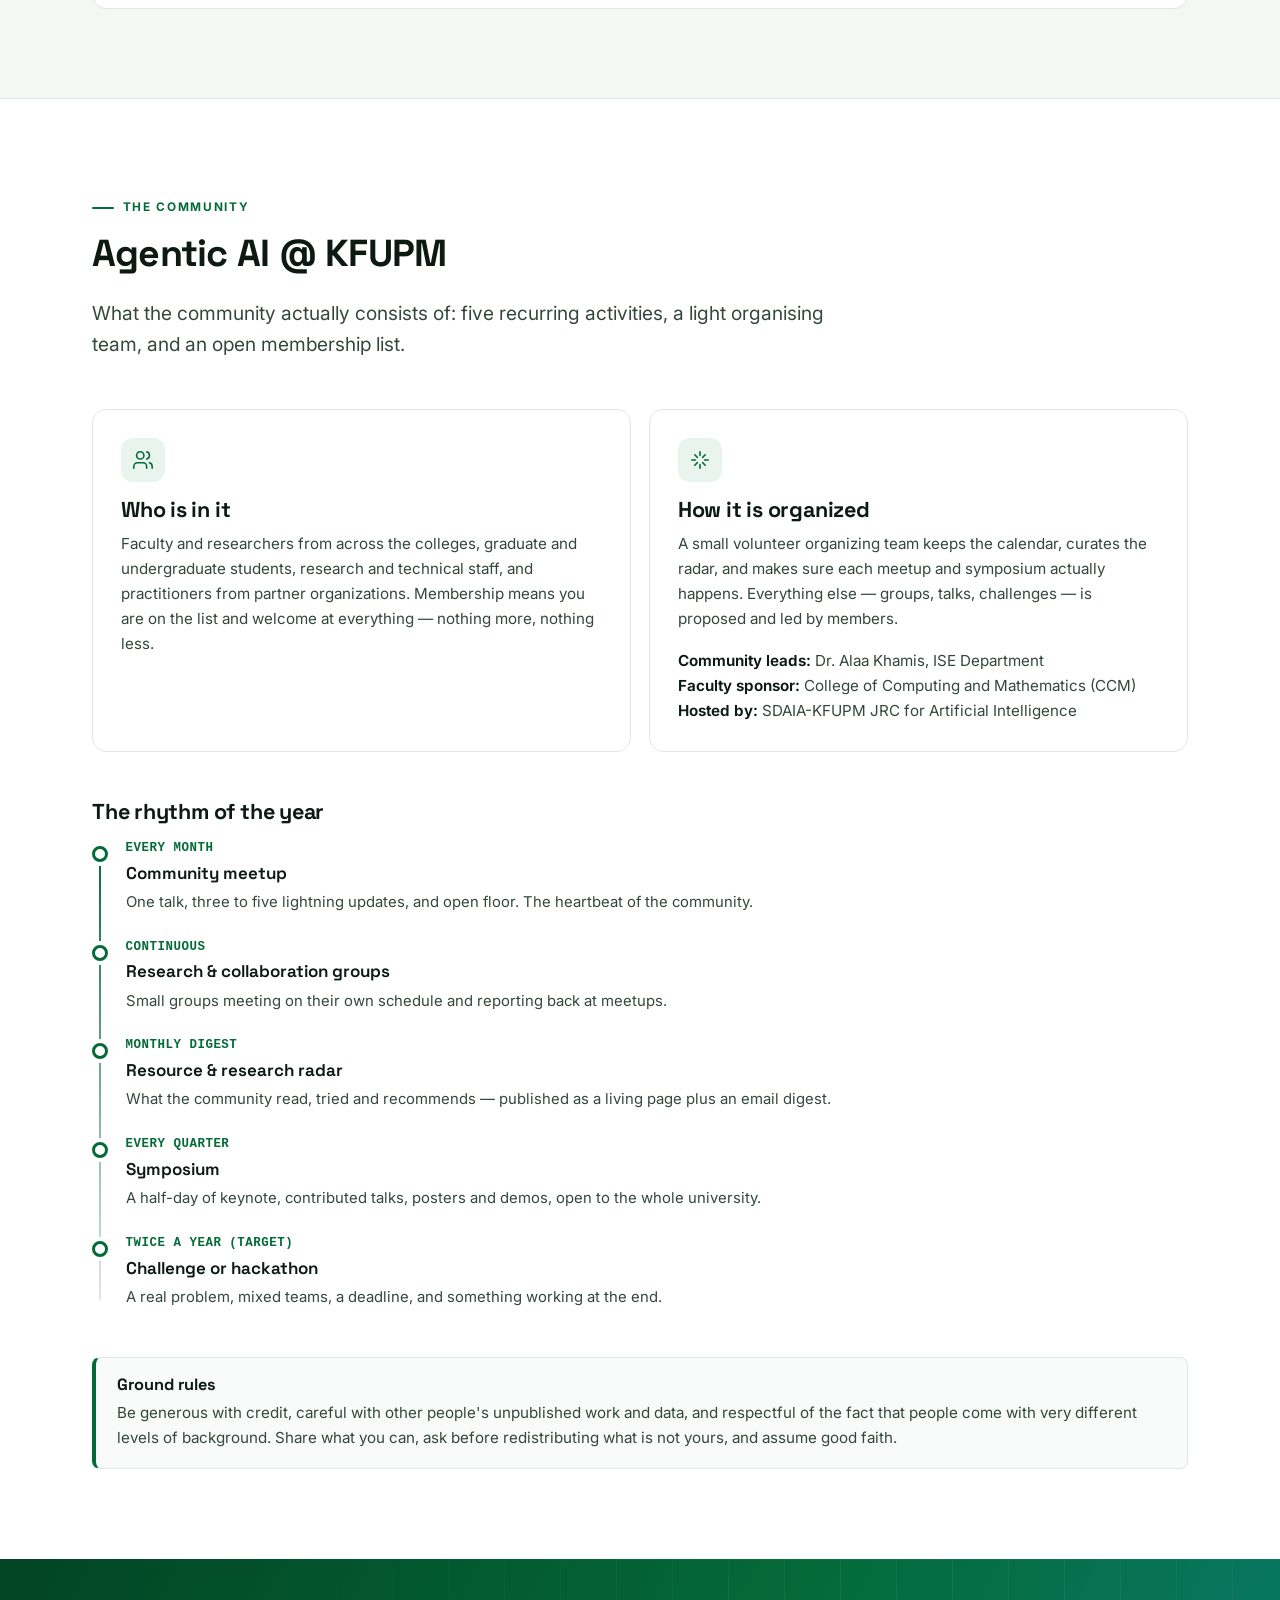
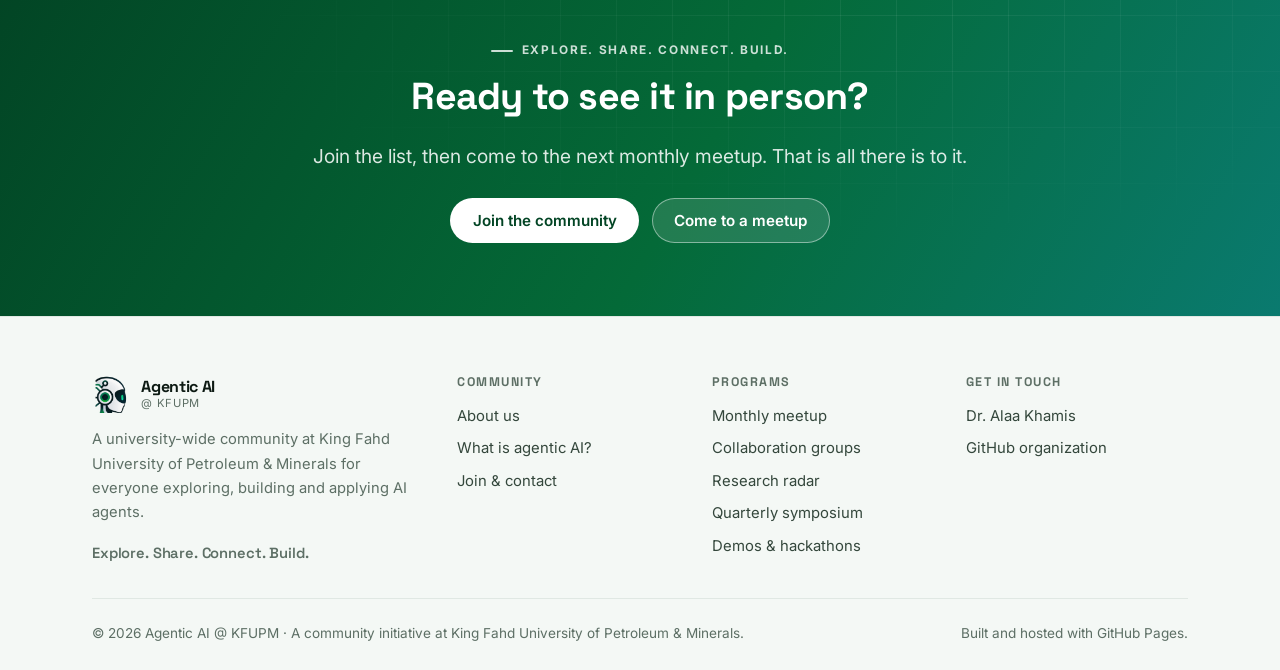
==== commit 8cc20997: "update" ====
--- a/about.html
+++ b/about.html
@@ -201,7 +201,7 @@
                and symposium actually happens. Everything else &mdash; groups, talks, challenges &mdash; is proposed
                and led by members.</p>
             <p><strong>Community leads:</strong> Dr. Alaa Khamis, ISE Department<br>
-               <strong>Faculty sponsor:</strong> College of Computing and Mathematics<br>
+               <strong>Faculty sponsor:</strong> College of Computing and Mathematics (CCM)<br>
                <strong>Hosted by:</strong> SDAIA-KFUPM JRC for Artificial Intelligence</p>
           </div>
         </div>
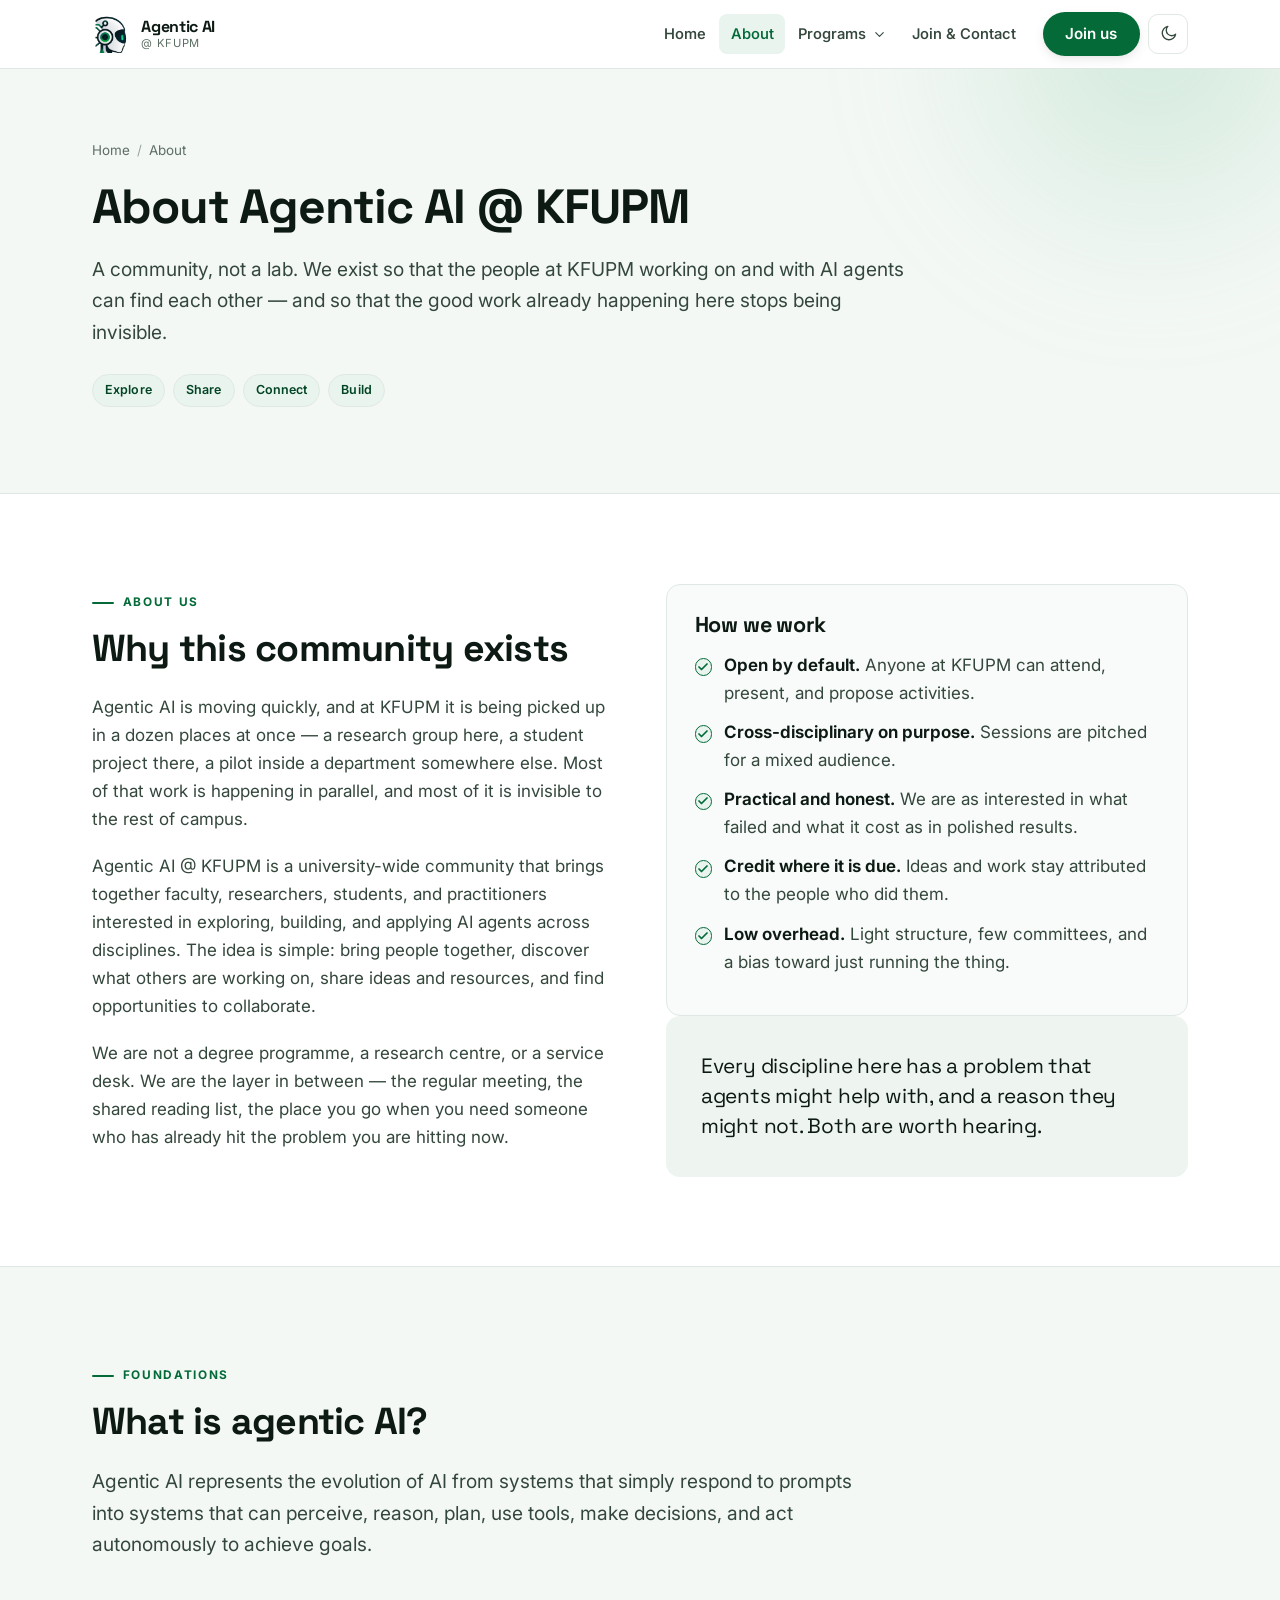
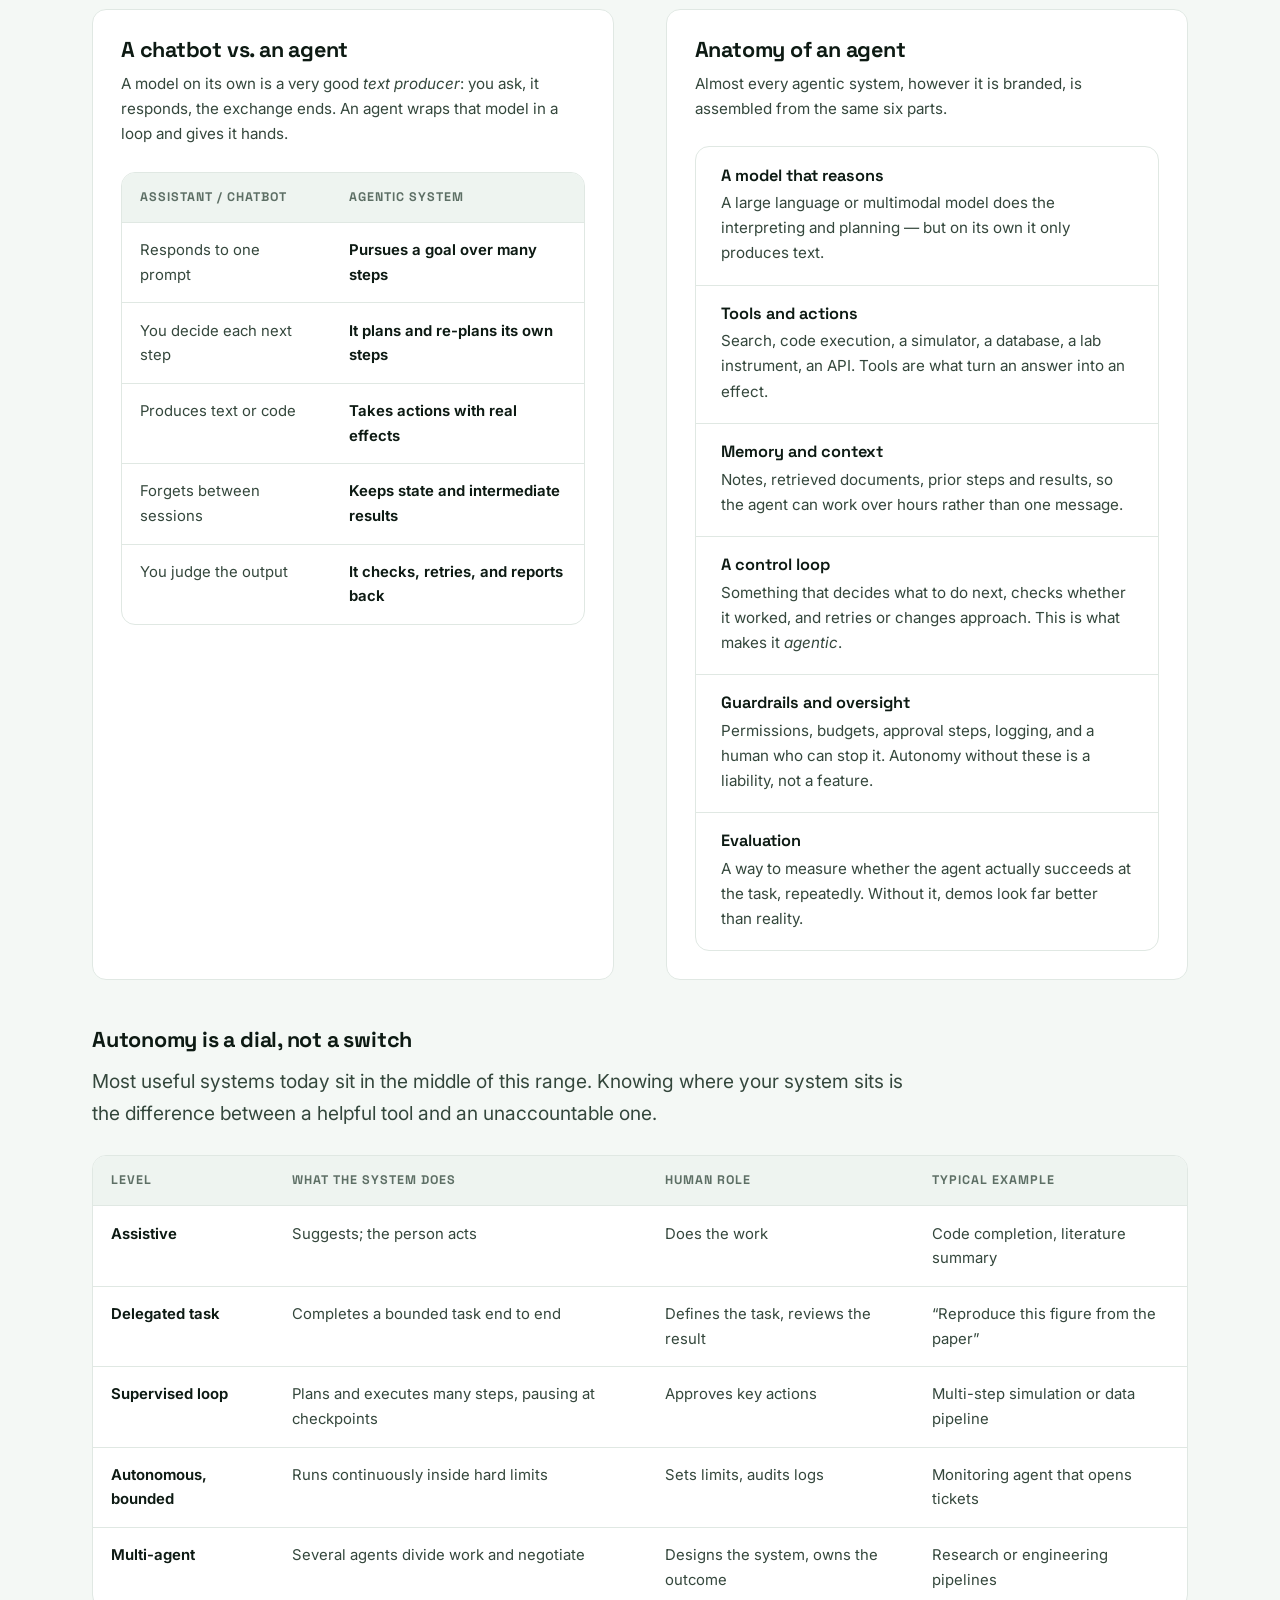
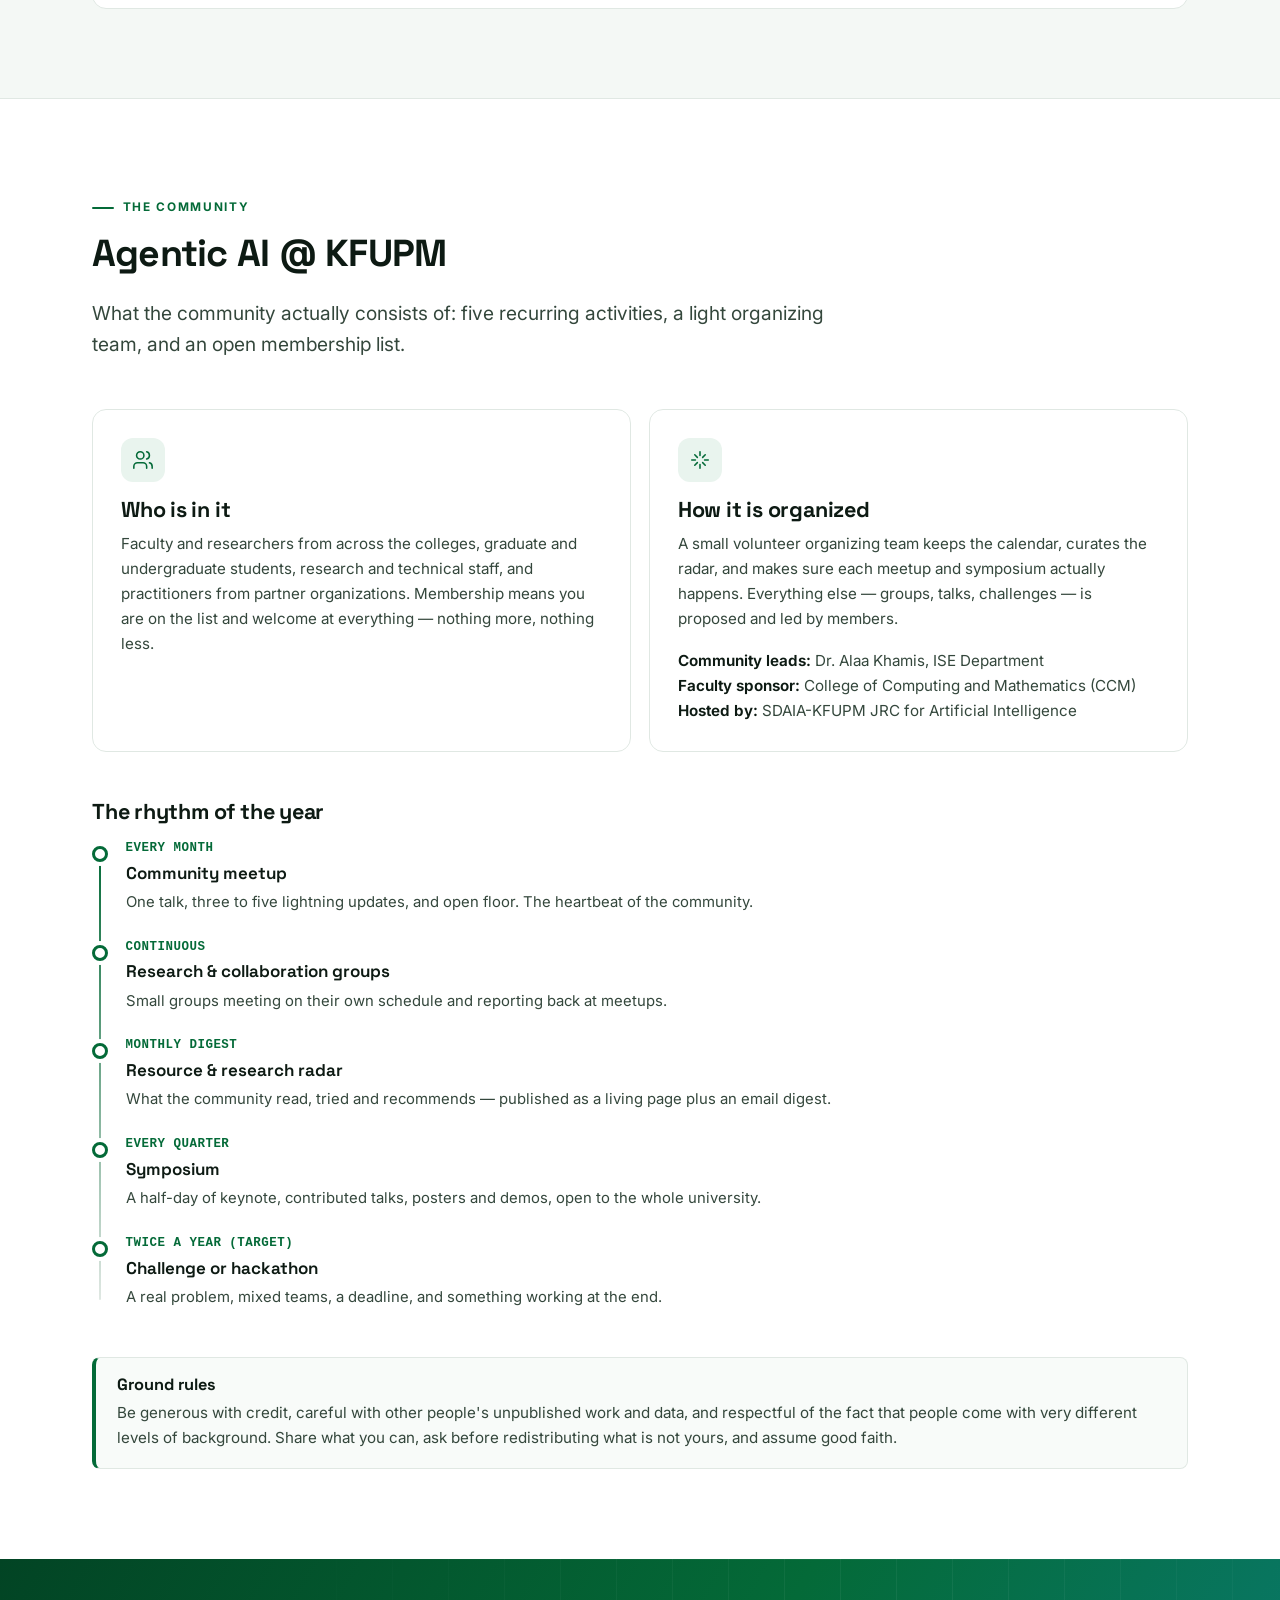
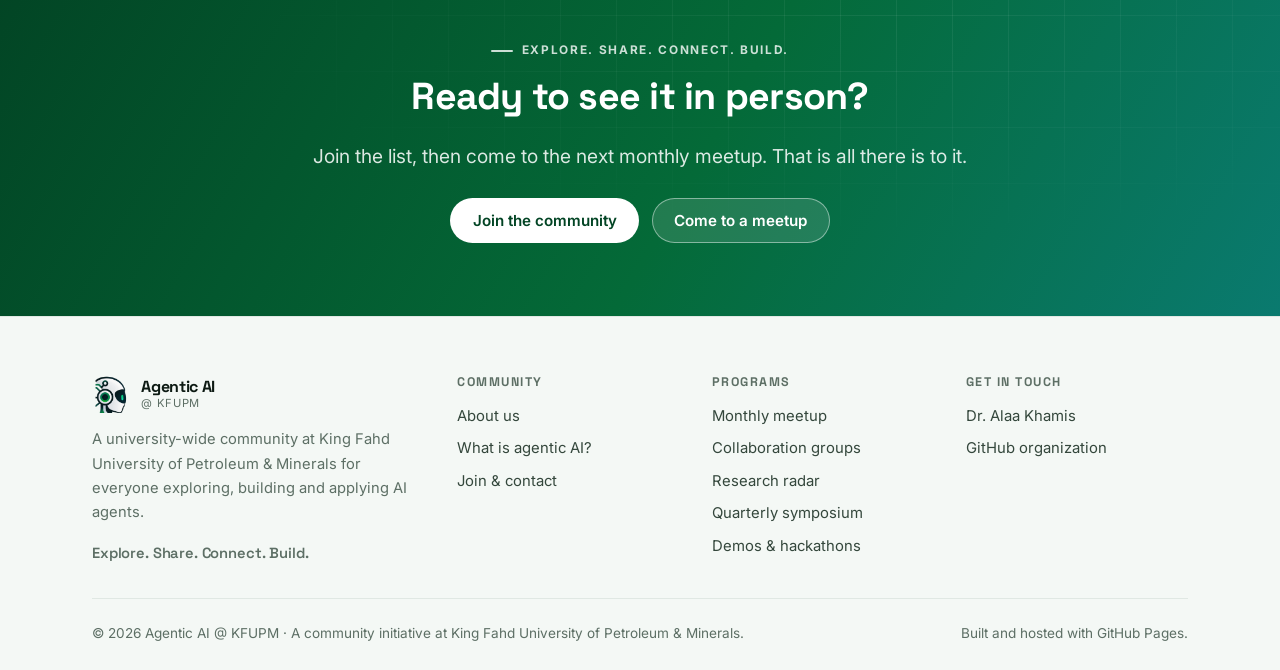
==== commit 0d0886f9: "update" ====
--- a/about.html
+++ b/about.html
@@ -4,11 +4,11 @@
 <meta charset="utf-8">
 <meta name="viewport" content="width=device-width, initial-scale=1">
 <title>About &mdash; Agentic AI @ KFUPM</title>
-<meta name="description" content="What agentic AI is, why a university-wide community for it at KFUPM, and how the community is organised.">
+<meta name="description" content="What agentic AI is, why a university-wide community for it at KFUPM, and how the community is organized.">
 <meta name="theme-color" content="#ffffff">
 <meta property="og:site_name" content="Agentic AI @ KFUPM">
 <meta property="og:title" content="About &mdash; Agentic AI @ KFUPM">
-<meta property="og:description" content="What agentic AI is, why a university-wide community for it at KFUPM, and how the community is organised.">
+<meta property="og:description" content="What agentic AI is, why a university-wide community for it at KFUPM, and how the community is organized.">
 <meta property="og:type" content="website">
 <meta property="og:image" content="assets/img/og-image.png">
 <meta name="twitter:card" content="summary_large_image">
@@ -180,7 +180,7 @@
         <div class="section-head">
           <p class="eyebrow">The community</p>
           <h2>Agentic AI @ KFUPM</h2>
-          <p class="lead">What the community actually consists of: five recurring activities, a light organising
+          <p class="lead">What the community actually consists of: five recurring activities, a light organizing
              team, and an open membership list.</p>
         </div>
 
